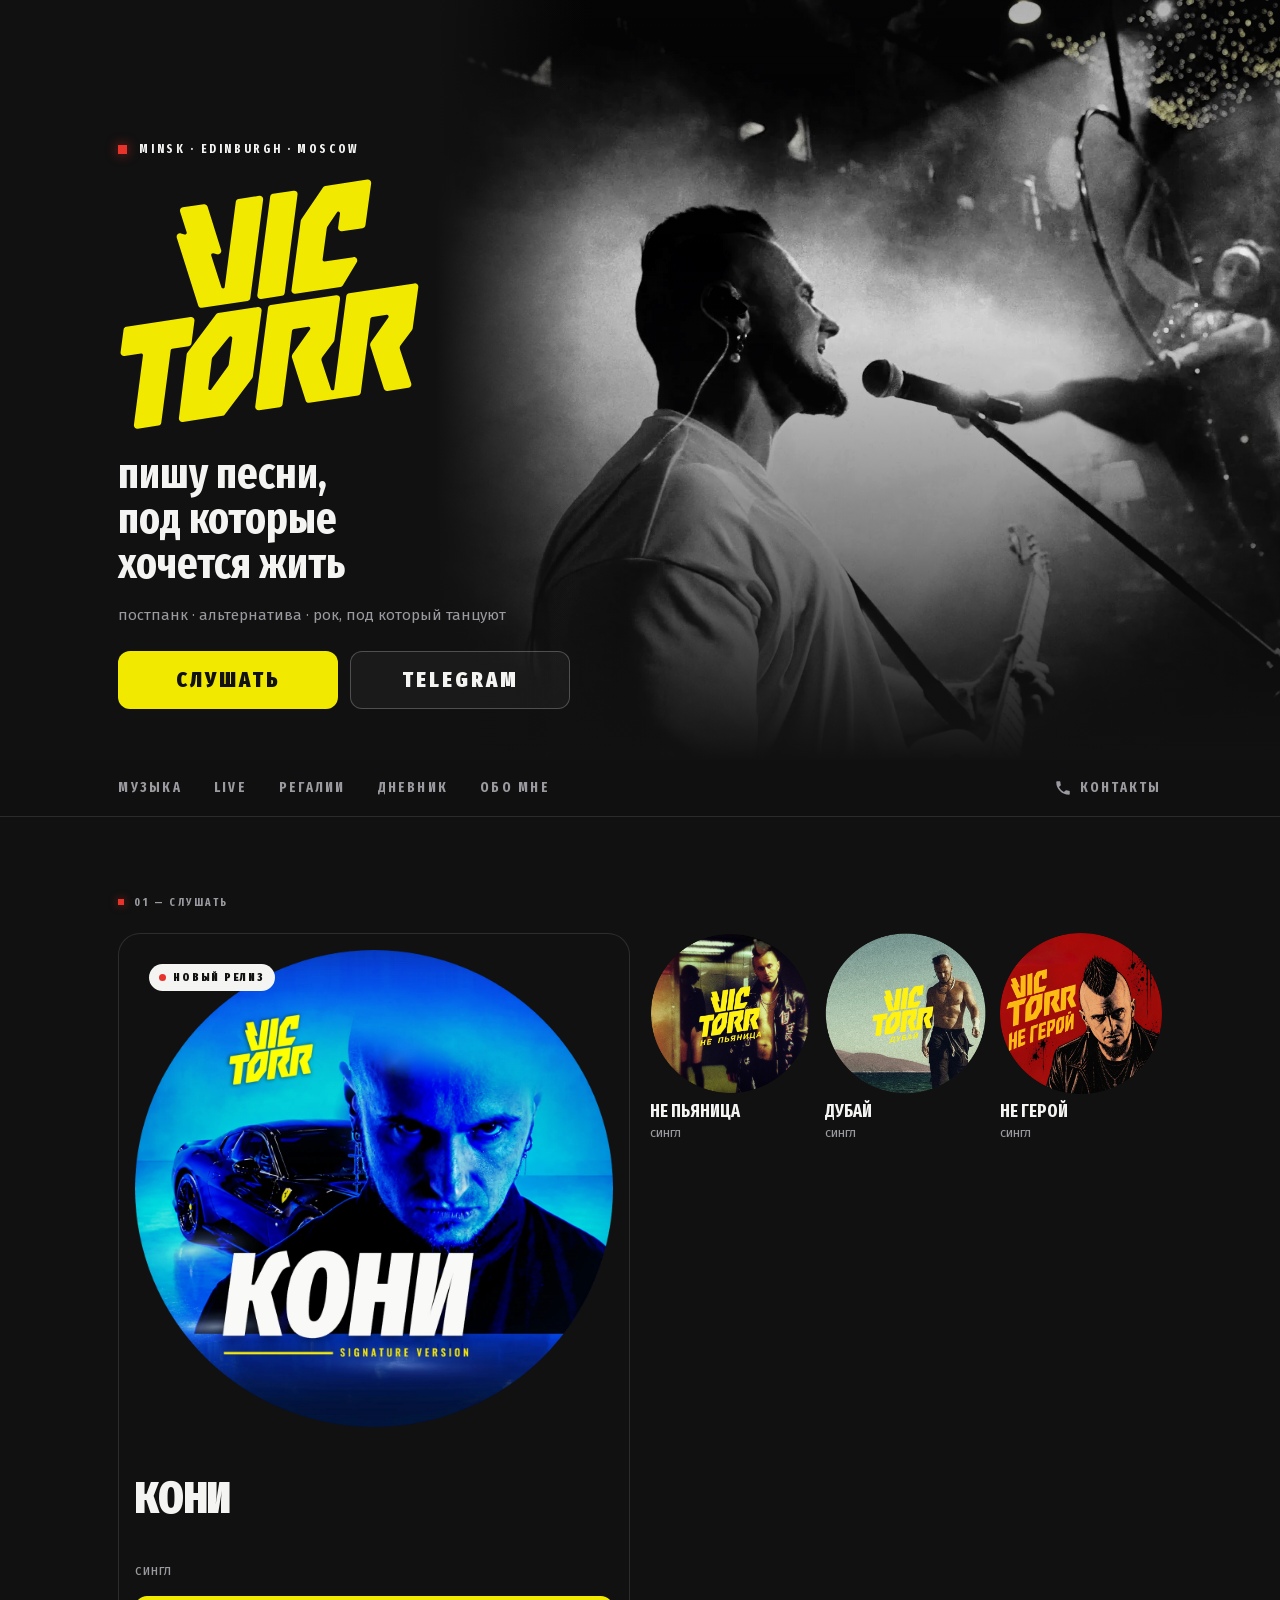
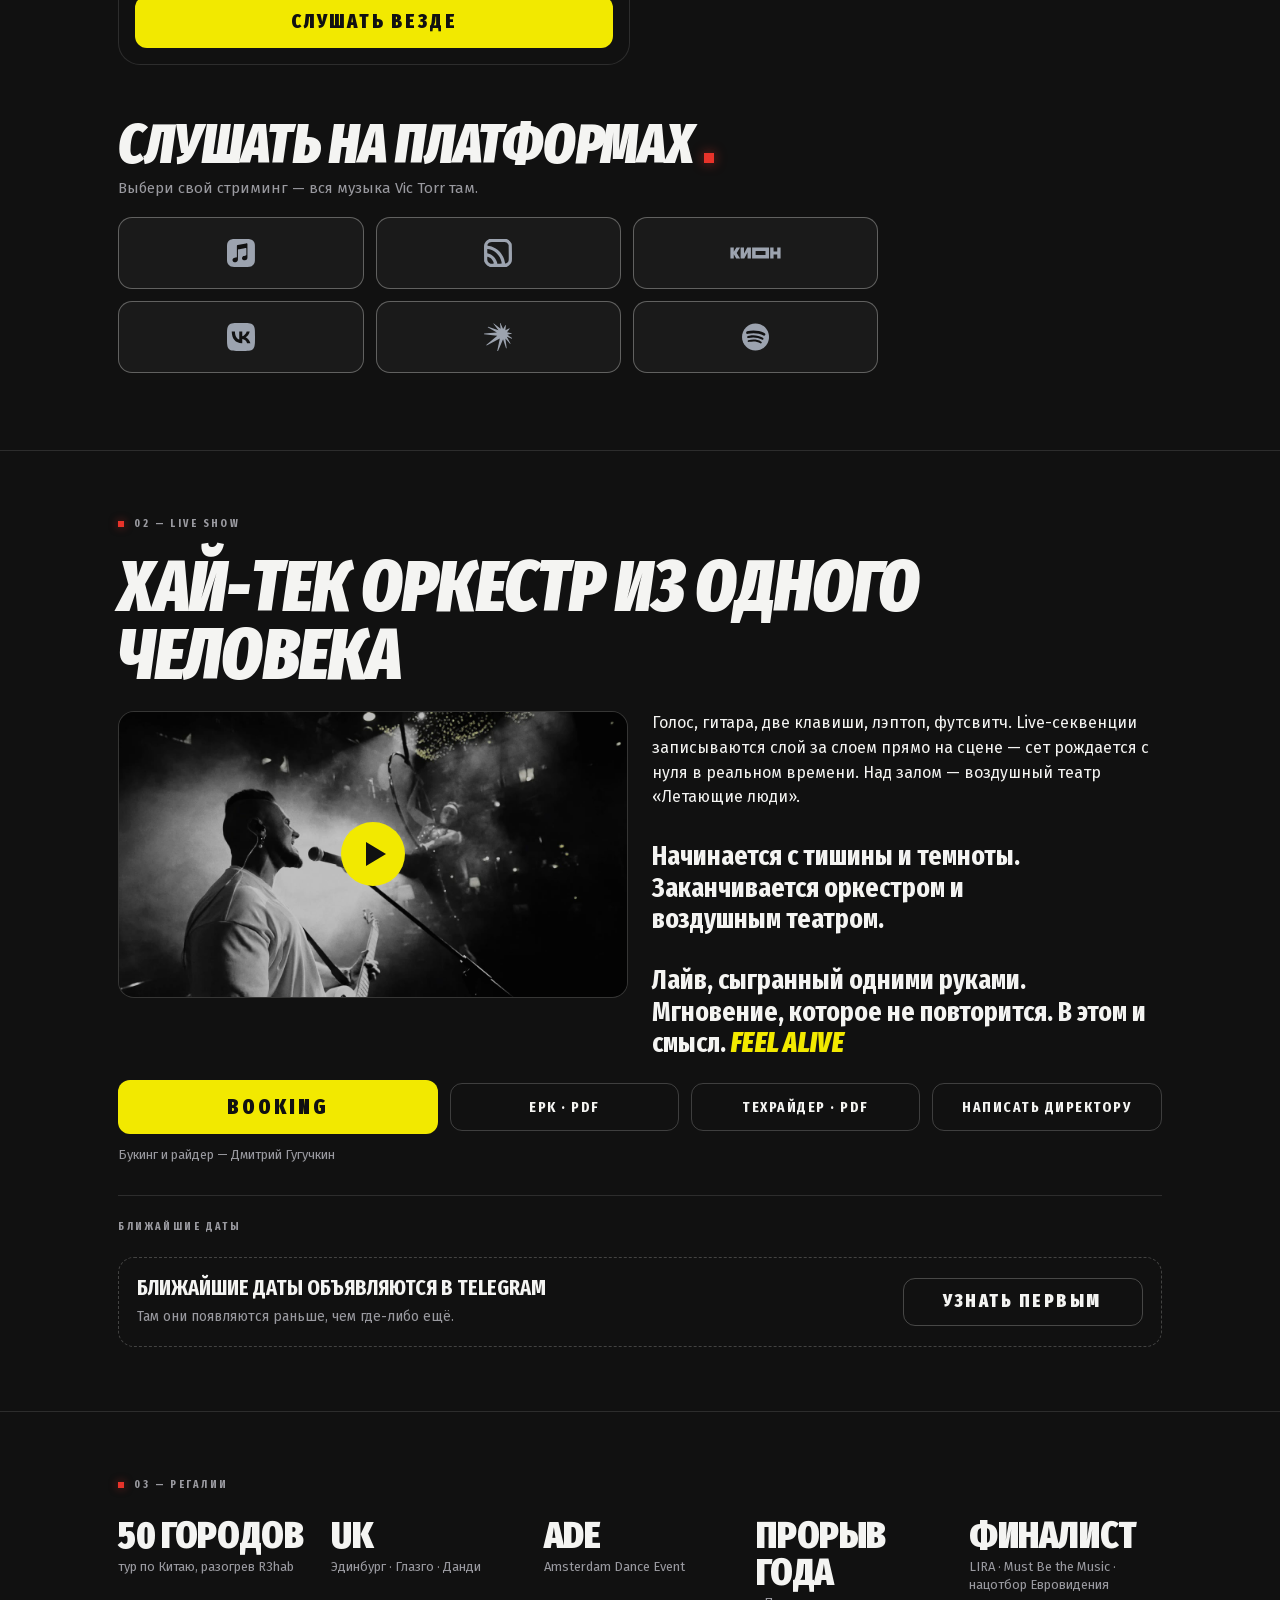
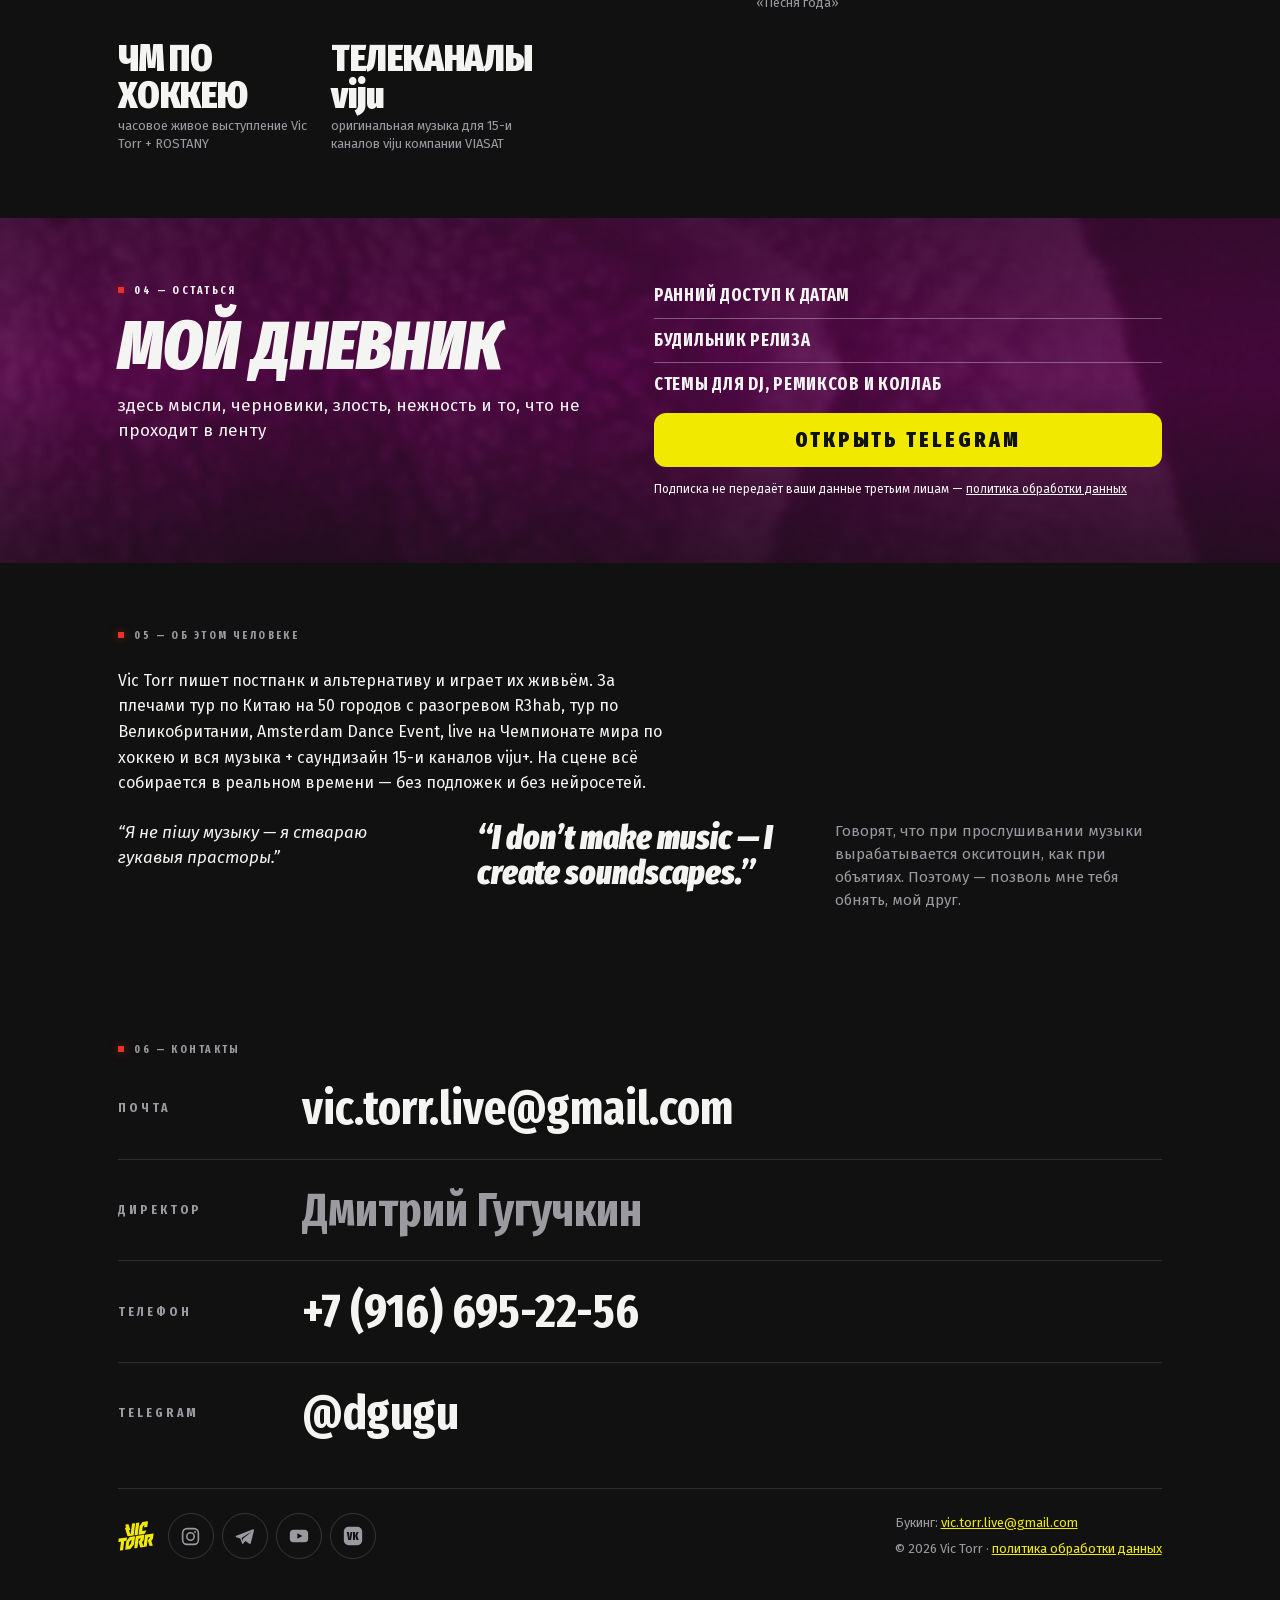
==== index.html @ f1bc34f8 "MAIN PAGE updated menu" ====
<!DOCTYPE html>
<html lang="ru">
<head>
  <meta charset="utf-8">
  <meta name="viewport" content="width=device-width, initial-scale=1">
  <title>Vic Torr — постпанк · альтернатива · рок</title>
  <meta name="description" content="Vic Torr — пишу песни, под которые хочется жить. Постпанк · альтернатива · рок, под который танцуют. Minsk · Edinburgh · Moscow.">
  <meta name="theme-color" content="#111111">

  <meta property="og:type" content="website">
  <meta property="og:url" content="https://www.vic-torr.com/">
  <meta property="og:site_name" content="Vic Torr">
  <meta property="og:title" content="Vic Torr">
  <meta property="og:description" content="пишу песни, под которые хочется жить. Постпанк · альтернатива · рок, под который танцуют.">
  <meta property="og:image" content="https://www.vic-torr.com/images/vic-hero-mono.webp">
  <meta property="og:locale" content="ru_RU">
  <meta name="twitter:card" content="summary_large_image">

  <link rel="icon" href="/favicon/favicon.ico" sizes="any">
  <link rel="icon" type="image/png" href="/favicon/favicon-32.png">
  <link rel="apple-touch-icon" href="/favicon/apple-touch-icon.png">
  <link rel="manifest" href="/favicon/site.webmanifest">

  <link rel="preload" href="fonts/fira-sans-extra-condensed-900-cyrillic.woff2" as="font" type="font/woff2" crossorigin>
  <link rel="preload" href="fonts/fira-sans-400-cyrillic.woff2" as="font" type="font/woff2" crossorigin>
  <link rel="stylesheet" href="style.css">
</head>
<body>

  <!-- 1. Первый экран -->
  <header class="hero">
    <div class="hero__photo" aria-hidden="true"></div>
    <div class="hero__shade" aria-hidden="true"></div>
    <div class="hero__side" aria-hidden="true"></div>
    <div class="hero__inner">
      <p class="hero__cities"><span class="mark"></span><span>Minsk · Edinburgh · Moscow</span></p>
      <h1 class="hero__logo"><img src="images/logo-yellow.svg" alt="Vic Torr"></h1>
      <p class="hero__punch">пишу песни, под которые хочется жить</p>
      <p class="hero__genre">постпанк · альтернатива · рок, под который танцуют</p>
      <div class="hero__btns">
        <a class="btn btn--yellow" href="#platforms" data-scroll-to="platforms">Слушать</a>
        <a class="btn btn--ghost" href="https://t.me/vic_torr_808" target="_blank" rel="noopener">Telegram</a>
      </div>
    </div>
  </header>

  <!-- Липкое меню: до 640px закреплено сверху, с 640px — под первым экраном; подсвечивает текущий раздел (main.js) -->
  <nav class="nav" aria-label="Разделы">
    <div class="nav__in">
      <a class="nav__link" href="#listen">Музыка</a>
      <a class="nav__link" href="#live">Live</a>
      <a class="nav__link" href="#awards">Регалии</a>
      <a class="nav__link" href="#diary">Дневник</a>
      <a class="nav__link" href="#about">Обо мне</a>
      <a class="nav__link nav__link--contacts" href="#contacts" aria-label="Контакты">
        <svg class="nav__icon" viewBox="0 0 24 24" width="18" height="18" aria-hidden="true"><path d="M6.6 10.8a15.1 15.1 0 0 0 6.6 6.6l2.2-2.2a1 1 0 0 1 1-.25 11.4 11.4 0 0 0 3.6.57 1 1 0 0 1 1 1V20a1 1 0 0 1-1 1A17 17 0 0 1 3 4a1 1 0 0 1 1-1h3.5a1 1 0 0 1 1 1c0 1.25.2 2.45.57 3.57a1 1 0 0 1-.25 1z" fill="currentColor"/></svg>
        <span class="nav__text">Контакты</span>
      </a>
    </div>
  </nav>

  <main>
    <!-- 2. 01 — слушать -->
    <section id="listen" class="wrap listen">
      <div class="eyebrow"><span class="mark"></span><span>01 — слушать</span></div>
      <div class="releases">
        <article class="release">
          <div class="cover">
            <img src="images/cover-koni.webp" alt="Обложка сингла «Кони»" width="1200" height="1200">
            <div class="release__badge"><span class="mark"></span><span>новый релиз</span></div>
          </div>
          <div class="release__meta">
            <h2 class="release__title">Кони</h2>
            <div class="release__type">сингл</div>
          </div>
          <a class="btn btn--yellow" href="https://link.1mp.ru/knsv" target="_blank" rel="noopener">Слушать везде</a>
        </article>

        <div class="catalog">
          <a class="tile" href="http://link.1mp.ru/vtnp" target="_blank" rel="noopener">
            <div class="cover"><img src="images/cover-ne-pyanitsa.webp" alt="" width="1200" height="1200" loading="lazy"></div>
            <div class="tile__title">Не пьяница</div>
            <div class="tile__type">сингл</div>
          </a>
          <a class="tile" href="http://link.1mp.ru/vctb" target="_blank" rel="noopener">
            <div class="cover"><img src="images/cover-dubai.webp" alt="" width="1200" height="1200" loading="lazy"></div>
            <div class="tile__title">Дубай</div>
            <div class="tile__type">сингл</div>
          </a>
          <a class="tile" href="https://link.1mp.ru/vtng" target="_blank" rel="noopener">
            <div class="cover"><img src="images/cover-ne-geroy.webp" alt="" width="1200" height="1200" loading="lazy"></div>
            <div class="tile__title">Не герой</div>
            <div class="tile__type">сингл</div>
          </a>
        </div>
      </div>

      <!-- 3. Слушать на платформах -->
      <div id="platforms" class="platforms">
        <div class="platforms__head">
          <h2 class="platforms__title">Слушать на платформах<span class="mark"></span></h2>
          <p class="platforms__sub">Выбери свой стриминг — вся музыка Vic Torr там.</p>
        </div>
        <div class="platforms__grid">
          <a class="platform" href="https://music.apple.com/ru/artist/vic-torr/1812423510" target="_blank" rel="noopener" aria-label="Apple Music"><img src="images/logo-apple-music.svg" alt=""></a>
          <a class="platform" href="https://zvuk.com/artist/212249377" target="_blank" rel="noopener" aria-label="Звук"><img src="images/logo-zvuk.svg" alt=""></a>
          <a class="platform" href="https://music.mts.ru/search?text=Vic%20Torr" target="_blank" rel="noopener" aria-label="КИОН"><img src="images/logo-kion.svg" alt=""></a>
          <a class="platform" href="https://vk.ru/vic_torr_808" target="_blank" rel="noopener" aria-label="VK Музыка"><img src="images/logo-vk.svg" alt=""></a>
          <a class="platform" href="https://music.yandex.com/artist/14641074" target="_blank" rel="noopener" aria-label="Яндекс Музыка"><img src="images/logo-yandex-music.svg" alt=""></a>
          <a class="platform" href="https://open.spotify.com/artist/14MVZPlVW6Degg2ysmU5Xh" target="_blank" rel="noopener" aria-label="Spotify"><img src="images/logo-spotify.svg" alt=""></a>
        </div>
      </div>
    </section>

    <!-- 4. 02 — live show -->
    <section id="live" class="live">
      <div class="wrap">
        <div class="eyebrow"><span class="mark"></span><span>02 — live show</span></div>
        <h2 class="h2 live__title">Хай-тек оркестр из одного человека</h2>

        <div class="live__grid">
          <!-- Видео лежат в media/ (при переезде на другое хранилище меняется только префикс src/poster) -->
          <div class="video">
            <video controls playsinline preload="none" poster="media/vic-torr-live-show-poster.jpg">
              <source src="media/vic-torr-live-show.mp4" type="video/mp4">
            </video>
            <button type="button" class="video__play" aria-label="Смотреть Live Show" hidden></button>
          </div>

          <div class="live__text">
            <p class="live__lead">Голос, гитара, две клавиши, лэптоп, футсвитч. Live-секвенции записываются слой за слоем прямо на сцене — сет рождается с нуля в реальном времени. Над залом — воздушный театр «Летающие люди».</p>
            <p class="live__big live__big--spaced">Начинается с тишины и темноты. Заканчивается оркестром и воздушным театром.</p>
            <p class="live__big">Лайв, сыгранный одними руками. Мгновение, которое не повторится. В этом и смысл. <span class="feel">FEEL ALIVE</span></p>
          </div>
        </div>

        <div id="booking" class="booking">
          <div class="booking__row">
            <button type="button" class="btn btn--yellow" id="booking-toggle" aria-expanded="false" aria-controls="booking-form">Booking</button>
            <a class="btn btn--line" href="docs/Vic_Torr_EPK_v14_Dmitriy_light.pdf" target="_blank" rel="noopener">EPK · PDF</a>
            <a class="btn btn--line" href="docs/Vic_Torr_Technical_Rider_RU.pdf" target="_blank" rel="noopener">Техрайдер · PDF</a>
            <a class="btn btn--line" href="https://t.me/dgugu" target="_blank" rel="noopener">Написать директору</a>
          </div>
          <p class="note">Букинг и райдер — Дмитрий Гугучкин</p>

          <form class="form" id="booking-form" novalidate hidden>
            <div class="form__head">
              <div class="form__title">Заявка на концерт</div>
              <p class="form__hint">Оставьте хотя бы один контакт. Заявка придёт Vic Torr и Дмитрию одновременно.</p>
            </div>
            <div class="form__fields">
              <label class="field"><span class="field__label">Телефон</span><input name="phone" type="tel" autocomplete="tel" placeholder="+7 900 000-00-00"></label>
              <label class="field"><span class="field__label">Telegram</span><input name="telegram" type="text" autocomplete="off" placeholder="@username"></label>
              <label class="field"><span class="field__label">Почта</span><input name="email" type="email" autocomplete="email" placeholder="name@mail.com"></label>
            </div>
            <label class="field"><span class="field__label">Сообщение</span><textarea name="message" rows="4" placeholder="Город, дата, площадка, формат"></textarea></label>
            <p class="form__error" role="alert" hidden></p>
            <div class="form__foot">
              <button type="submit" class="form__submit">Отправить заявку</button>
              <span class="note">или напрямую: <a href="mailto:vic.torr.live@gmail.com">vic.torr.live@gmail.com</a></span>
            </div>
          </form>
          <div class="sent" id="booking-sent" role="status" hidden>Заявка отправлена. Ответим в течение дня.</div>
        </div>

        <div class="divider"></div>
        <div class="dates-label">ближайшие даты</div>
        <div class="dates-empty">
          <div class="dates-empty__text">
            <p class="dates-empty__title">Ближайшие даты объявляются в Telegram</p>
            <p class="dates-empty__sub">Там они появляются раньше, чем где-либо ещё.</p>
          </div>
          <a class="btn btn--ghost" href="https://t.me/vic_torr_808" target="_blank" rel="noopener">Узнать первым</a>
        </div>
      </div>
    </section>

    <!-- 5. 03 — регалии -->
    <section id="awards" class="wrap section">
      <div class="eyebrow"><span class="mark"></span><span>03 — регалии</span></div>
      <div class="awards">
        <div class="award"><div class="award__fact">50 городов</div><div class="award__note">тур по Китаю, разогрев R3hab</div></div>
        <div class="award"><div class="award__fact">UK</div><div class="award__note">Эдинбург · Глазго · Данди</div></div>
        <div class="award"><div class="award__fact">ADE</div><div class="award__note">Amsterdam Dance Event</div></div>
        <div class="award"><div class="award__fact">Прорыв года</div><div class="award__note">«Песня года»</div></div>
        <div class="award"><div class="award__fact">Финалист</div><div class="award__note">LIRA · Must Be the Music · нацотбор Евровидения</div></div>
        <div class="award"><div class="award__fact">ЧМ по хоккею</div><div class="award__note">часовое живое выступление Vic Torr + ROSTANY</div></div>
        <div class="award"><div class="award__fact">Телеканалы <span>viju</span></div><div class="award__note">оригинальная музыка для 15-и каналов viju компании VIASAT</div></div>
      </div>
    </section>

    <!-- 6. 04 — мой дневник -->
    <section id="diary" class="diary">
      <div class="wrap diary__inner">
        <div class="diary__col">
          <div class="eyebrow"><span class="mark"></span><span>04 — остаться</span></div>
          <h2 class="h2 diary__title">мой дневник</h2>
          <p class="diary__lead">здесь мысли, черновики, злость, нежность и то, что не проходит в ленту</p>
        </div>
        <div class="diary__col diary__col--cta">
          <ul class="perks">
            <li>Ранний доступ к датам</li>
            <li>Будильник релиза</li>
            <li>Стемы для DJ, ремиксов и коллаб</li>
          </ul>
          <a class="btn btn--yellow" href="https://t.me/vic_torr_808" target="_blank" rel="noopener">Открыть Telegram</a>
          <p class="diary__legal">Подписка не передаёт ваши данные третьим лицам — <a href="#privacy" data-privacy>политика обработки данных</a></p>
        </div>
      </div>
    </section>

    <!-- 7. 05 — об этом человеке -->
    <section id="about" class="wrap section">
      <div class="eyebrow"><span class="mark"></span><span>05 — об этом человеке</span></div>
      <p class="bio">Vic Torr пишет постпанк и альтернативу и играет их живьём. За плечами тур по Китаю на 50 городов с разогревом R3hab, тур по Великобритании, Amsterdam Dance Event, live на Чемпионате мира по хоккею и вся музыка + саундизайн 15-и каналов viju+. На сцене всё собирается в реальном времени — без подложек и без нейросетей.</p>
      <div class="quotes">
        <p class="quote--be" lang="be">“Я не пішу музыку — я ствараю гукавыя прасторы.”</p>
        <p class="quote--en" lang="en">“I don’t make music — I create soundscapes.”</p>
        <p class="quote--ru">Говорят, что при прослушивании музыки вырабатывается окситоцин, как при объятиях. Поэтому — позволь мне тебя обнять, мой друг.</p>
      </div>
    </section>

    <!-- 8. 06 — контакты: напрямую, телефон и Telegram нажимаются на телефоне -->
    <section id="contacts" class="wrap section">
      <div class="eyebrow"><span class="mark"></span><span>06 — контакты</span></div>
      <ul class="contacts">
        <li class="contacts__row">
          <span class="contacts__label">Почта</span>
          <a class="contacts__value" href="mailto:vic.torr.live@gmail.com">vic.torr.live@gmail.com</a>
        </li>
        <li class="contacts__row">
          <span class="contacts__label">Директор</span>
          <span class="contacts__value contacts__value--text">Дмитрий Гугучкин</span>
        </li>
        <li class="contacts__row">
          <span class="contacts__label">Телефон</span>
          <a class="contacts__value" href="tel:+79166952256">+7&nbsp;(916)&nbsp;695-22-56</a>
        </li>
        <li class="contacts__row">
          <span class="contacts__label">Telegram</span>
          <a class="contacts__value" href="https://t.me/dgugu" target="_blank" rel="noopener">@dgugu</a>
        </li>
      </ul>
      <div class="divider"></div>

      <!-- 9. Подвал -->
      <footer class="footer">
        <div class="footer__brand">
          <img src="images/logo-yellow.svg" alt="Vic Torr">
          <div class="socials">
            <a class="social" href="https://www.instagram.com/vic_torr_live/" target="_blank" rel="noopener" aria-label="Instagram">
              <svg viewBox="0 0 24 24" width="21" height="21" fill="none" stroke="currentColor" stroke-width="1.8" stroke-linecap="round" aria-hidden="true"><rect x="3" y="3" width="18" height="18" rx="5"></rect><circle cx="12" cy="12" r="4.2"></circle><circle cx="17.2" cy="6.8" r="1.1" fill="currentColor" stroke="none"></circle></svg>
            </a>
            <a class="social" href="https://t.me/vic_torr_808" target="_blank" rel="noopener" aria-label="Telegram">
              <svg viewBox="0 0 24 24" width="21" height="21" aria-hidden="true"><path d="M21.9 3.6 2.6 11.2c-.8.3-.8 1.4 0 1.7l4.6 1.5 1.8 5.4c.2.7 1.1.9 1.6.3l2.4-3 4.5 3.3c.6.4 1.5.1 1.7-.7l3.6-14.5c.2-.9-.7-1.6-1.5-1.3Zm-3 3.7-8.4 7.1c-.2.2-.3.4-.3.6l-.3 2.4-1.2-3.6 10-6.7c.3-.2.6.2.2.5Z" fill="currentColor"></path></svg>
            </a>
            <a class="social" href="https://www.youtube.com/@vic_torr" target="_blank" rel="noopener" aria-label="YouTube">
              <svg viewBox="0 0 24 24" width="22" height="22" aria-hidden="true"><rect x="2" y="5.2" width="20" height="13.6" rx="4.2" fill="currentColor"></rect><path d="M10.2 8.9 15.8 12l-5.6 3.1V8.9Z" fill="#111111"></path></svg>
            </a>
            <a class="social" href="https://vk.com/vic_torr_808" target="_blank" rel="noopener" aria-label="VK">
              <svg viewBox="0 0 24 24" width="22" height="22" aria-hidden="true"><rect x="2" y="2" width="20" height="20" rx="5.2" fill="currentColor"></rect><text x="12" y="16.3" text-anchor="middle" fill="#111111" font-family="'Fira Sans Extra Condensed'" font-weight="900" font-size="11.4" letter-spacing=".3">VK</text></svg>
            </a>
          </div>
        </div>
        <div class="footer__info">
          <div>Букинг: <a href="mailto:vic.torr.live@gmail.com">vic.torr.live@gmail.com</a></div>
          <div>© 2026 Vic Torr · <a href="#privacy" data-privacy>политика обработки данных</a></div>
        </div>
      </footer>
    </section>
  </main>

  <!-- Политика обработки данных (открывается из ссылок data-privacy) -->
  <dialog class="privacy" id="privacy" aria-labelledby="privacy-title">
    <div class="privacy__body">
      <button type="button" class="privacy__close" data-privacy-close aria-label="Закрыть">×</button>
      <h2 class="h2 privacy__title" id="privacy-title">Политика обработки данных</h2>
      <p>Этот сайт не использует cookies, счётчики и системы аналитики и не собирает данные посетителей автоматически.</p>
      <p>Персональные данные — телефон, имя пользователя Telegram, адрес электронной почты и текст сообщения — обрабатываются только в том случае, если вы сами отправляете заявку через форму BOOKING или пишете нам напрямую.</p>
      <p>Данные используются исключительно для того, чтобы связаться с вами и обсудить концерт или сотрудничество. Мы не продаём, не публикуем и не передаём их третьим лицам, за исключением случаев, предусмотренных законодательством. Для доставки заявки используются Telegram и электронная почта.</p>
      <p>Отправляя форму, вы соглашаетесь на обработку указанных данных для этой цели. Данные хранятся не дольше, чем это необходимо для ответа и дальнейшего общения по заявке.</p>
      <p>Подписка на Telegram-канал происходит на стороне Telegram — сайт не получает и не хранит данные подписчиков.</p>
      <p>Чтобы уточнить, изменить или удалить свои данные, напишите на <a href="mailto:vic.torr.live@gmail.com">vic.torr.live@gmail.com</a>.</p>
    </div>
  </dialog>

  <script src="main.js"></script>
</body>
</html>
---- style.css ----
/* Vic Torr — vic-torr.com. Статика для GitHub Pages, без сборки. */

/* ---------- Шрифты: локальные woff2, Google Fonts — запасной источник ---------- */
@font-face { font-family: 'Fira Sans'; font-style: italic; font-weight: 400; font-display: swap;
  src: url('fonts/fira-sans-400i-cyrillic.woff2') format('woff2'), url('https://fonts.gstatic.com/s/firasans/v18/va9C4kDNxMZdWfMOD5VvkrjNYTLVdlTOr0s.woff2') format('woff2');
  unicode-range: U+0301, U+0400-045F, U+0490-0491, U+04B0-04B1, U+2116; }
@font-face { font-family: 'Fira Sans'; font-style: italic; font-weight: 400; font-display: swap;
  src: url('fonts/fira-sans-400i-latin.woff2') format('woff2'), url('https://fonts.gstatic.com/s/firasans/v18/va9C4kDNxMZdWfMOD5VvkrjJYTLVdlTO.woff2') format('woff2');
  unicode-range: U+0000-00FF, U+0131, U+0152-0153, U+02BB-02BC, U+02C6, U+02DA, U+02DC, U+0304, U+0308, U+0329, U+2000-206F, U+20AC, U+2122, U+2191, U+2193, U+2212, U+2215, U+FEFF, U+FFFD; }
@font-face { font-family: 'Fira Sans'; font-style: normal; font-weight: 400; font-display: swap;
  src: url('fonts/fira-sans-400-cyrillic.woff2') format('woff2'), url('https://fonts.gstatic.com/s/firasans/v18/va9E4kDNxMZdWfMOD5Vvk4jLazX3dGTP.woff2') format('woff2');
  unicode-range: U+0301, U+0400-045F, U+0490-0491, U+04B0-04B1, U+2116; }
@font-face { font-family: 'Fira Sans'; font-style: normal; font-weight: 400; font-display: swap;
  src: url('fonts/fira-sans-400-latin.woff2') format('woff2'), url('https://fonts.gstatic.com/s/firasans/v18/va9E4kDNxMZdWfMOD5Vvl4jLazX3dA.woff2') format('woff2');
  unicode-range: U+0000-00FF, U+0131, U+0152-0153, U+02BB-02BC, U+02C6, U+02DA, U+02DC, U+0304, U+0308, U+0329, U+2000-206F, U+20AC, U+2122, U+2191, U+2193, U+2212, U+2215, U+FEFF, U+FFFD; }
@font-face { font-family: 'Fira Sans'; font-style: normal; font-weight: 500; font-display: swap;
  src: url('fonts/fira-sans-500-cyrillic.woff2') format('woff2'), url('https://fonts.gstatic.com/s/firasans/v18/va9B4kDNxMZdWfMOD5VnZKveQhf6Xl7Gl3LX.woff2') format('woff2');
  unicode-range: U+0301, U+0400-045F, U+0490-0491, U+04B0-04B1, U+2116; }
@font-face { font-family: 'Fira Sans'; font-style: normal; font-weight: 500; font-display: swap;
  src: url('fonts/fira-sans-500-latin.woff2') format('woff2'), url('https://fonts.gstatic.com/s/firasans/v18/va9B4kDNxMZdWfMOD5VnZKveRhf6Xl7Glw.woff2') format('woff2');
  unicode-range: U+0000-00FF, U+0131, U+0152-0153, U+02BB-02BC, U+02C6, U+02DA, U+02DC, U+0304, U+0308, U+0329, U+2000-206F, U+20AC, U+2122, U+2191, U+2193, U+2212, U+2215, U+FEFF, U+FFFD; }
@font-face { font-family: 'Fira Sans Extra Condensed'; font-style: italic; font-weight: 900; font-display: swap;
  src: url('fonts/fira-sans-extra-condensed-900i-cyrillic.woff2') format('woff2'), url('https://fonts.gstatic.com/s/firasansextracondensed/v11/NaPxcYDaAO5dirw6IaFn7lPJFqXmS-M9Atn3wgda1fqWO3iOp256WWe_JM8A.woff2') format('woff2');
  unicode-range: U+0301, U+0400-045F, U+0490-0491, U+04B0-04B1, U+2116; }
@font-face { font-family: 'Fira Sans Extra Condensed'; font-style: italic; font-weight: 900; font-display: swap;
  src: url('fonts/fira-sans-extra-condensed-900i-latin.woff2') format('woff2'), url('https://fonts.gstatic.com/s/firasansextracondensed/v11/NaPxcYDaAO5dirw6IaFn7lPJFqXmS-M9Atn3wgda1fqWO3iOo256WWe_JA.woff2') format('woff2');
  unicode-range: U+0000-00FF, U+0131, U+0152-0153, U+02BB-02BC, U+02C6, U+02DA, U+02DC, U+0304, U+0308, U+0329, U+2000-206F, U+20AC, U+2122, U+2191, U+2193, U+2212, U+2215, U+FEFF, U+FFFD; }
@font-face { font-family: 'Fira Sans Extra Condensed'; font-style: normal; font-weight: 700; font-display: swap;
  src: url('fonts/fira-sans-extra-condensed-700-cyrillic.woff2') format('woff2'), url('https://fonts.gstatic.com/s/firasansextracondensed/v11/NaPPcYDaAO5dirw6IaFn7lPJFqXmS-M9Atn3wgda3USLr3y-oWR9e2WPJQ.woff2') format('woff2');
  unicode-range: U+0301, U+0400-045F, U+0490-0491, U+04B0-04B1, U+2116; }
@font-face { font-family: 'Fira Sans Extra Condensed'; font-style: normal; font-weight: 700; font-display: swap;
  src: url('fonts/fira-sans-extra-condensed-700-latin.woff2') format('woff2'), url('https://fonts.gstatic.com/s/firasansextracondensed/v11/NaPPcYDaAO5dirw6IaFn7lPJFqXmS-M9Atn3wgda3USLr3i-oWR9e2U.woff2') format('woff2');
  unicode-range: U+0000-00FF, U+0131, U+0152-0153, U+02BB-02BC, U+02C6, U+02DA, U+02DC, U+0304, U+0308, U+0329, U+2000-206F, U+20AC, U+2122, U+2191, U+2193, U+2212, U+2215, U+FEFF, U+FFFD; }
@font-face { font-family: 'Fira Sans Extra Condensed'; font-style: normal; font-weight: 900; font-display: swap;
  src: url('fonts/fira-sans-extra-condensed-900-cyrillic.woff2') format('woff2'), url('https://fonts.gstatic.com/s/firasansextracondensed/v11/NaPPcYDaAO5dirw6IaFn7lPJFqXmS-M9Atn3wgda3XyJr3y-oWR9e2WPJQ.woff2') format('woff2');
  unicode-range: U+0301, U+0400-045F, U+0490-0491, U+04B0-04B1, U+2116; }
@font-face { font-family: 'Fira Sans Extra Condensed'; font-style: normal; font-weight: 900; font-display: swap;
  src: url('fonts/fira-sans-extra-condensed-900-latin.woff2') format('woff2'), url('https://fonts.gstatic.com/s/firasansextracondensed/v11/NaPPcYDaAO5dirw6IaFn7lPJFqXmS-M9Atn3wgda3XyJr3i-oWR9e2U.woff2') format('woff2');
  unicode-range: U+0000-00FF, U+0131, U+0152-0153, U+02BB-02BC, U+02C6, U+02DA, U+02DC, U+0304, U+0308, U+0329, U+2000-206F, U+20AC, U+2122, U+2191, U+2193, U+2212, U+2215, U+FEFF, U+FFFD; }

/* ---------- Токены ---------- */
:root {
  --bg: #111111;
  --text: #F4F4F2;
  --accent: #F2E900;
  --gray: #9A9AA0;
  --gray-3: #6E6E74;
  --plate: #2B2B2B;
  --surface: #161616;
  --surface-2: #1A1A1A;
  --red: #E8332A;
  --line: rgba(244,244,242,.12);
  --cond: 'Fira Sans Extra Condensed', 'Arial Narrow', system-ui, sans-serif;
  --sans: 'Fira Sans', system-ui, -apple-system, 'Segoe UI', sans-serif;
  --pad: clamp(20px, 3vw, 40px);
  --ease: 120ms ease;
}

/* ---------- База ---------- */
*, *::before, *::after { box-sizing: border-box; }
html { -webkit-text-size-adjust: 100%; scroll-behavior: smooth; scroll-padding-top: 56px; }
body {
  margin: 0;
  background: var(--bg);
  color: var(--text);
  font-family: var(--sans);
  font-size: 17px;
  line-height: 1.55;
  overflow-x: hidden;
}
img { max-width: 100%; }
[hidden] { display: none !important; }
p { margin: 0; }
a { color: var(--accent); }
a:hover { color: var(--text); }
:focus-visible { outline: 2px solid var(--accent); outline-offset: 3px; }

.wrap { max-width: 1120px; margin: 0 auto; padding-left: var(--pad); padding-right: var(--pad); }

/* Красные маркеры — только квадратики 6–10px и точка «новый релиз» */
.mark {
  display: inline-block;
  flex: none;
  width: 6px; height: 6px;
  background: var(--red);
  box-shadow: 0 0 8px rgba(232,51,42,.55);
}

/* Номер раздела: «01 — слушать» */
.eyebrow {
  display: flex; align-items: center; gap: 10px;
  font-family: var(--cond);
  font-size: 11px;
  letter-spacing: .22em;
  text-transform: uppercase;
  color: var(--gray);
}

/* ---------- Кнопки ---------- */
.btn {
  display: flex; align-items: center; justify-content: center;
  height: 54px;
  border-radius: 12px;
  font-family: var(--cond);
  font-weight: 900;
  font-size: 21px;
  letter-spacing: .14em;
  text-transform: uppercase;
  text-decoration: none;
  cursor: pointer;
  transition: var(--ease);
}
.btn:active { transform: translateY(0) scale(.99); }

.btn--yellow { background: var(--accent); color: var(--bg); border: 0; }
.btn--yellow:hover { color: var(--bg); transform: translateY(-1px); box-shadow: 0 8px 28px rgba(242,233,0,.28); }
.btn--yellow:focus-visible { outline-color: var(--text); }

.btn--ghost { background: rgba(255,255,255,.04); border: 1px solid rgba(244,244,242,.24); color: var(--text); }
.btn--ghost:hover { color: var(--text); transform: translateY(-1px); background: rgba(255,255,255,.09); border-color: rgba(244,244,242,.45); }

/* Второстепенные кнопки с тонкой обводкой (EPK, райдер, директор) */
.btn--line {
  min-height: 48px; height: auto;
  border: 1px solid rgba(244,244,242,.2);
  color: var(--text);
  font-weight: 700;
  font-size: 15px;
  letter-spacing: .1em;
}
.btn--line:hover { color: var(--text); background: rgba(255,255,255,.06); transform: translateY(-1px); }

/* ---------- 1. Первый экран (мобильный < 640px) ---------- */
.hero { position: relative; display: flex; flex-direction: column; justify-content: flex-end; }
.hero__photo, .hero__shade, .hero__side {
  position: absolute; top: 0; left: 0; right: 0;
  height: 445px;
}
.hero__photo {
  background: url('images/vic-hero-stage3.webp') 50% 50% / cover no-repeat;
  filter: contrast(1.12);
}
.hero__shade {
  background: linear-gradient(180deg, rgba(17,17,17,.22) 0%, rgba(17,17,17,0) 28%, rgba(17,17,17,.04) 54%, rgba(17,17,17,.5) 72%, rgba(17,17,17,.9) 92%, #111111 100%);
}
.hero__side { display: none; }
.hero__inner {
  position: relative;
  padding: 322px 20px 40px;
  display: flex; flex-direction: column; gap: 16px;
}
.hero__cities {
  margin: 0 -10px;
  padding: 7px 10px;
  width: fit-content;
  border-radius: 4px;
  background: linear-gradient(90deg, rgba(17,17,17,.9) 0%, rgba(17,17,17,.88) 88%, rgba(17,17,17,.62) 100%);
  display: flex; align-items: center; gap: 10px;
  font-family: var(--cond);
  font-size: 11px;
  font-weight: 700;
  letter-spacing: .22em;
  text-transform: uppercase;
}
.hero__cities .mark { width: 8px; height: 8px; box-shadow: 0 0 12px rgba(232,51,42,.65); }
.hero__logo { margin: 0; line-height: 0; }
.hero__logo img { display: block; height: 150px; width: auto; }
.hero__punch {
  font-family: var(--cond);
  font-weight: 700;
  font-size: 28px;
  line-height: 1.08;
  text-wrap: pretty;
}
.hero__genre { font-size: 14px; line-height: 1.5; color: var(--gray); }
.hero__btns { display: flex; flex-direction: column; gap: 10px; margin-top: 6px; }

/* ---------- 1. Первый экран (широкий ≥ 640px) ---------- */
@media (min-width: 640px) {
  .hero {
    min-height: 620px;
    height: 62vw;
    max-height: 760px;
    flex-direction: row;
    align-items: flex-end;
    overflow: hidden;
  }
  .hero__photo, .hero__shade, .hero__side { height: auto; inset: 0; }
  /* Фото — правее текста, чтобы надписи не ложились на лицо */
  .hero__photo, .hero__side { left: 34%; }
  .hero__photo {
    background-image: url('images/vic-hero-mono.webp');
    background-position: 15% 42%;
  }
  .hero__shade {
    background: linear-gradient(180deg, rgba(17,17,17,.28) 0%, rgba(17,17,17,0) 34%, rgba(17,17,17,.5) 72%, rgba(17,17,17,.94) 96%, #111111 100%);
  }
  .hero__side {
    display: block;
    background: linear-gradient(90deg, #111111 0%, rgba(17,17,17,.6) 8%, rgba(17,17,17,0) 18%);
  }
  .hero__inner {
    width: 100%;
    max-width: 1120px;
    margin: 0 auto;
    padding: 0 clamp(24px, 3vw, 40px) clamp(40px, 4vw, 64px);
    gap: 18px;
  }
  .hero__cities {
    margin: 0; padding: 0;
    background: none;
    gap: 12px;
    font-size: 12px;
  }
  .hero__cities .mark { width: 9px; height: 9px; }
  .hero__logo img { height: clamp(180px, 20vw, 260px); }
  .hero__punch { max-width: 16ch; font-size: 3.4vw; line-height: 1.04; }
  .hero__genre { font-size: 15px; }
  .hero__btns { flex-direction: row; gap: 12px; }
  .hero__btns .btn { min-width: 220px; height: 58px; font-size: 22px; }
}

/* ---------- Липкое меню ----------
   До 640px первый экран выше кадра — меню закреплено сверху поверх фото.
   С 640px — sticky под первым экраном, как в макете. */
.nav {
  position: fixed;
  top: 0; left: 0; right: 0;
  z-index: 5;
  background: rgba(17,17,17,.88);
  -webkit-backdrop-filter: blur(12px);
  backdrop-filter: blur(12px);
  border-bottom: 1px solid var(--line);
}
.nav__in {
  display: flex; justify-content: space-between; gap: 8px;
  max-width: 1120px;
  margin: 0 auto;
  padding: 0 var(--pad);
  overflow-x: auto;
  scrollbar-width: none;
}
.nav__in::-webkit-scrollbar { display: none; }
.nav__link {
  position: relative;
  flex: none;
  display: flex; align-items: center; gap: 8px;
  height: 52px;
  font-family: var(--cond);
  font-weight: 700;
  font-size: 12px;
  letter-spacing: .05em;
  text-transform: uppercase;
  color: var(--gray);
  text-decoration: none;
  transition: var(--ease);
}
.nav__link::after {
  content: '';
  position: absolute;
  left: 0; right: 0; bottom: -1px;
  height: 2px;
  background: var(--accent);
  transform: scaleX(0);
  transform-origin: left;
  transition: transform 300ms ease;
}
.nav__link:hover, .nav__link.is-active { color: var(--text); }
.nav__link.is-active::after { transform: scaleX(1); }
.nav__link:focus-visible { outline-offset: -2px; }
/* «Контакты» — значок трубки, с 640px рядом ещё и слово */
.nav__icon { display: block; }
.nav__text { display: none; }

@media (min-width: 640px) {
  .nav { position: sticky; }
  .nav__in { justify-content: flex-start; gap: 32px; }
  .nav__link { height: 56px; font-size: 14px; letter-spacing: .16em; }
  .nav__link--contacts { margin-left: auto; }
  .nav__text { display: inline; }
}

/* ---------- 2. 01 — слушать ---------- */
.listen {
  padding-top: clamp(48px, 6vw, 104px);
  display: flex; flex-direction: column; gap: 22px;
}
.releases {
  display: grid;
  grid-template-columns: repeat(auto-fit, minmax(min(300px, 100%), 1fr));
  gap: 20px;
  align-items: start;
}

/* Обложки круглые с прозрачными углами: без фона, без скругления, целиком */
.cover {
  position: relative;
  aspect-ratio: 1 / 1;
}
.cover img {
  display: block;
  width: 100%; height: 100%;
  object-fit: contain;
}

.release {
  background: var(--bg);
  border: 1px solid var(--line);
  border-radius: 22px;
  padding: 16px;
  display: flex; flex-direction: column; gap: 14px;
}
.release__badge {
  position: absolute; top: 14px; left: 14px;
  padding: 5px 10px;
  border-radius: 999px;
  background: var(--text);
  color: var(--bg);
  font-family: var(--cond);
  font-weight: 900;
  font-size: 11px;
  letter-spacing: .16em;
  text-transform: uppercase;
  display: flex; align-items: center; gap: 7px;
}
.release__badge .mark { width: 7px; height: 7px; border-radius: 50%; box-shadow: none; }
.release__meta { display: flex; flex-direction: column; gap: 4px; }
.release__title {
  font-family: var(--cond);
  font-weight: 900;
  font-size: 44px;
  line-height: .95;
  letter-spacing: -.01em;
  text-transform: uppercase;
}
.release__type { font-size: 14px; color: var(--gray); }
.release .btn { height: 52px; font-size: 20px; }

.catalog {
  display: grid;
  grid-template-columns: repeat(auto-fit, minmax(140px, 1fr));
  gap: 14px;
  align-content: start;
}
.tile {
  text-decoration: none;
  color: var(--text);
  display: flex; flex-direction: column; gap: 8px;
  transition: var(--ease);
}
.tile:hover { color: var(--text); transform: translateY(-1px); }
.tile:focus-visible { outline-offset: 4px; }
.tile__title {
  font-family: var(--cond);
  font-weight: 700;
  font-size: 18px;
  line-height: 1.05;
  text-transform: uppercase;
  text-wrap: pretty;
}
.tile__type { font-size: 13px; color: var(--gray); margin-top: -6px; }

/* ---------- 3. Слушать на платформах ---------- */
.platforms {
  display: flex; flex-direction: column; gap: 18px;
  padding-top: clamp(18px, 2.4vw, 32px);
  scroll-margin-top: 24px;
}
.platforms__head { display: flex; flex-direction: column; gap: 6px; }
.platforms__title {
  margin: 0;
  font-family: var(--cond);
  font-weight: 900;
  font-style: italic;
  font-size: clamp(34px, 4.4vw, 56px);
  line-height: .95;
  letter-spacing: -.005em;
  text-transform: uppercase;
  text-wrap: pretty;
}
.platforms__title .mark {
  width: 10px; height: 10px;
  margin-left: 10px;
  vertical-align: baseline;
  box-shadow: 0 0 12px rgba(232,51,42,.6);
}
.platforms__sub { font-size: 15px; line-height: 1.5; color: var(--gray); }
.platforms__grid {
  display: grid;
  grid-template-columns: repeat(2, 1fr);
  gap: 12px;
  max-width: 760px;
}
@media (min-width: 640px) {
  .platforms__grid { grid-template-columns: repeat(3, 1fr); }
}
.platform {
  display: flex; align-items: center; justify-content: center;
  min-height: 72px;
  padding: 0 14px;
  border-radius: 14px;
  border: 1.5px solid rgba(244,244,242,.32);
  background: var(--surface-2);
  text-decoration: none;
  transition: 140ms ease;
}
.platform:hover { border-color: var(--text); background: var(--plate); transform: translateY(-2px); filter: brightness(1.3); }
.platform img { display: block; height: 28px; width: auto; max-width: 110px; }

/* ---------- 4. 02 — live show ---------- */
.live {
  margin-top: clamp(48px, 6vw, 104px);
  padding: clamp(40px, 5vw, 88px) 0;
  border-top: 1px solid var(--line);
  border-bottom: 1px solid var(--line);
}
.live > .wrap { display: flex; flex-direction: column; gap: 22px; }
.h2 {
  margin: 0;
  font-family: var(--cond);
  font-weight: 900;
  font-style: italic;
  text-transform: uppercase;
}
.live__title { max-width: 22ch; font-size: clamp(38px, 5.6vw, 72px); line-height: .94; letter-spacing: -.01em; }
.live__grid {
  display: grid;
  grid-template-columns: repeat(auto-fit, minmax(min(320px, 100%), 1fr));
  gap: 24px;
  align-items: start;
}
.video {
  position: relative;
  display: block;
  width: 100%;
  border: 1px solid rgba(244,244,242,.16);
  border-radius: 16px;
  aspect-ratio: 16 / 9;
  overflow: hidden;
  background: var(--bg);
  transition: var(--ease);
}
.video:not(.is-started):hover { transform: translateY(-1px); border-color: rgba(244,244,242,.4); }
/* Пропорцию держит обёртка, видео заполняет её: Safari/iOS не держит aspect-ratio
   на самом <video> с preload="none" — блок растягивался в высоту */
.video video {
  position: absolute;
  inset: 0;
  display: block;
  width: 100%;
  height: 100%;
  object-fit: cover;
  background: var(--bg);
}
@supports not (aspect-ratio: 1) {
  .video::before { content: ''; display: block; padding-top: 56.25%; }
}
/* До старта — как прежняя обложка: чуть приглушена */
.video:not(.is-started) video { filter: contrast(1.05); opacity: .82; }
.video__play {
  position: absolute; inset: 0;
  display: flex; align-items: center; justify-content: center;
  width: 100%;
  padding: 0;
  border: 0;
  background: none;
  cursor: pointer;
}
.video__play:focus-visible { outline-offset: -6px; }
.video__play::before {
  content: '';
  width: 64px; height: 64px;
  border-radius: 999px;
  background: var(--accent);
}
.video__play::after {
  content: '';
  position: absolute;
  width: 0; height: 0;
  margin-left: 5px;
  border-left: 20px solid var(--bg);
  border-top: 12px solid transparent;
  border-bottom: 12px solid transparent;
}
.live__text { display: flex; flex-direction: column; gap: 16px; }
.live__text p { text-wrap: pretty; }
.live__lead { font-size: 16px; line-height: 1.55; }
.live__big {
  font-family: var(--cond);
  font-weight: 700;
  font-size: clamp(20px, 2.4vw, 28px);
  line-height: 1.12;
}
.live__big--spaced { margin: 14px 0; }
.feel { font-weight: 900; font-style: italic; letter-spacing: .01em; color: var(--accent); }

/* Букинг */
.booking { display: flex; flex-direction: column; gap: 12px; scroll-margin-top: 24px; }
.booking__row { display: flex; flex-wrap: wrap; gap: 12px; align-items: center; }
.booking__row .btn--yellow { flex: 1 1 240px; }
.booking__row .btn--line { flex: 1 1 150px; }
.note { font-size: 13px; line-height: 1.45; color: var(--gray); }

.form, .sent {
  margin-top: 6px;
  border-radius: 16px;
  border: 1px solid rgba(244,244,242,.14);
  background: var(--surface);
}
.form {
  display: flex; flex-direction: column; gap: 14px;
  padding: clamp(18px, 2.4vw, 28px);
}
.form__head { display: flex; flex-direction: column; gap: 4px; }
.form__title {
  font-family: var(--cond);
  font-weight: 900;
  font-style: italic;
  font-size: clamp(24px, 2.6vw, 30px);
  line-height: 1;
  text-transform: uppercase;
}
.form__hint { font-size: 14px; line-height: 1.5; color: var(--gray); }
.form__fields {
  display: grid;
  grid-template-columns: repeat(auto-fit, minmax(200px, 1fr));
  gap: 12px;
}
.field { display: flex; flex-direction: column; gap: 6px; min-width: 0; }
.field__label {
  font-family: var(--cond);
  font-weight: 700;
  font-size: 12px;
  letter-spacing: .16em;
  text-transform: uppercase;
  color: var(--gray);
}
.field input, .field textarea {
  width: 100%;
  min-height: 48px;
  padding: 12px 14px;
  border-radius: 10px;
  border: 1px solid rgba(244,244,242,.2);
  background: var(--surface-2);
  color: var(--text);
  font-family: var(--sans);
  font-size: 16px;
  outline: none;
  transition: var(--ease);
}
.field textarea { resize: vertical; line-height: 1.5; }
.field input:focus, .field textarea:focus { border-color: var(--text); background: var(--plate); }
.field input::placeholder, .field textarea::placeholder { color: var(--gray-3); }
.form__error { font-size: 14px; }
.form__foot { display: flex; flex-wrap: wrap; align-items: center; gap: 12px 18px; }
.form__submit {
  min-width: 200px;
  height: 52px;
  padding: 0 24px;
  border: 1.5px solid var(--text);
  border-radius: 12px;
  background: var(--text);
  color: var(--bg);
  font-family: var(--cond);
  font-weight: 900;
  font-size: 17px;
  letter-spacing: .14em;
  text-transform: uppercase;
  cursor: pointer;
  transition: var(--ease);
}
.form__submit:hover { transform: translateY(-1px); }
.form__submit:disabled { opacity: .6; cursor: progress; transform: none; }
.form__foot .note a { color: var(--text); }
.sent { padding: 18px 20px; font-size: 15px; line-height: 1.5; }

/* Ближайшие даты */
.divider { height: 1px; background: var(--line); }
.live .divider { margin-top: 8px; }
.dates-label {
  font-family: var(--cond);
  font-size: 11px;
  letter-spacing: .22em;
  text-transform: uppercase;
  color: var(--gray);
}
.dates-empty {
  padding: 18px;
  border-radius: 16px;
  border: 1px dashed rgba(244,244,242,.22);
  display: flex; flex-wrap: wrap; gap: 14px;
  align-items: center; justify-content: space-between;
}
.dates-empty__text { flex: 1 1 260px; display: flex; flex-direction: column; gap: 6px; }
.dates-empty__title {
  font-family: var(--cond);
  font-weight: 700;
  font-size: 22px;
  line-height: 1.1;
  text-transform: uppercase;
  text-wrap: pretty;
}
.dates-empty__sub { font-size: 14px; color: var(--gray); }
.dates-empty .btn { flex: 0 1 240px; height: auto; min-height: 48px; font-size: 18px; border: 1px solid rgba(244,244,242,.24); background: none; }
.dates-empty .btn:hover { background: rgba(255,255,255,.08); }

/* ---------- 5. 03 — регалии ---------- */
.section {
  padding-top: clamp(44px, 5vw, 88px);
  padding-bottom: clamp(44px, 5vw, 88px);
  display: flex; flex-direction: column; gap: 24px;
}
.awards {
  display: grid;
  grid-template-columns: repeat(auto-fit, minmax(160px, 1fr));
  gap: 28px 20px;
}
.award { display: flex; flex-direction: column; gap: 4px; min-width: 0; }
.award__fact {
  font-family: var(--cond);
  font-weight: 900;
  font-size: clamp(28px, 3vw, 40px);
  line-height: .95;
  letter-spacing: -.01em;
  text-transform: uppercase;
  text-wrap: pretty;
}
.award__fact span { text-transform: none; letter-spacing: 0; }
.award__note { font-size: 13px; line-height: 1.4; color: var(--gray); text-wrap: pretty; }

/* ---------- 6. 04 — мой дневник ---------- */
.diary {
  background:
    linear-gradient(180deg, rgba(17,17,17,.62) 0%, rgba(17,17,17,.45) 45%, rgba(17,17,17,.78) 100%),
    url('images/fur-bg.jpg') center 30% / cover no-repeat,
    var(--bg);
}
.diary__inner {
  padding-top: clamp(40px, 5vw, 80px);
  padding-bottom: clamp(40px, 5vw, 80px);
  display: grid;
  grid-template-columns: repeat(auto-fit, minmax(min(300px, 100%), 1fr));
  gap: 28px;
  align-items: start;
}
.diary__col { display: flex; flex-direction: column; gap: 16px; }
.diary__col--cta { gap: 14px; }
.diary .eyebrow { color: var(--text); }
.diary__title { font-size: clamp(44px, 5.4vw, 72px); line-height: .9; }
.diary__lead { font-size: 17px; line-height: 1.5; text-wrap: pretty; }
.perks { display: flex; flex-direction: column; gap: 8px; margin: 0; padding: 0; list-style: none; }
.perks li {
  font-family: var(--cond);
  font-weight: 700;
  font-size: 18px;
  letter-spacing: .04em;
  text-transform: uppercase;
}
.perks li + li { padding-top: 8px; border-top: 1px solid rgba(244,244,242,.34); }
.diary .btn--yellow:hover { box-shadow: 0 10px 30px rgba(0,0,0,.45); }
.diary__legal { font-size: 12px; line-height: 1.45; }
.diary__legal a { color: var(--text); }

/* ---------- 7. 05 — об этом человеке ---------- */
.bio { max-width: 62ch; font-size: 16px; line-height: 1.6; text-wrap: pretty; }
.quotes {
  display: grid;
  grid-template-columns: repeat(auto-fit, minmax(240px, 1fr));
  gap: 24px 32px;
  align-items: start;
}
.quotes p { text-wrap: pretty; }
.quote--be { font-size: 17px; font-style: italic; line-height: 1.5; }
.quote--en {
  font-family: var(--cond);
  font-weight: 900;
  font-style: italic;
  font-size: clamp(26px, 2.8vw, 34px);
  line-height: 1.05;
}
.quote--ru { font-size: 15px; line-height: 1.55; color: var(--gray); }

/* ---------- 06 — контакты ---------- */
.contacts { margin: 0; padding: 0; list-style: none; }
.contacts__row {
  display: flex; flex-direction: column; gap: 6px;
  padding: 20px 0;
  border-top: 1px solid var(--line);
}
.contacts__row:first-child { border-top: 0; padding-top: 0; }
.contacts__label {
  font-family: var(--cond);
  font-weight: 700;
  font-size: 13px;
  letter-spacing: .22em;
  text-transform: uppercase;
  color: var(--gray);
}
.contacts__value {
  align-self: flex-start;
  font-family: var(--cond);
  font-weight: 700;
  font-size: clamp(28px, 4vw, 48px);
  line-height: 1.1;
  color: var(--text);
  text-decoration: none;
  overflow-wrap: anywhere;
  transition: var(--ease);
}
a.contacts__value:hover { color: var(--accent); transform: translateY(-1px); }
.contacts__value--text { color: var(--gray); }

@media (min-width: 640px) {
  .contacts__row { flex-direction: row; align-items: center; gap: 24px; padding: 24px 0; }
  .contacts__row:first-child { padding-top: 0; }
  .contacts__label { flex: none; width: 160px; }
}

/* ---------- 9. Подвал ---------- */
.footer { display: flex; flex-wrap: wrap; align-items: center; gap: 16px; justify-content: space-between; }
.footer__brand { display: flex; align-items: center; gap: 14px; }
.footer__brand > img { display: block; height: 30px; width: auto; }
.socials { display: flex; gap: 8px; }
.social {
  display: flex; align-items: center; justify-content: center;
  width: 46px; height: 46px;
  border-radius: 999px;
  border: 1px solid rgba(244,244,242,.16);
  color: var(--gray);
  text-decoration: none;
  transition: var(--ease);
}
.social:hover { color: var(--text); border-color: rgba(244,244,242,.45); transform: translateY(-1px); }
.footer__info { display: flex; flex-direction: column; gap: 6px; font-size: 13px; color: var(--gray); }

/* ---------- Политика обработки данных (pop-up) ---------- */
.privacy {
  width: min(640px, calc(100% - 32px));
  max-height: calc(100% - 48px);
  padding: 0;
  border: 1px solid rgba(244,244,242,.14);
  border-radius: 16px;
  background: var(--surface);
  color: var(--text);
}
.privacy::backdrop { background: rgba(17,17,17,.8); }
.privacy__body {
  position: relative;
  padding: clamp(22px, 3vw, 36px);
  display: flex; flex-direction: column; gap: 12px;
  font-size: 15px;
  line-height: 1.55;
}
.privacy__body p { color: var(--gray); }
.privacy__body a { color: var(--text); }
.privacy__title { font-size: clamp(26px, 3vw, 34px); line-height: 1; padding-right: 48px; margin-bottom: 6px; }
.privacy__close {
  position: absolute; top: 14px; right: 14px;
  width: 44px; height: 44px;
  border-radius: 999px;
  border: 1px solid rgba(244,244,242,.16);
  background: none;
  color: var(--gray);
  font-size: 26px;
  line-height: 1;
  cursor: pointer;
  transition: var(--ease);
}
.privacy__close:hover { color: var(--text); border-color: rgba(244,244,242,.45); }
body.no-scroll { overflow: hidden; }

@media (prefers-reduced-motion: reduce) {
  html { scroll-behavior: auto; }
  *, *::before, *::after { transition: none !important; }
}
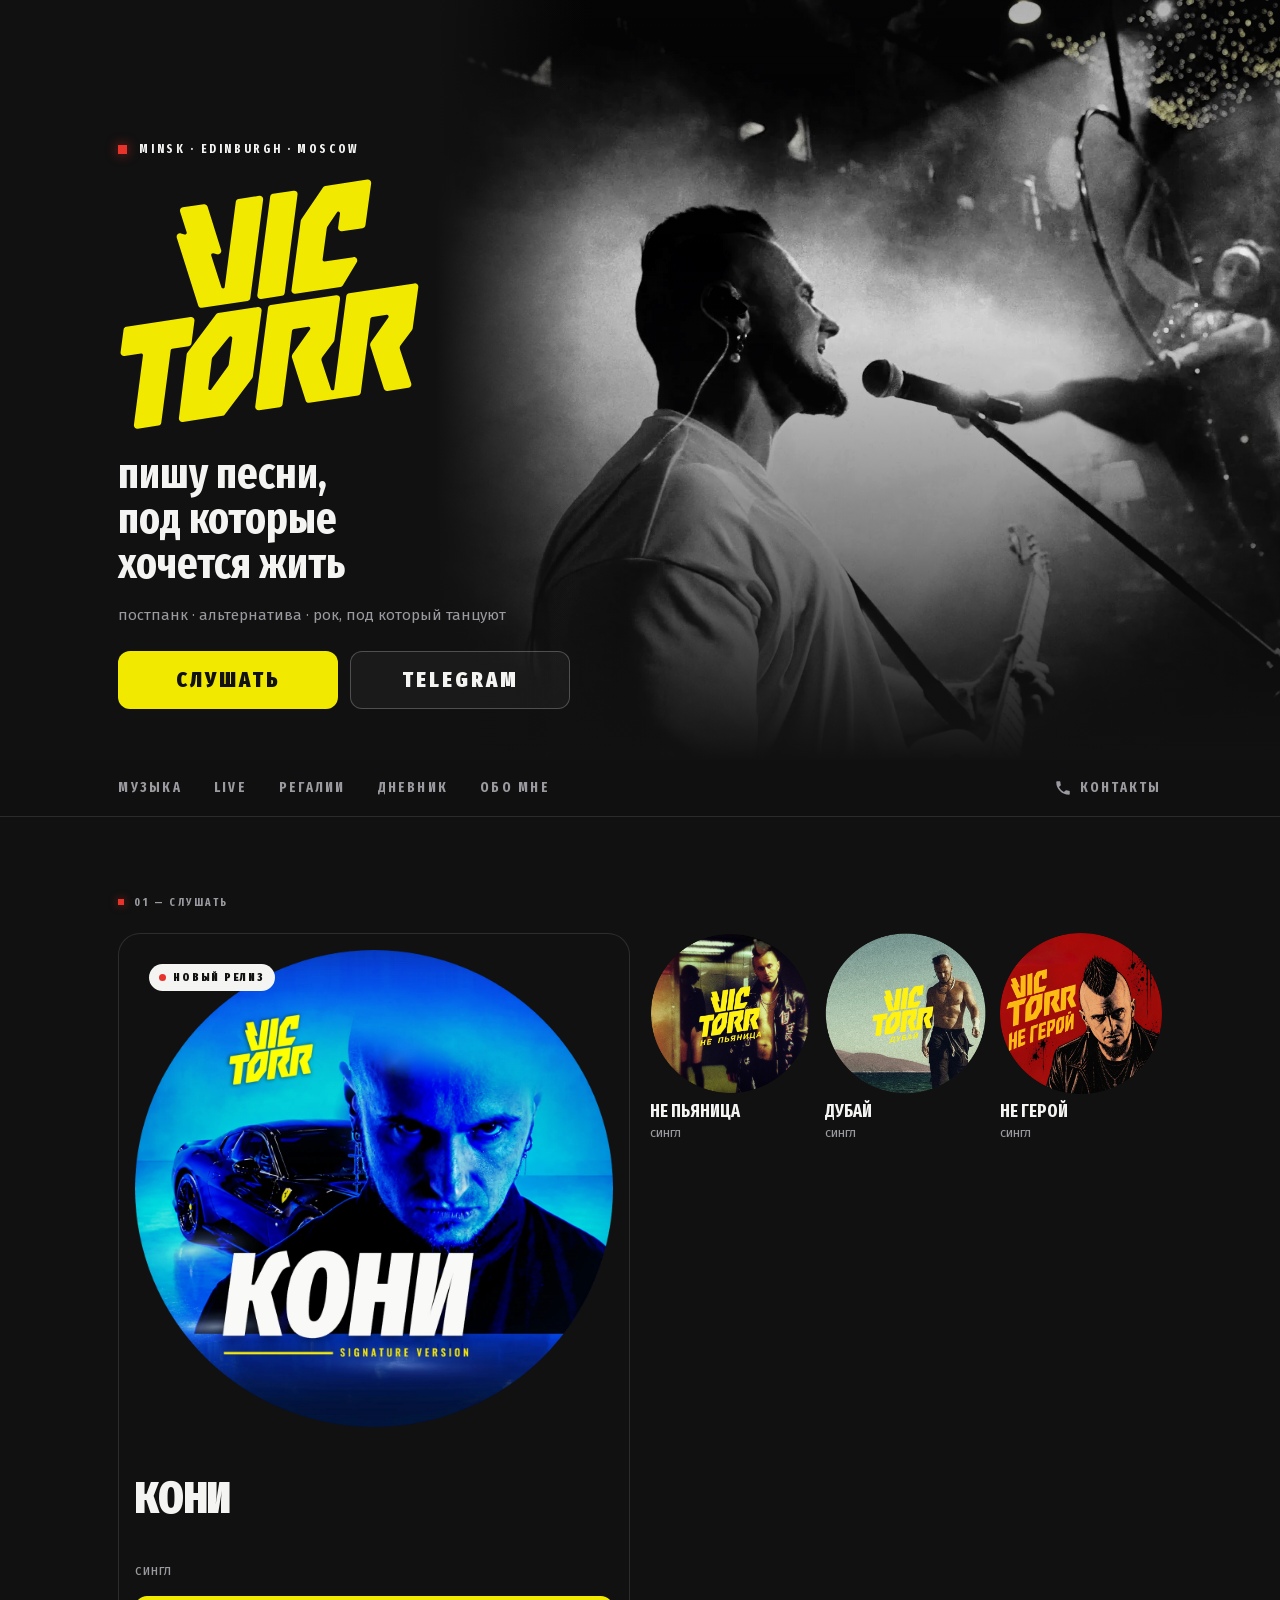
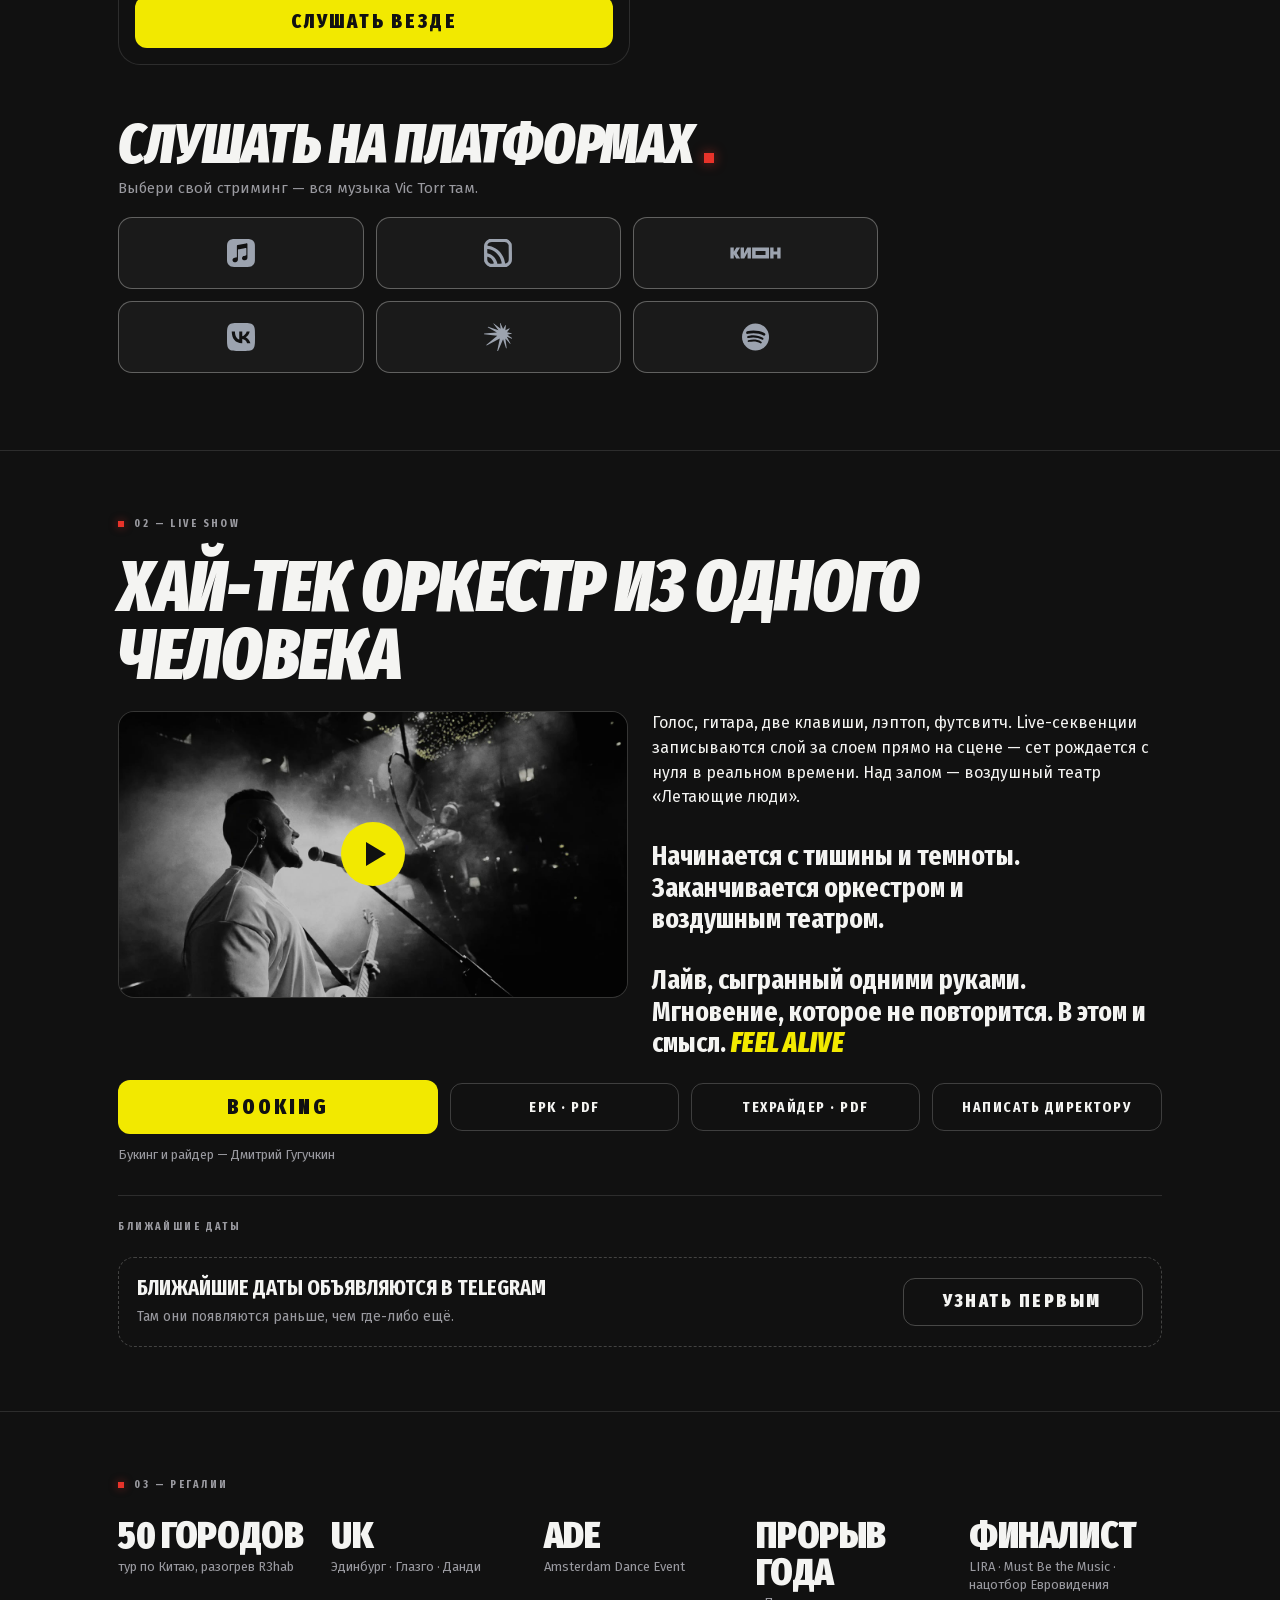
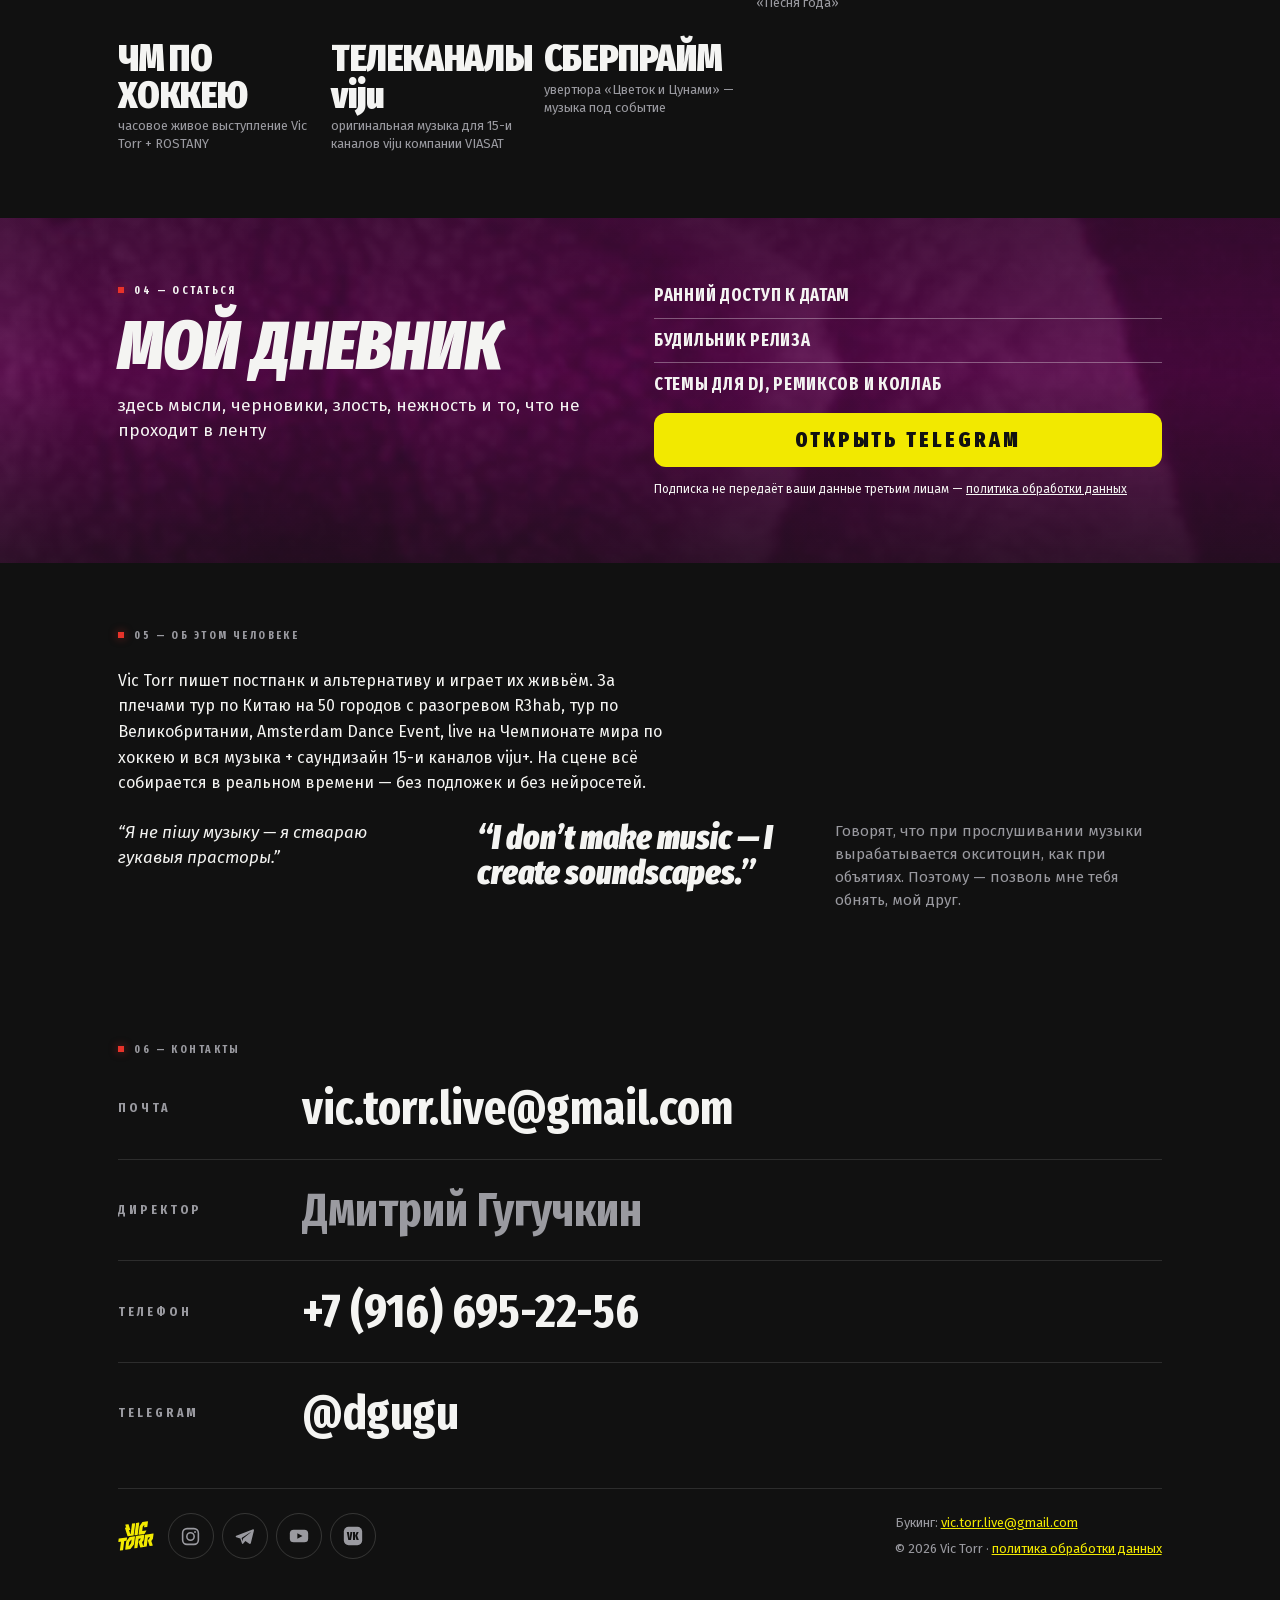
==== commit 834d898f: "CORP добавил Цветок и Цунами" ====
--- a/index.html
+++ b/index.html
@@ -186,6 +186,7 @@
         <div class="award"><div class="award__fact">Финалист</div><div class="award__note">LIRA · Must Be the Music · нацотбор Евровидения</div></div>
         <div class="award"><div class="award__fact">ЧМ по хоккею</div><div class="award__note">часовое живое выступление Vic Torr + ROSTANY</div></div>
         <div class="award"><div class="award__fact">Телеканалы <span>viju</span></div><div class="award__note">оригинальная музыка для 15-и каналов viju компании VIASAT</div></div>
+        <div class="award"><div class="award__fact">СберПрайм</div><div class="award__note">увертюра «Цветок и Цунами» — музыка под событие</div></div>
       </div>
     </section>
 
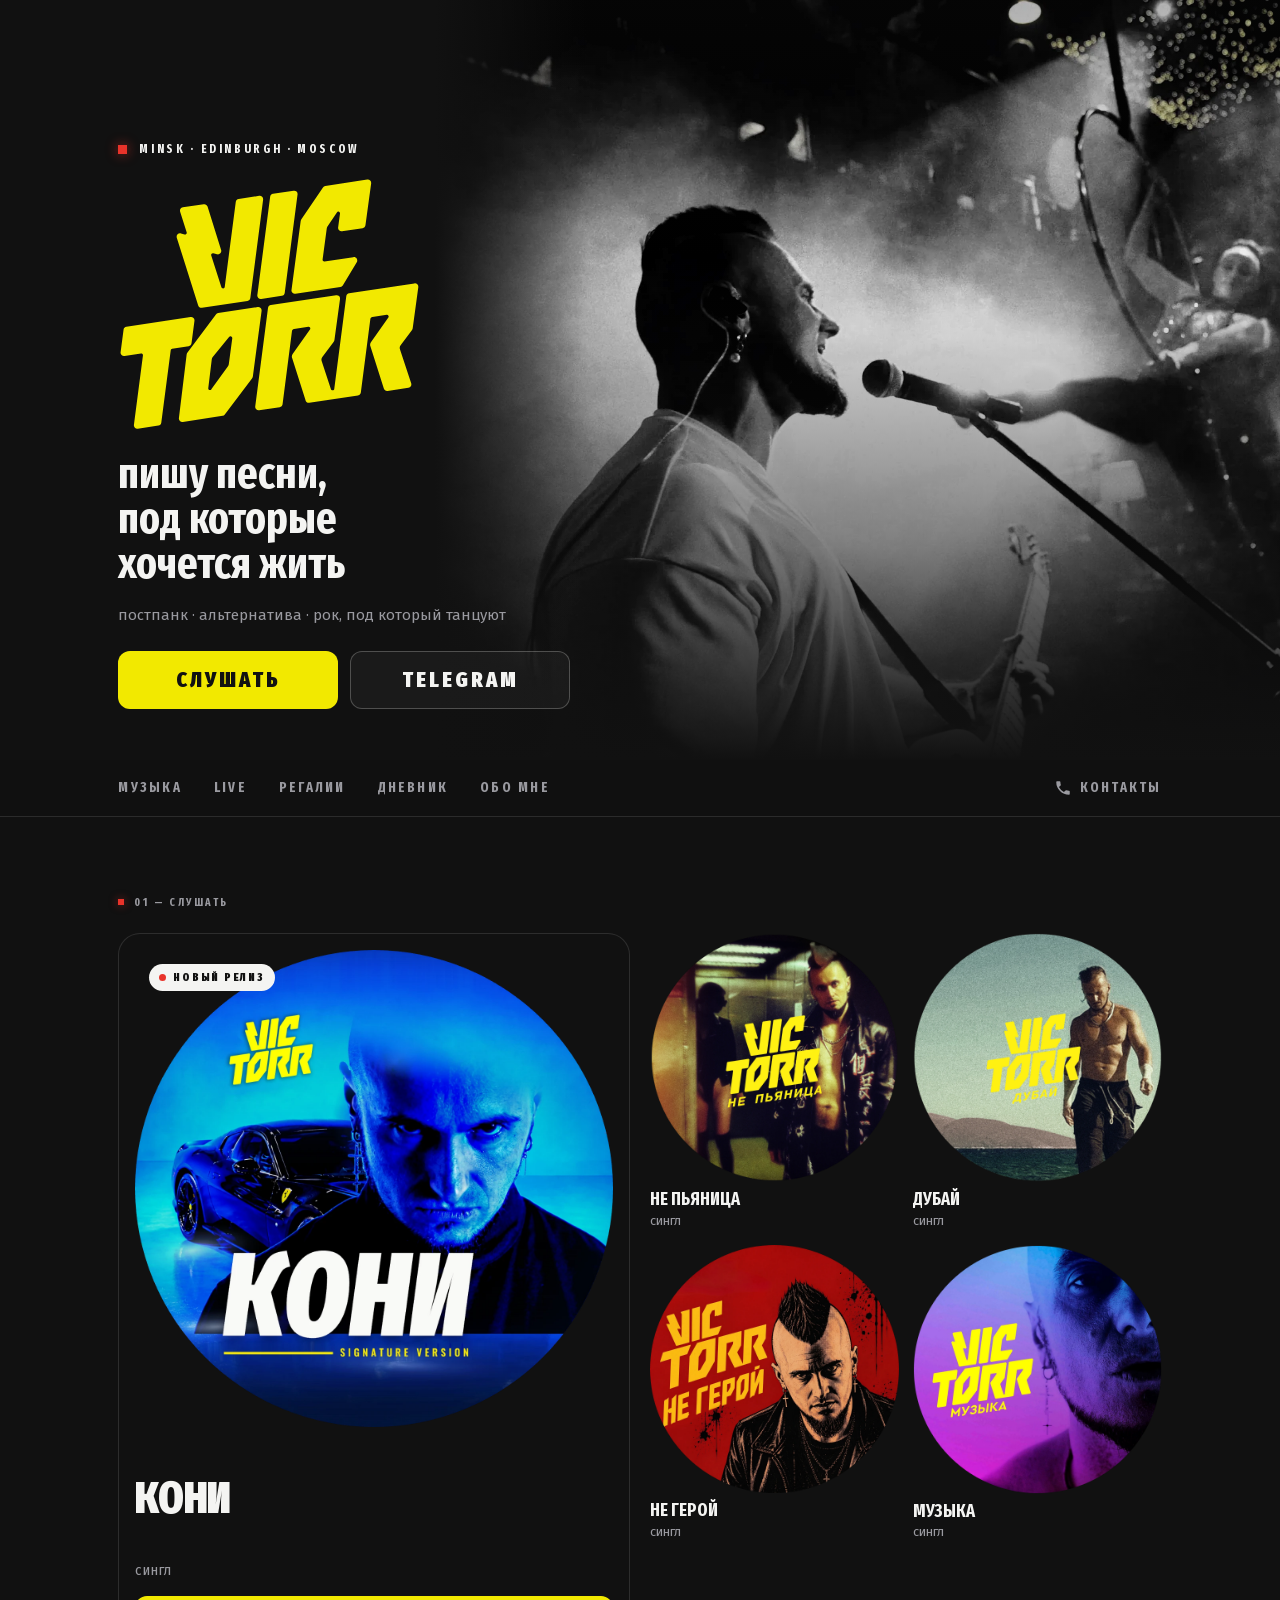
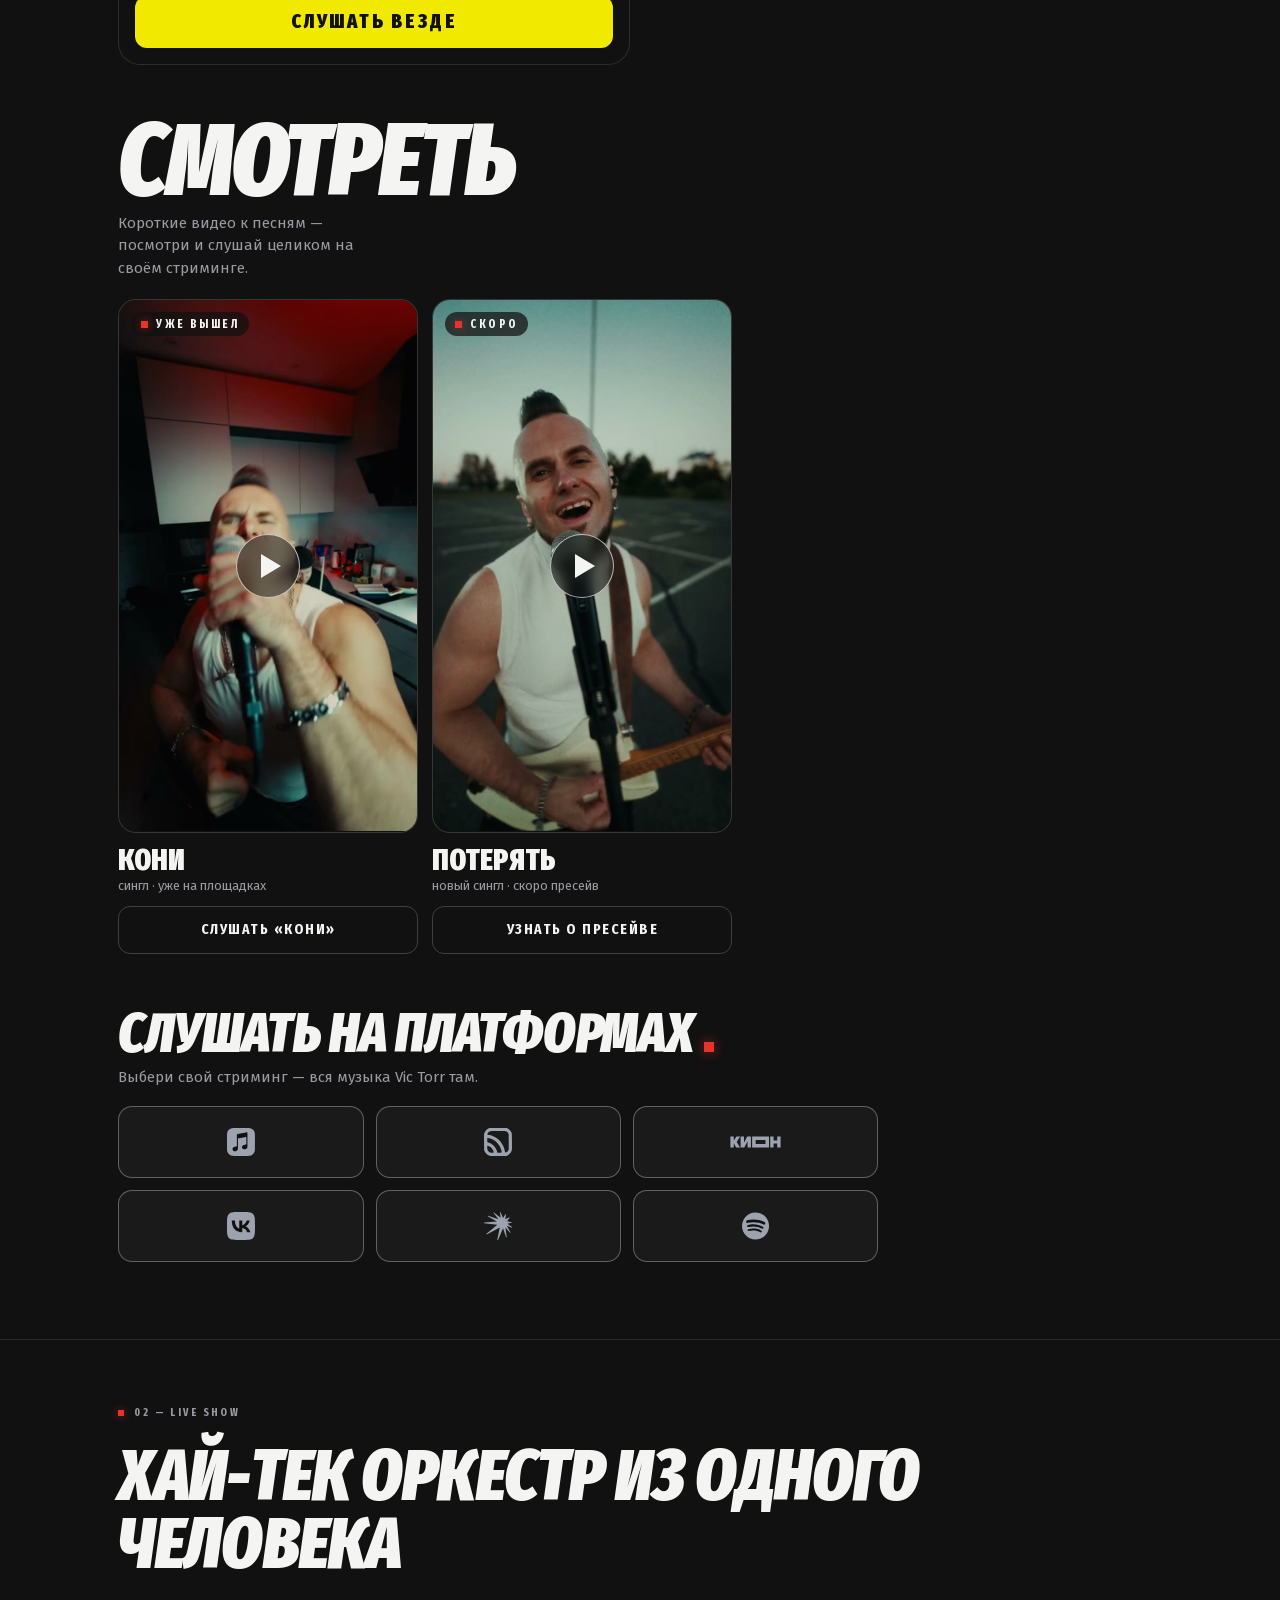
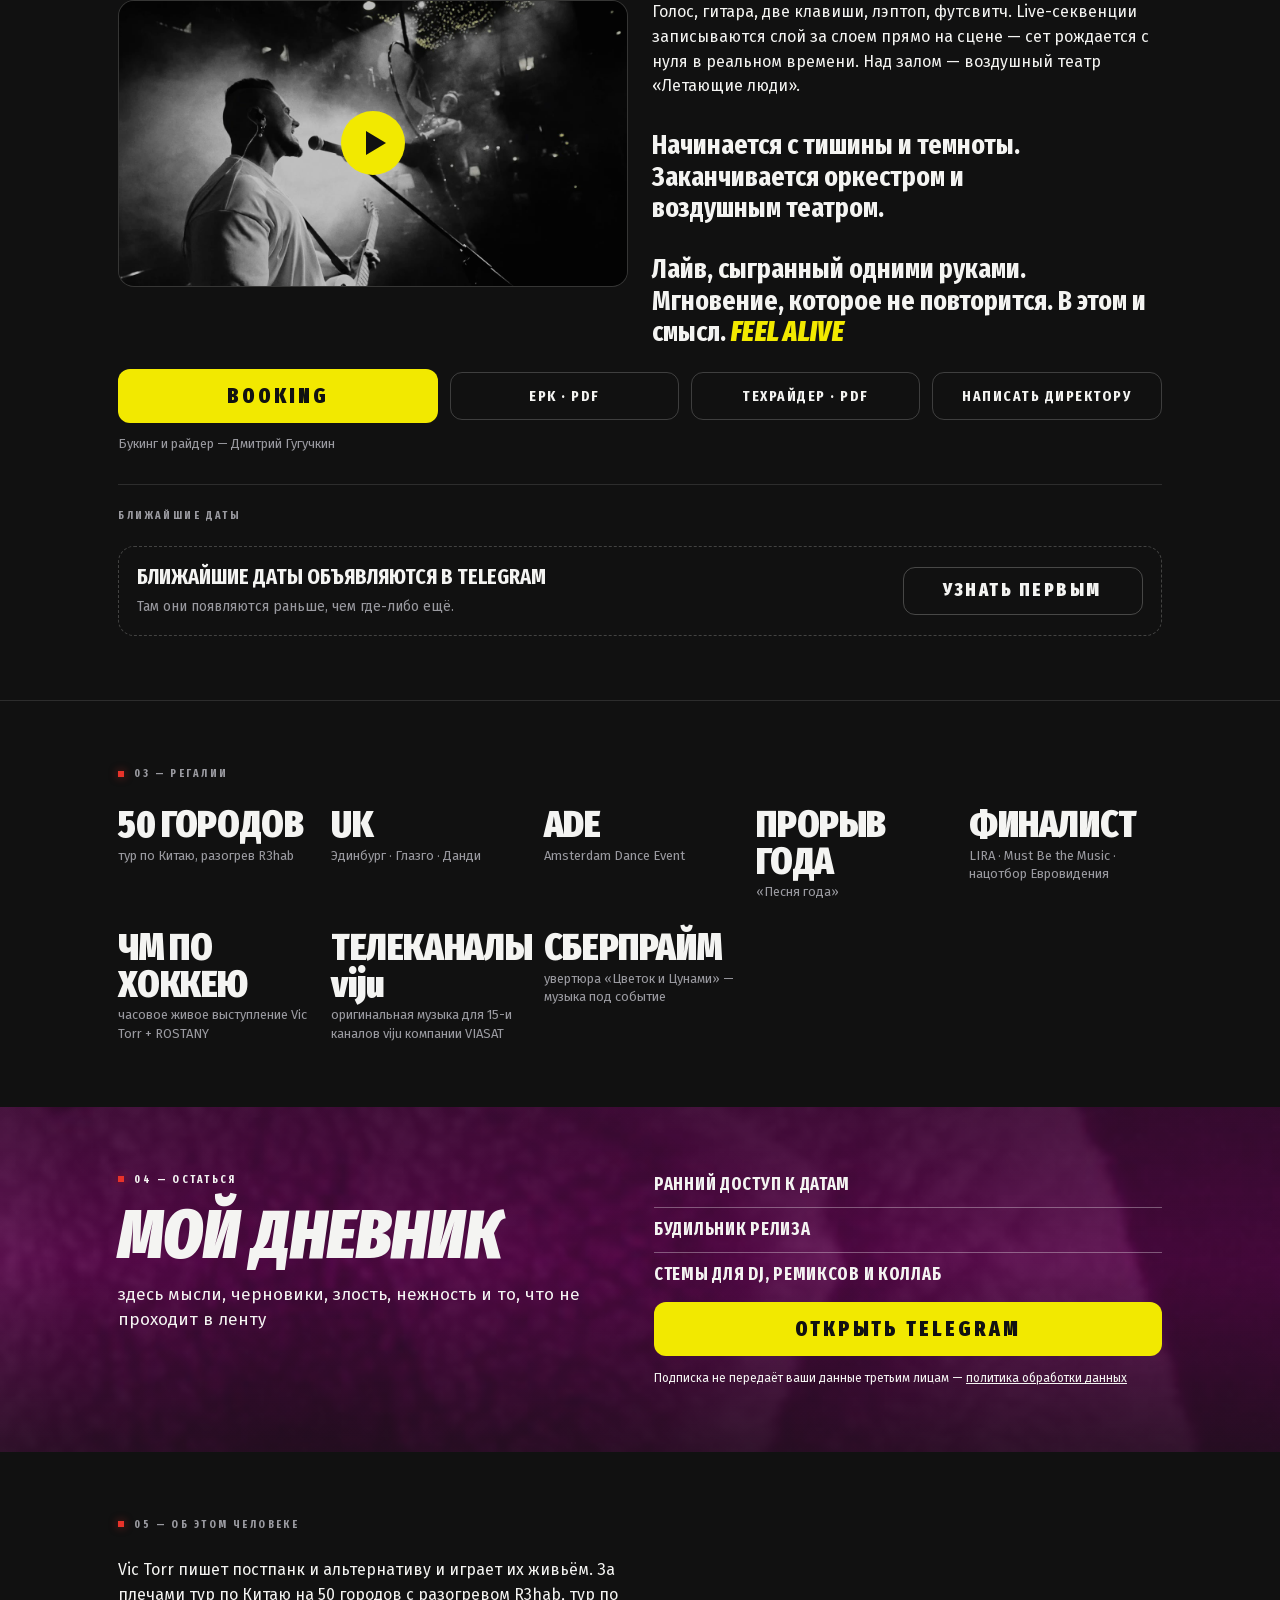
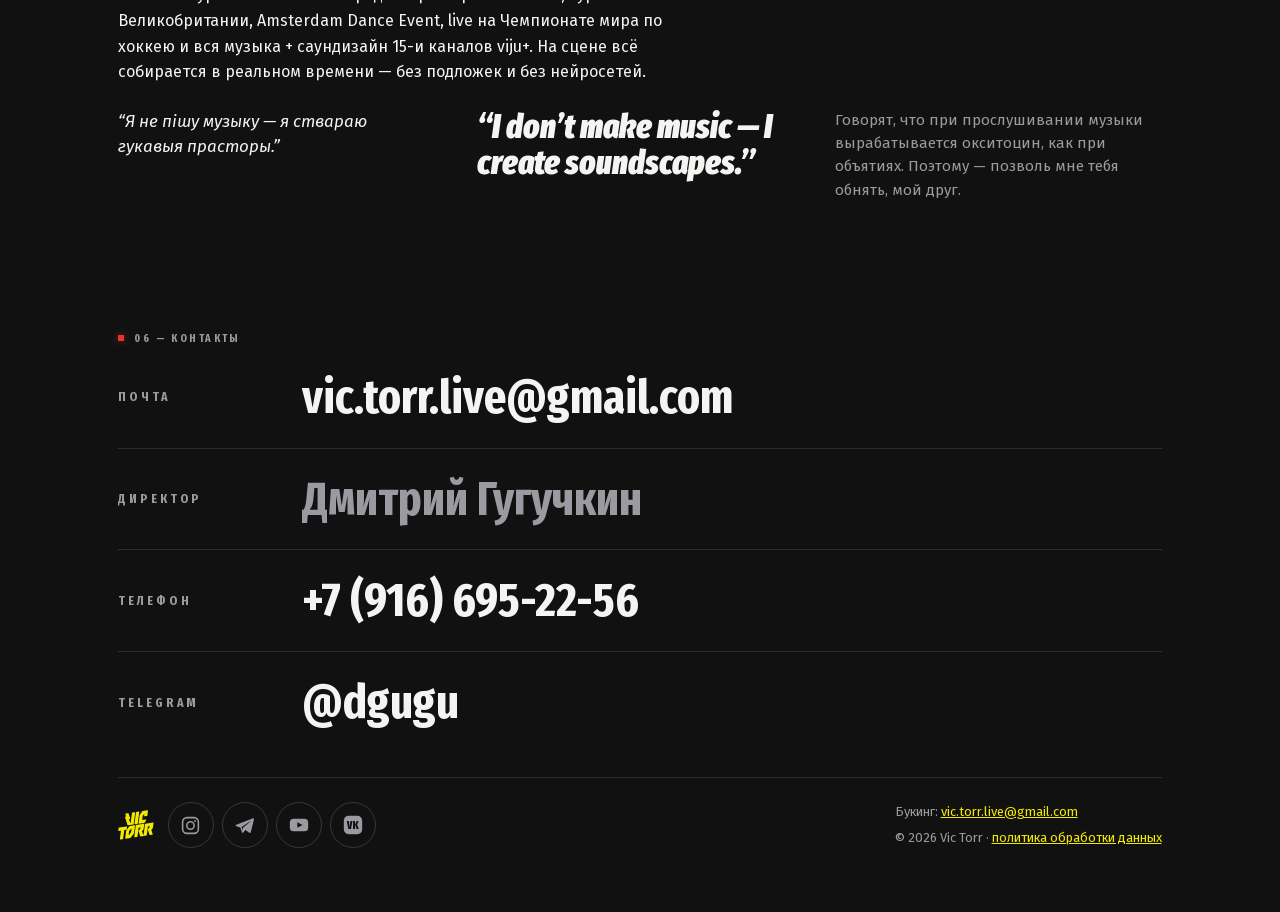
==== commit aa026ff6: "MAIN updated streaming + Video Reels" ====
--- a/index.html
+++ b/index.html
@@ -73,25 +73,69 @@
             <h2 class="release__title">Кони</h2>
             <div class="release__type">сингл</div>
           </div>
-          <a class="btn btn--yellow" href="https://link.1mp.ru/knsv" target="_blank" rel="noopener">Слушать везде</a>
+          <a class="btn btn--yellow" href="https://link.1mp.ru/knsv" target="_blank" rel="noopener" data-listen="koni">Слушать везде</a>
         </article>
 
+        <!-- data-listen открывает pop-up #pick с прямыми ссылками на трек; без JS работает href -->
         <div class="catalog">
-          <a class="tile" href="http://link.1mp.ru/vtnp" target="_blank" rel="noopener">
+          <a class="tile" href="http://link.1mp.ru/vtnp" target="_blank" rel="noopener" data-listen="ne-pyanitsa">
             <div class="cover"><img src="images/cover-ne-pyanitsa.webp" alt="" width="1200" height="1200" loading="lazy"></div>
             <div class="tile__title">Не пьяница</div>
             <div class="tile__type">сингл</div>
           </a>
-          <a class="tile" href="http://link.1mp.ru/vctb" target="_blank" rel="noopener">
+          <a class="tile" href="http://link.1mp.ru/vctb" target="_blank" rel="noopener" data-listen="dubai">
             <div class="cover"><img src="images/cover-dubai.webp" alt="" width="1200" height="1200" loading="lazy"></div>
             <div class="tile__title">Дубай</div>
             <div class="tile__type">сингл</div>
           </a>
-          <a class="tile" href="https://link.1mp.ru/vtng" target="_blank" rel="noopener">
+          <a class="tile" href="https://link.1mp.ru/vtng" target="_blank" rel="noopener" data-listen="ne-geroy">
             <div class="cover"><img src="images/cover-ne-geroy.webp" alt="" width="1200" height="1200" loading="lazy"></div>
             <div class="tile__title">Не герой</div>
             <div class="tile__type">сингл</div>
           </a>
+          <a class="tile" href="https://music.yandex.ru/album/36832441/track/139671926" target="_blank" rel="noopener" data-listen="muzyka">
+            <div class="cover"><img src="images/cover-muzyka.webp" alt="" width="1200" height="1200" loading="lazy"></div>
+            <div class="tile__title">Музыка</div>
+            <div class="tile__type">сингл</div>
+          </a>
+        </div>
+      </div>
+
+      <!-- Видео к песням: вертикальные, как в телефоне. Новый ролик — ещё одна .reel в .reels__row -->
+      <div class="reels">
+        <div class="reels__head reveal">
+          <h2 class="reels__title">Смотреть</h2>
+          <p class="reels__sub">Короткие видео к песням — посмотри и слушай целиком на своём стриминге.</p>
+        </div>
+        <div class="reels__row">
+          <figure class="reel reveal">
+            <div class="video video--vertical">
+              <video controls playsinline preload="none" poster="media/koni-kitchen-strobe-poster.jpg">
+                <source src="media/koni-kitchen-strobe.mp4" type="video/mp4">
+              </video>
+              <span class="video__tag" aria-hidden="true"><span class="mark"></span>Уже вышел</span>
+              <button type="button" class="video__play" aria-label="Смотреть: Кони" hidden></button>
+            </div>
+            <figcaption class="reel__cap">
+              <span class="reel__title">Кони</span>
+              <span class="reel__note">сингл · уже на площадках</span>
+            </figcaption>
+            <a class="btn btn--line" href="https://link.1mp.ru/knsv" target="_blank" rel="noopener" data-listen="koni">Слушать «Кони»</a>
+          </figure>
+          <figure class="reel reveal">
+            <div class="video video--vertical">
+              <video controls playsinline preload="none" poster="media/poteryat-teaser-poster.jpg">
+                <source src="media/poteryat-teaser.mp4" type="video/mp4">
+              </video>
+              <span class="video__tag" aria-hidden="true"><span class="mark"></span>Скоро</span>
+              <button type="button" class="video__play" aria-label="Смотреть: Потерять" hidden></button>
+            </div>
+            <figcaption class="reel__cap">
+              <span class="reel__title">Потерять</span>
+              <span class="reel__note">новый сингл · скоро пресейв</span>
+            </figcaption>
+            <a class="btn btn--line" href="https://t.me/vic_torr_808" target="_blank" rel="noopener">Узнать о пресейве</a>
+          </figure>
         </div>
       </div>
 
@@ -271,6 +315,86 @@
     </section>
   </main>
 
+  <!-- Pop-up «Где слушать»: открывается кнопками и плитками с data-listen="…" (main.js).
+       Ссылки ведут прямо на трек; где релиза на площадке не нашлось — на страницу артиста.
+       Новый трек — ещё одна группа .pick__release с тем же data-release, что у кнопки. -->
+  <dialog class="privacy pick" id="pick" aria-label="Где слушать">
+    <div class="privacy__body pick__body">
+      <button type="button" class="privacy__close" data-pick-close aria-label="Закрыть">×</button>
+      <div class="pick__release" data-release="koni" data-title="Кони" hidden>
+        <div class="pick__head">
+          <img class="pick__cover" src="images/cover-koni.webp" alt="" width="1200" height="1200" loading="lazy">
+          <div class="pick__meta"><p class="pick__kind">Слушать</p><h2 class="pick__title">Кони</h2></div>
+        </div>
+        <div class="platforms__grid pick__grid">
+          <a class="platform" href="https://music.apple.com/ru/album/6800753357" target="_blank" rel="noopener" aria-label="Apple Music"><img src="images/logo-apple-music.svg" alt=""></a>
+          <a class="platform" href="https://zvuk.com/release/52399627" target="_blank" rel="noopener" aria-label="Звук"><img src="images/logo-zvuk.svg" alt=""></a>
+          <a class="platform" href="https://music.mts.ru/album/43514717" target="_blank" rel="noopener" aria-label="КИОН"><img src="images/logo-kion.svg" alt=""></a>
+          <a class="platform" href="https://music.vk.com/link/ecydf" target="_blank" rel="noopener" aria-label="VK Музыка"><img src="images/logo-vk.svg" alt=""></a>
+          <a class="platform" href="https://music.yandex.ru/album/43514717" target="_blank" rel="noopener" aria-label="Яндекс Музыка"><img src="images/logo-yandex-music.svg" alt=""></a>
+          <a class="platform" href="https://open.spotify.com/album/7zvwQUSXAOfjgCwXV9ALZY" target="_blank" rel="noopener" aria-label="Spotify"><img src="images/logo-spotify.svg" alt=""></a>
+        </div>
+      </div>
+      <div class="pick__release" data-release="ne-pyanitsa" data-title="Не пьяница" hidden>
+        <div class="pick__head">
+          <img class="pick__cover" src="images/cover-ne-pyanitsa.webp" alt="" width="1200" height="1200" loading="lazy">
+          <div class="pick__meta"><p class="pick__kind">Слушать</p><h2 class="pick__title">Не пьяница</h2></div>
+        </div>
+        <div class="platforms__grid pick__grid">
+          <a class="platform" href="https://music.apple.com/ru/album/1820949121" target="_blank" rel="noopener" aria-label="Apple Music"><img src="images/logo-apple-music.svg" alt=""></a>
+          <a class="platform" href="https://zvuk.com/release/39116145" target="_blank" rel="noopener" aria-label="Звук"><img src="images/logo-zvuk.svg" alt=""></a>
+          <a class="platform" href="https://music.mts.ru/album/37076889" target="_blank" rel="noopener" aria-label="КИОН"><img src="images/logo-kion.svg" alt=""></a>
+          <a class="platform" href="https://music.vk.com/link/IRYPF" target="_blank" rel="noopener" aria-label="VK Музыка"><img src="images/logo-vk.svg" alt=""></a>
+          <a class="platform" href="https://music.yandex.ru/album/37076889" target="_blank" rel="noopener" aria-label="Яндекс Музыка"><img src="images/logo-yandex-music.svg" alt=""></a>
+          <a class="platform" href="https://open.spotify.com/album/37i9ZLJMz7Ei7kqWXCgQ9e" target="_blank" rel="noopener" aria-label="Spotify"><img src="images/logo-spotify.svg" alt=""></a>
+        </div>
+      </div>
+      <div class="pick__release" data-release="dubai" data-title="Дубай" hidden>
+        <div class="pick__head">
+          <img class="pick__cover" src="images/cover-dubai.webp" alt="" width="1200" height="1200" loading="lazy">
+          <div class="pick__meta"><p class="pick__kind">Слушать</p><h2 class="pick__title">Дубай</h2></div>
+        </div>
+        <div class="platforms__grid pick__grid">
+          <a class="platform" href="https://music.apple.com/ru/album/1812472911" target="_blank" rel="noopener" aria-label="Apple Music"><img src="images/logo-apple-music.svg" alt=""></a>
+          <a class="platform" href="https://zvuk.com/release/38590183" target="_blank" rel="noopener" aria-label="Звук"><img src="images/logo-zvuk.svg" alt=""></a>
+          <a class="platform" href="https://music.mts.ru/album/36515357" target="_blank" rel="noopener" aria-label="КИОН"><img src="images/logo-kion.svg" alt=""></a>
+          <a class="platform" href="https://music.vk.com/link/w9tJi" target="_blank" rel="noopener" aria-label="VK Музыка"><img src="images/logo-vk.svg" alt=""></a>
+          <a class="platform" href="https://music.yandex.ru/album/36515357" target="_blank" rel="noopener" aria-label="Яндекс Музыка"><img src="images/logo-yandex-music.svg" alt=""></a>
+          <a class="platform" href="https://open.spotify.com/album/79qtLZgkZQWbhTki50a8hv" target="_blank" rel="noopener" aria-label="Spotify"><img src="images/logo-spotify.svg" alt=""></a>
+        </div>
+      </div>
+      <div class="pick__release" data-release="ne-geroy" data-title="Не герой" hidden>
+        <div class="pick__head">
+          <img class="pick__cover" src="images/cover-ne-geroy.webp" alt="" width="1200" height="1200" loading="lazy">
+          <div class="pick__meta"><p class="pick__kind">Слушать</p><h2 class="pick__title">Не герой</h2></div>
+        </div>
+        <div class="platforms__grid pick__grid">
+          <a class="platform" href="https://music.apple.com/ru/album/6793155204" target="_blank" rel="noopener" aria-label="Apple Music"><img src="images/logo-apple-music.svg" alt=""></a>
+          <a class="platform" href="https://zvuk.com/artist/212249377" target="_blank" rel="noopener" aria-label="Звук"><img src="images/logo-zvuk.svg" alt=""></a>
+          <a class="platform" href="https://music.mts.ru/album/43180313" target="_blank" rel="noopener" aria-label="КИОН"><img src="images/logo-kion.svg" alt=""></a>
+          <a class="platform" href="https://music.vk.com/link/icmq7" target="_blank" rel="noopener" aria-label="VK Музыка"><img src="images/logo-vk.svg" alt=""></a>
+          <a class="platform" href="https://music.yandex.ru/album/43180313" target="_blank" rel="noopener" aria-label="Яндекс Музыка"><img src="images/logo-yandex-music.svg" alt=""></a>
+          <a class="platform" href="https://open.spotify.com/album/7F03FBX4ScoVaX7wdnb3yd" target="_blank" rel="noopener" aria-label="Spotify"><img src="images/logo-spotify.svg" alt=""></a>
+        </div>
+      </div>
+      <div class="pick__release" data-release="muzyka" data-title="Музыка" hidden>
+        <div class="pick__head">
+          <img class="pick__cover" src="images/cover-muzyka.webp" alt="" width="1200" height="1200" loading="lazy">
+          <div class="pick__meta"><p class="pick__kind">Слушать</p><h2 class="pick__title">Музыка</h2></div>
+        </div>
+        <div class="platforms__grid pick__grid">
+          <a class="platform" href="https://music.apple.com/ru/album/1816811294" target="_blank" rel="noopener" aria-label="Apple Music"><img src="images/logo-apple-music.svg" alt=""></a>
+          <a class="platform" href="https://zvuk.com/artist/212249377" target="_blank" rel="noopener" aria-label="Звук"><img src="images/logo-zvuk.svg" alt=""></a>
+          <a class="platform" href="https://music.mts.ru/album/36832441" target="_blank" rel="noopener" aria-label="КИОН"><img src="images/logo-kion.svg" alt=""></a>
+          <a class="platform" href="https://vk.ru/vic_torr_808" target="_blank" rel="noopener" aria-label="VK Музыка"><img src="images/logo-vk.svg" alt=""></a>
+          <a class="platform" href="https://music.yandex.ru/album/36832441/track/139671926" target="_blank" rel="noopener" aria-label="Яндекс Музыка"><img src="images/logo-yandex-music.svg" alt=""></a>
+          <a class="platform" href="https://open.spotify.com/track/0xQKmFVWhiz0DTBvCxkB2i" target="_blank" rel="noopener" aria-label="Spotify"><img src="images/logo-spotify.svg" alt=""></a>
+        </div>
+      </div>
+      <p class="pick__sub">Выбери свой стриминг — трек откроется сразу там.</p>
+    </div>
+  </dialog>
+
   <!-- Политика обработки данных (открывается из ссылок data-privacy) -->
   <dialog class="privacy" id="privacy" aria-labelledby="privacy-title">
     <div class="privacy__body">
--- a/style.css
+++ b/style.css
@@ -338,7 +338,7 @@
 
 .catalog {
   display: grid;
-  grid-template-columns: repeat(auto-fit, minmax(140px, 1fr));
+  grid-template-columns: repeat(2, minmax(0, 1fr));
   gap: 14px;
   align-content: start;
 }
@@ -359,6 +359,98 @@
   text-wrap: pretty;
 }
 .tile__type { font-size: 13px; color: var(--gray); margin-top: -6px; }
+
+/* ---------- Смотреть: вертикальные видео к песням ----------
+   Одна раскладка на все ширины: заголовок сверху, ролики сеткой под ним.
+   До 640px — два ролика рядом на всю ширину, шире — карточки по 300px слева направо */
+.reels {
+  display: flex; flex-direction: column; gap: 20px;
+  padding-top: clamp(18px, 2.4vw, 32px);
+}
+.reels__head { display: flex; flex-direction: column; gap: 8px; }
+.reels__title {
+  margin: 0;
+  font-family: var(--cond);
+  font-weight: 900;
+  font-style: italic;
+  font-size: clamp(56px, 8vw, 112px);
+  line-height: .84;
+  letter-spacing: -.02em;
+  text-transform: uppercase;
+}
+.reels__sub { max-width: 34ch; font-size: 15px; line-height: 1.5; color: var(--gray); text-wrap: pretty; }
+.reels__row {
+  display: grid;
+  grid-template-columns: repeat(2, minmax(0, 1fr));
+  gap: 22px 12px;
+}
+.reel { margin: 0; min-width: 0; display: flex; flex-direction: column; gap: 10px; }
+.reel__cap { display: flex; flex-direction: column; gap: 2px; }
+.reel__title {
+  font-family: var(--cond);
+  font-weight: 900;
+  font-size: 24px;
+  line-height: 1;
+  text-transform: uppercase;
+}
+.reel__note { font-size: 12px; line-height: 1.35; color: var(--gray); }
+.reel .btn--line { min-height: 44px; padding: 6px 10px; font-size: 13px; letter-spacing: .06em; text-align: center; }
+
+@media (min-width: 640px) {
+  .reels__row { grid-template-columns: repeat(auto-fill, minmax(0, 300px)); gap: 28px 14px; }
+  .reel { gap: 12px; }
+  .reel__title { font-size: 30px; }
+  .reel__note { font-size: 13px; }
+  .reel .btn--line { min-height: 48px; padding: 0 16px; font-size: 15px; letter-spacing: .1em; }
+}
+
+/* Вертикальный плеер: та же .video, пропорции телефона.
+   Play «стеклянная», жёлтая только при наведении — рядом с «Слушать везде» не больше двух жёлтых пятен */
+.video.video--vertical { aspect-ratio: 9 / 16; border-radius: 18px; }
+@supports not (aspect-ratio: 1) {
+  .video.video--vertical::before { padding-top: 177.78%; }
+}
+.video--vertical .video__play::before {
+  background: rgba(17,17,17,.5);
+  border: 1.5px solid rgba(244,244,242,.7);
+  -webkit-backdrop-filter: blur(6px);
+  backdrop-filter: blur(6px);
+  transition: var(--ease);
+}
+.video--vertical .video__play::after { border-left-color: var(--text); transition: var(--ease); }
+.video--vertical .video__play:hover::before { background: var(--accent); border-color: var(--accent); }
+.video--vertical .video__play:hover::after { border-left-color: var(--bg); }
+.video__tag {
+  position: absolute;
+  top: 12px; left: 12px;
+  display: flex; align-items: center; gap: 8px;
+  padding: 6px 10px;
+  border-radius: 999px;
+  background: rgba(17,17,17,.72);
+  font-family: var(--cond);
+  font-weight: 700;
+  font-size: 12px;
+  line-height: 1;
+  letter-spacing: .2em;
+  text-transform: uppercase;
+  pointer-events: none;
+  transition: var(--ease);
+}
+.video__tag .mark { width: 7px; height: 7px; }
+.is-started .video__tag { opacity: 0; }
+@media (max-width: 639px) {
+  .video--vertical .video__tag { top: 8px; left: 8px; padding: 5px 8px; gap: 6px; font-size: 10px; letter-spacing: .14em; }
+  .video--vertical .video__play::before { width: 56px; height: 56px; }
+}
+
+/* Появление при скролле — как на corp/ (класс .js ставит main.js) */
+.js .reveal {
+  opacity: 0;
+  transform: translateY(24px);
+  transition: opacity 700ms ease, transform 700ms cubic-bezier(.2,.7,.2,1);
+}
+.js .reveal.is-in { opacity: 1; transform: none; }
+.js .reel.reveal:nth-child(2) { transition-delay: 120ms; }
 
 /* ---------- 3. Слушать на платформах ---------- */
 .platforms {
@@ -769,7 +861,38 @@
 .privacy__close:hover { color: var(--text); border-color: rgba(244,244,242,.45); }
 body.no-scroll { overflow: hidden; }
 
+/* ---------- Pop-up «Где слушать» (рамка и крестик — от .privacy) ---------- */
+.pick__body { gap: 18px; }
+.pick__head { display: flex; align-items: center; gap: 16px; padding-right: 48px; }
+.pick__cover { flex: none; display: block; width: 84px; height: 84px; object-fit: contain; }
+.pick__meta { display: flex; flex-direction: column; gap: 4px; min-width: 0; }
+.pick__kind {
+  font-family: var(--cond);
+  font-weight: 700;
+  font-size: 12px;
+  letter-spacing: .22em;
+  text-transform: uppercase;
+  color: var(--gray);
+}
+.pick__title {
+  margin: 0;
+  font-family: var(--cond);
+  font-weight: 900;
+  font-style: italic;
+  font-size: clamp(36px, 5vw, 52px);
+  line-height: .9;
+  text-transform: uppercase;
+  overflow-wrap: anywhere;
+}
+.pick__release { display: flex; flex-direction: column; gap: 18px; }
+.pick__grid { max-width: none; }
+.privacy__body .pick__sub { font-size: 13px; }
+.pick[open] { animation: pick-in 220ms cubic-bezier(.2,.7,.2,1); }
+@keyframes pick-in { from { opacity: 0; transform: translateY(12px); } }
+
 @media (prefers-reduced-motion: reduce) {
   html { scroll-behavior: auto; }
+  .js .reveal { opacity: 1; transform: none; }
+  .pick[open] { animation: none; }
   *, *::before, *::after { transition: none !important; }
 }
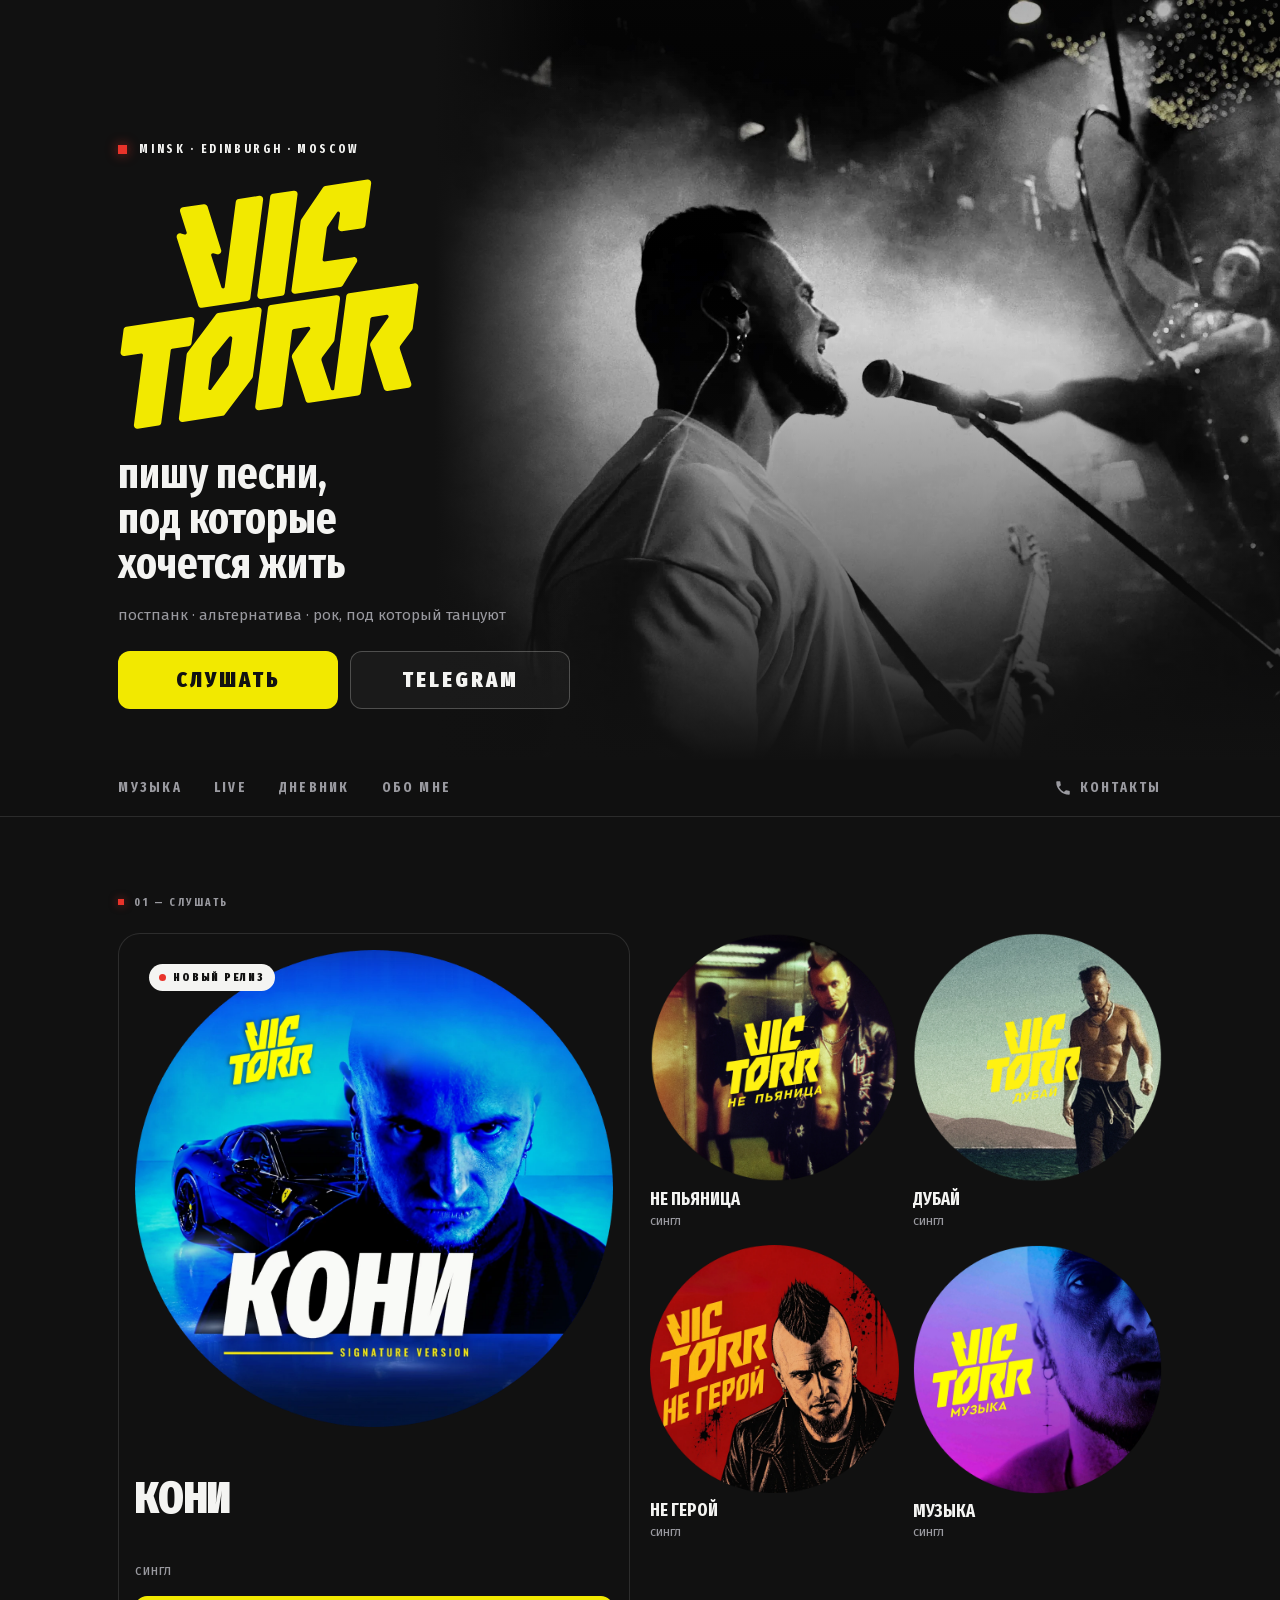
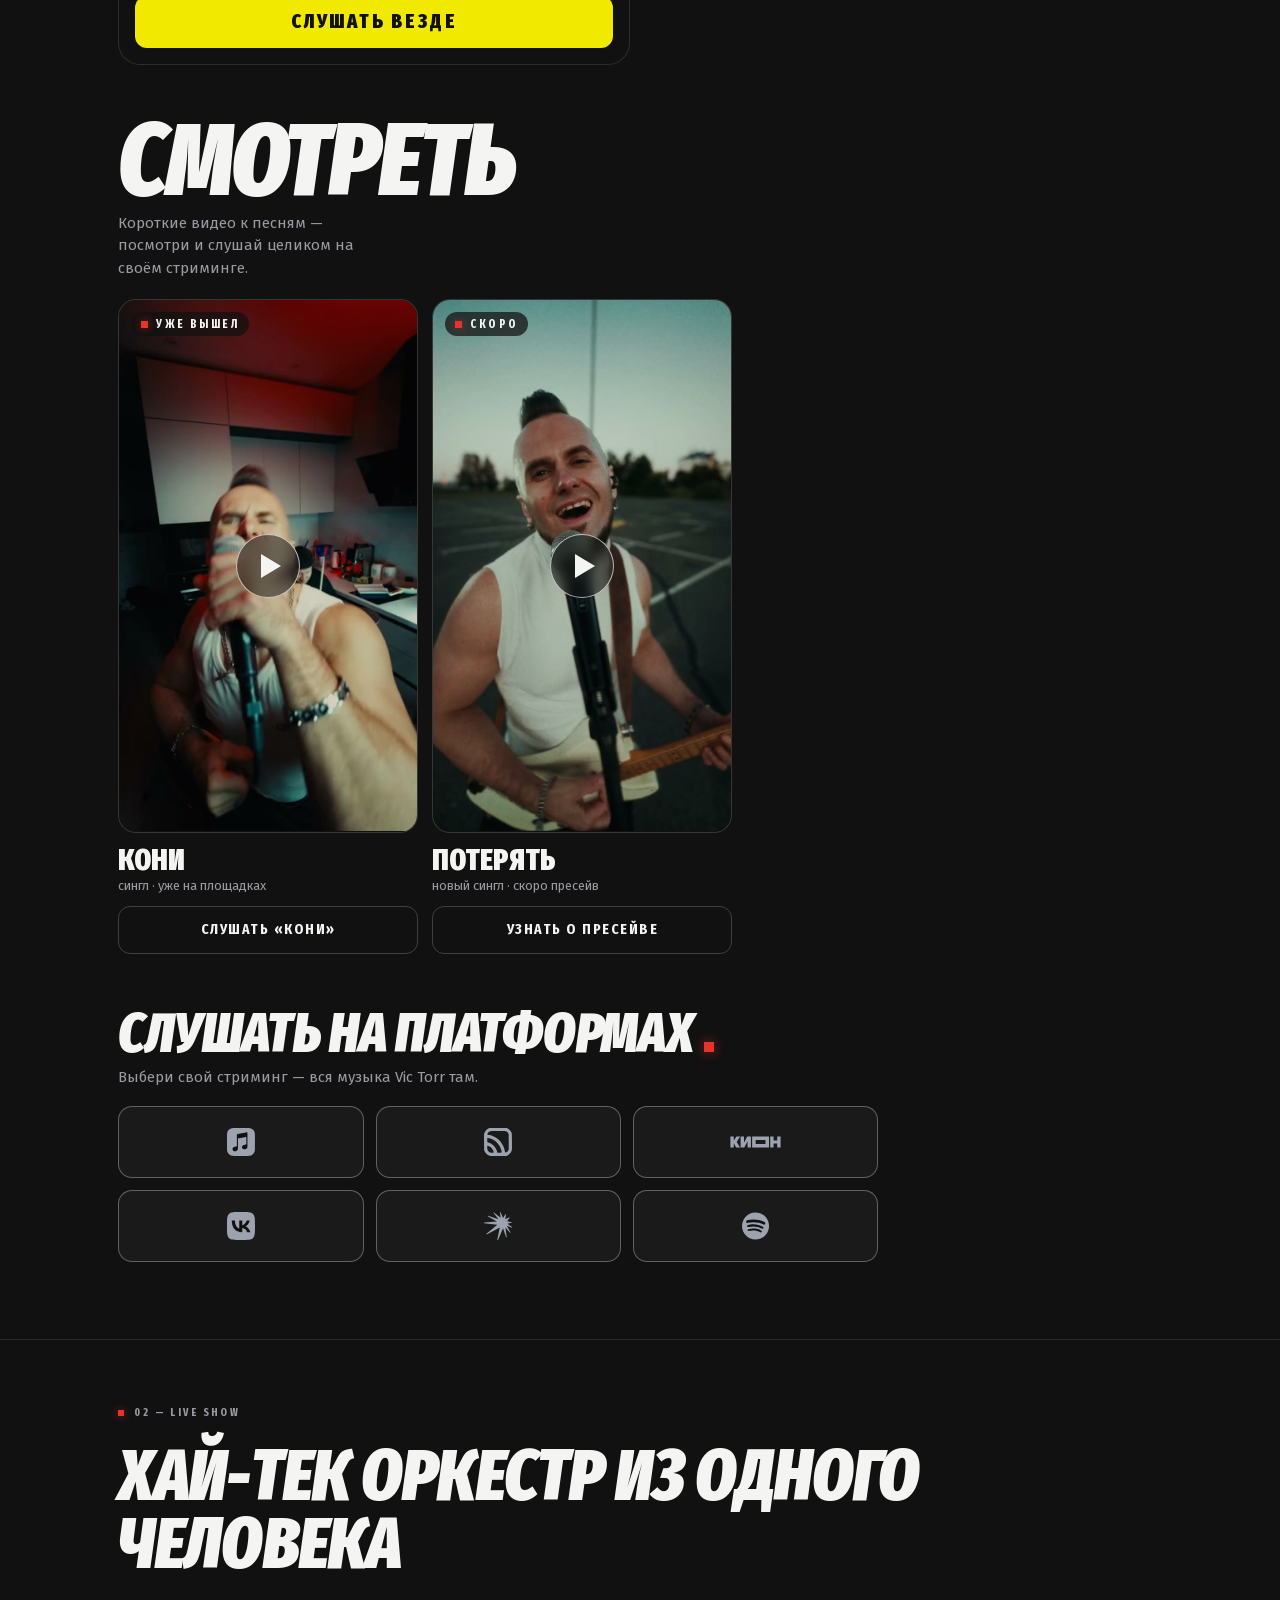
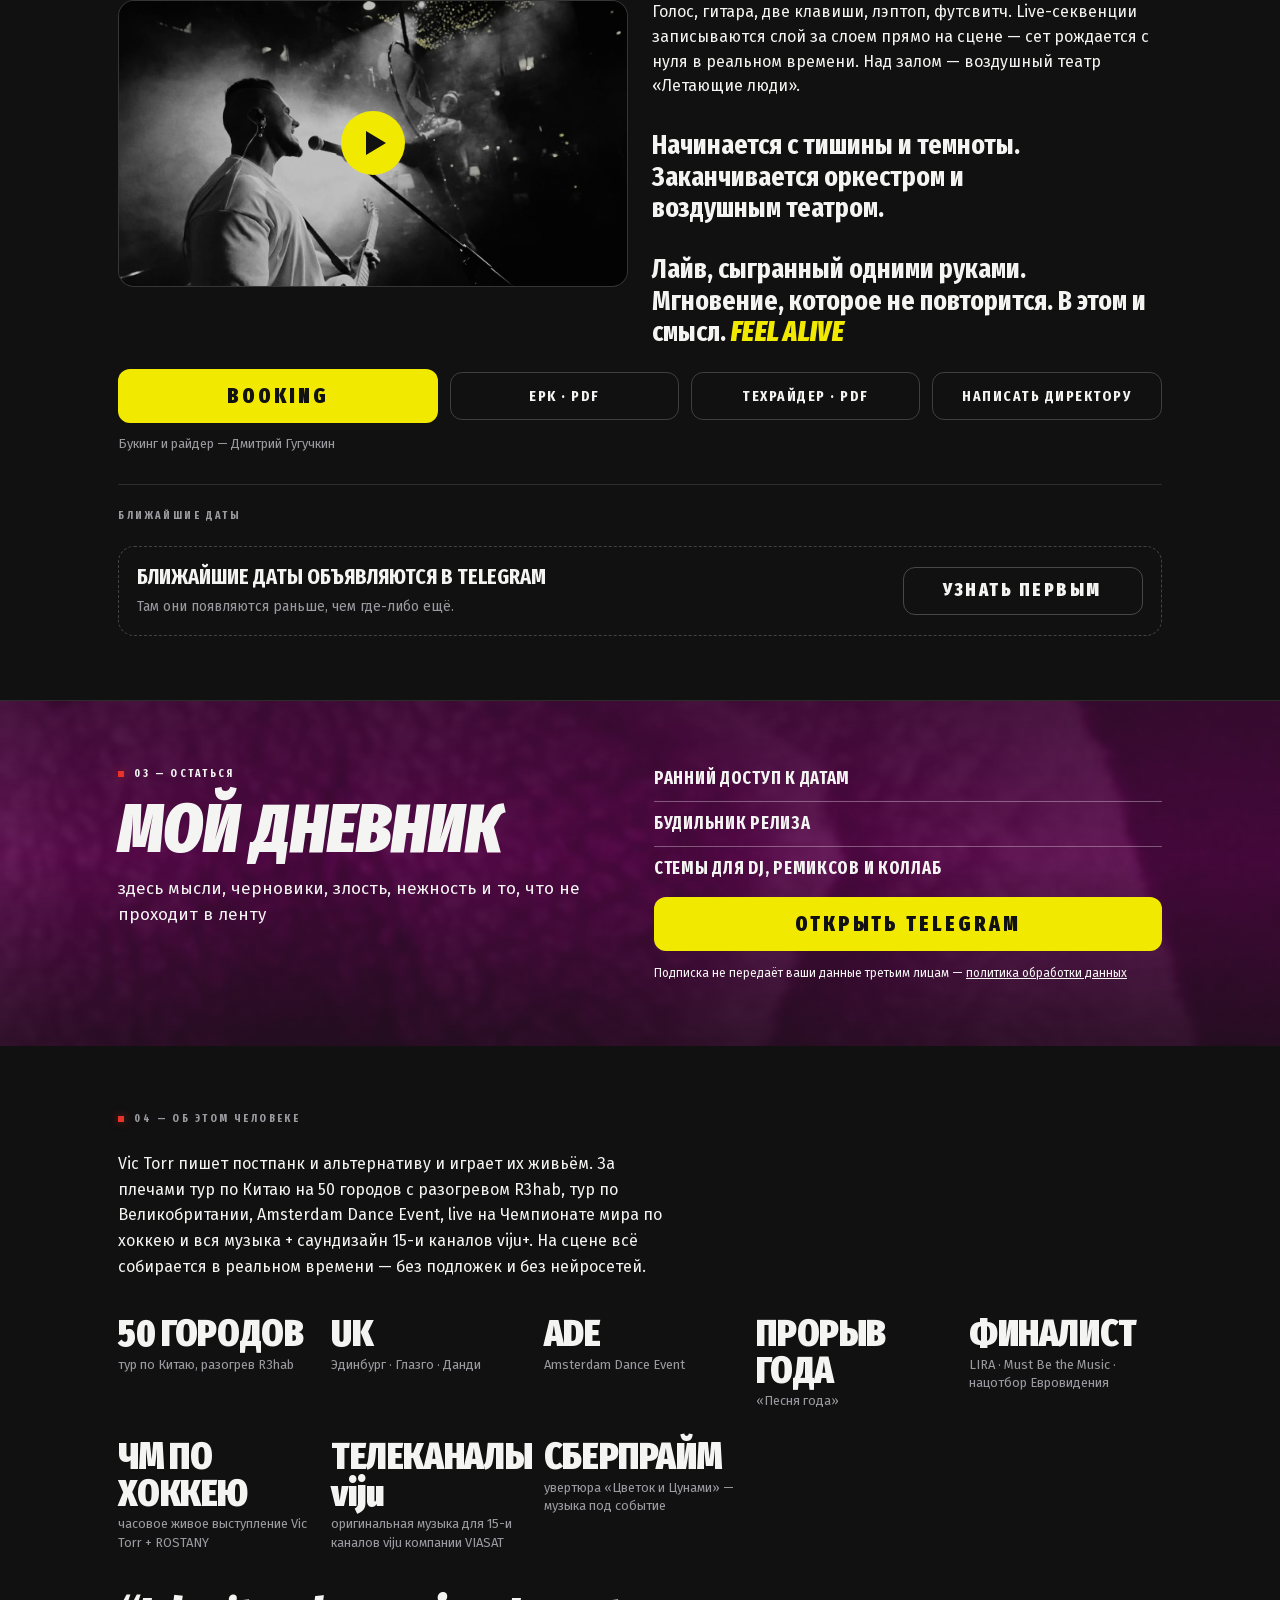
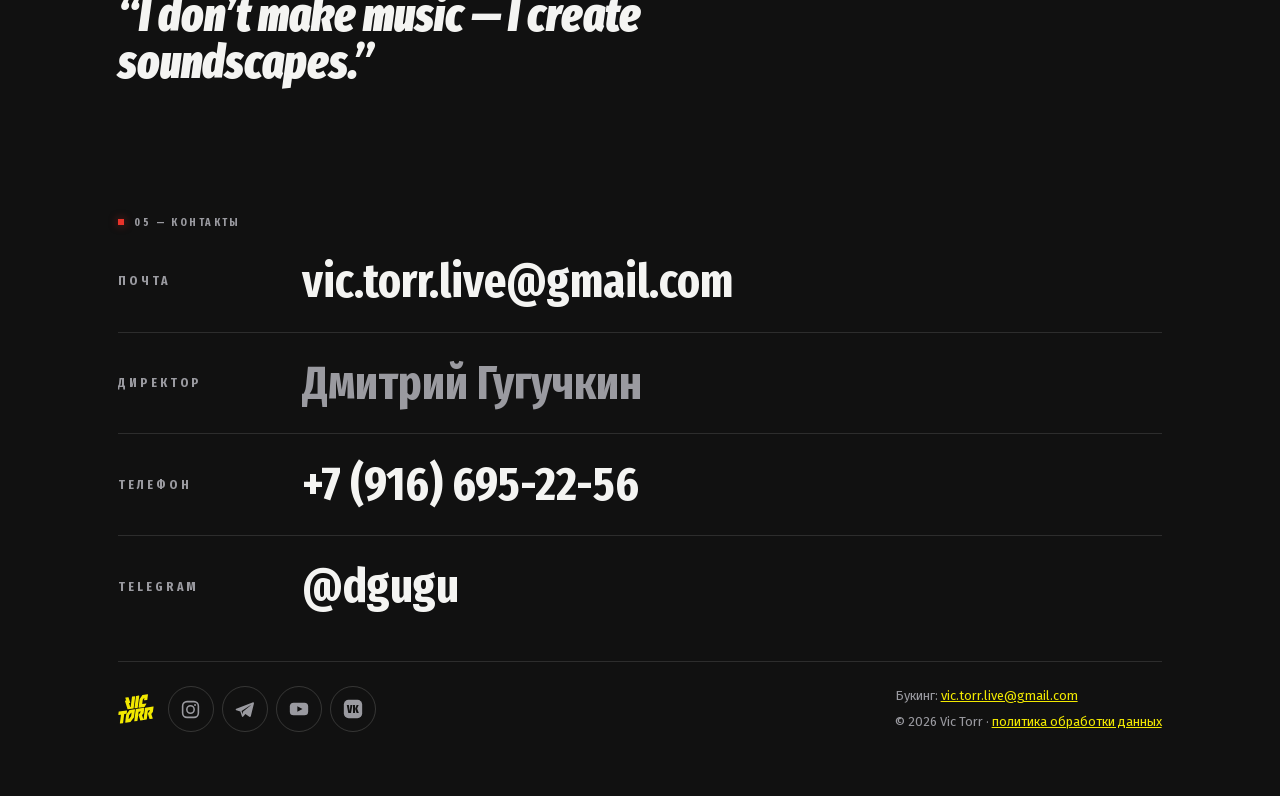
==== commit ca53e431: "MAIN - updated ABOUT" ====
--- a/index.html
+++ b/index.html
@@ -49,7 +49,6 @@
     <div class="nav__in">
       <a class="nav__link" href="#listen">Музыка</a>
       <a class="nav__link" href="#live">Live</a>
-      <a class="nav__link" href="#awards">Регалии</a>
       <a class="nav__link" href="#diary">Дневник</a>
       <a class="nav__link" href="#about">Обо мне</a>
       <a class="nav__link nav__link--contacts" href="#contacts" aria-label="Контакты">
@@ -65,10 +64,11 @@
       <div class="eyebrow"><span class="mark"></span><span>01 — слушать</span></div>
       <div class="releases">
         <article class="release">
-          <div class="cover">
+          <!-- Обложка нажимается как кнопка «Слушать везде»; для клавиатуры и скринридеров её дублирует кнопка -->
+          <a class="cover release__cover" href="https://link.1mp.ru/knsv" target="_blank" rel="noopener" data-listen="koni" tabindex="-1" aria-hidden="true">
             <img src="images/cover-koni.webp" alt="Обложка сингла «Кони»" width="1200" height="1200">
             <div class="release__badge"><span class="mark"></span><span>новый релиз</span></div>
-          </div>
+          </a>
           <div class="release__meta">
             <h2 class="release__title">Кони</h2>
             <div class="release__type">сингл</div>
@@ -219,9 +219,30 @@
       </div>
     </section>
 
-    <!-- 5. 03 — регалии -->
-    <section id="awards" class="wrap section">
-      <div class="eyebrow"><span class="mark"></span><span>03 — регалии</span></div>
+    <!-- 5. 03 — мой дневник: сразу после лайва, пока эмоция живая -->
+    <section id="diary" class="diary">
+      <div class="wrap diary__inner">
+        <div class="diary__col">
+          <div class="eyebrow"><span class="mark"></span><span>03 — остаться</span></div>
+          <h2 class="h2 diary__title">мой дневник</h2>
+          <p class="diary__lead">здесь мысли, черновики, злость, нежность и то, что не проходит в ленту</p>
+        </div>
+        <div class="diary__col diary__col--cta">
+          <ul class="perks">
+            <li>Ранний доступ к датам</li>
+            <li>Будильник релиза</li>
+            <li>Стемы для DJ, ремиксов и коллаб</li>
+          </ul>
+          <a class="btn btn--yellow" href="https://t.me/vic_torr_808" target="_blank" rel="noopener">Открыть Telegram</a>
+          <p class="diary__legal">Подписка не передаёт ваши данные третьим лицам — <a href="#privacy" data-privacy>политика обработки данных</a></p>
+        </div>
+      </div>
+    </section>
+
+    <!-- 6. 04 — об этом человеке: био, регалии, цитата -->
+    <section id="about" class="wrap section">
+      <div class="eyebrow"><span class="mark"></span><span>04 — об этом человеке</span></div>
+      <p class="bio">Vic Torr пишет постпанк и альтернативу и играет их живьём. За плечами тур по Китаю на 50 городов с разогревом R3hab, тур по Великобритании, Amsterdam Dance Event, live на Чемпионате мира по хоккею и вся музыка + саундизайн 15-и каналов viju+. На сцене всё собирается в реальном времени — без подложек и без нейросетей.</p>
       <div class="awards">
         <div class="award"><div class="award__fact">50 городов</div><div class="award__note">тур по Китаю, разогрев R3hab</div></div>
         <div class="award"><div class="award__fact">UK</div><div class="award__note">Эдинбург · Глазго · Данди</div></div>
@@ -232,42 +253,12 @@
         <div class="award"><div class="award__fact">Телеканалы <span>viju</span></div><div class="award__note">оригинальная музыка для 15-и каналов viju компании VIASAT</div></div>
         <div class="award"><div class="award__fact">СберПрайм</div><div class="award__note">увертюра «Цветок и Цунами» — музыка под событие</div></div>
       </div>
+      <p class="about__quote" lang="en">“I don’t make music — I create soundscapes.”</p>
     </section>
 
-    <!-- 6. 04 — мой дневник -->
-    <section id="diary" class="diary">
-      <div class="wrap diary__inner">
-        <div class="diary__col">
-          <div class="eyebrow"><span class="mark"></span><span>04 — остаться</span></div>
-          <h2 class="h2 diary__title">мой дневник</h2>
-          <p class="diary__lead">здесь мысли, черновики, злость, нежность и то, что не проходит в ленту</p>
-        </div>
-        <div class="diary__col diary__col--cta">
-          <ul class="perks">
-            <li>Ранний доступ к датам</li>
-            <li>Будильник релиза</li>
-            <li>Стемы для DJ, ремиксов и коллаб</li>
-          </ul>
-          <a class="btn btn--yellow" href="https://t.me/vic_torr_808" target="_blank" rel="noopener">Открыть Telegram</a>
-          <p class="diary__legal">Подписка не передаёт ваши данные третьим лицам — <a href="#privacy" data-privacy>политика обработки данных</a></p>
-        </div>
-      </div>
-    </section>
-
-    <!-- 7. 05 — об этом человеке -->
-    <section id="about" class="wrap section">
-      <div class="eyebrow"><span class="mark"></span><span>05 — об этом человеке</span></div>
-      <p class="bio">Vic Torr пишет постпанк и альтернативу и играет их живьём. За плечами тур по Китаю на 50 городов с разогревом R3hab, тур по Великобритании, Amsterdam Dance Event, live на Чемпионате мира по хоккею и вся музыка + саундизайн 15-и каналов viju+. На сцене всё собирается в реальном времени — без подложек и без нейросетей.</p>
-      <div class="quotes">
-        <p class="quote--be" lang="be">“Я не пішу музыку — я ствараю гукавыя прасторы.”</p>
-        <p class="quote--en" lang="en">“I don’t make music — I create soundscapes.”</p>
-        <p class="quote--ru">Говорят, что при прослушивании музыки вырабатывается окситоцин, как при объятиях. Поэтому — позволь мне тебя обнять, мой друг.</p>
-      </div>
-    </section>
-
-    <!-- 8. 06 — контакты: напрямую, телефон и Telegram нажимаются на телефоне -->
+    <!-- 7. 05 — контакты: напрямую, телефон и Telegram нажимаются на телефоне -->
     <section id="contacts" class="wrap section">
-      <div class="eyebrow"><span class="mark"></span><span>06 — контакты</span></div>
+      <div class="eyebrow"><span class="mark"></span><span>05 — контакты</span></div>
       <ul class="contacts">
         <li class="contacts__row">
           <span class="contacts__label">Почта</span>
@@ -317,6 +308,7 @@
 
   <!-- Pop-up «Где слушать»: открывается кнопками и плитками с data-listen="…" (main.js).
        Ссылки ведут прямо на трек; где релиза на площадке не нашлось — на страницу артиста.
+       Звук — только /track/ID: ссылка /release/ у части слушателей открывает карточку артиста.
        Новый трек — ещё одна группа .pick__release с тем же data-release, что у кнопки. -->
   <dialog class="privacy pick" id="pick" aria-label="Где слушать">
     <div class="privacy__body pick__body">
@@ -328,7 +320,7 @@
         </div>
         <div class="platforms__grid pick__grid">
           <a class="platform" href="https://music.apple.com/ru/album/6800753357" target="_blank" rel="noopener" aria-label="Apple Music"><img src="images/logo-apple-music.svg" alt=""></a>
-          <a class="platform" href="https://zvuk.com/release/52399627" target="_blank" rel="noopener" aria-label="Звук"><img src="images/logo-zvuk.svg" alt=""></a>
+          <a class="platform" href="https://zvuk.com/track/185714094" target="_blank" rel="noopener" aria-label="Звук"><img src="images/logo-zvuk.svg" alt=""></a>
           <a class="platform" href="https://music.mts.ru/album/43514717" target="_blank" rel="noopener" aria-label="КИОН"><img src="images/logo-kion.svg" alt=""></a>
           <a class="platform" href="https://music.vk.com/link/ecydf" target="_blank" rel="noopener" aria-label="VK Музыка"><img src="images/logo-vk.svg" alt=""></a>
           <a class="platform" href="https://music.yandex.ru/album/43514717" target="_blank" rel="noopener" aria-label="Яндекс Музыка"><img src="images/logo-yandex-music.svg" alt=""></a>
@@ -342,7 +334,7 @@
         </div>
         <div class="platforms__grid pick__grid">
           <a class="platform" href="https://music.apple.com/ru/album/1820949121" target="_blank" rel="noopener" aria-label="Apple Music"><img src="images/logo-apple-music.svg" alt=""></a>
-          <a class="platform" href="https://zvuk.com/release/39116145" target="_blank" rel="noopener" aria-label="Звук"><img src="images/logo-zvuk.svg" alt=""></a>
+          <a class="platform" href="https://zvuk.com/track/144602829" target="_blank" rel="noopener" aria-label="Звук"><img src="images/logo-zvuk.svg" alt=""></a>
           <a class="platform" href="https://music.mts.ru/album/37076889" target="_blank" rel="noopener" aria-label="КИОН"><img src="images/logo-kion.svg" alt=""></a>
           <a class="platform" href="https://music.vk.com/link/IRYPF" target="_blank" rel="noopener" aria-label="VK Музыка"><img src="images/logo-vk.svg" alt=""></a>
           <a class="platform" href="https://music.yandex.ru/album/37076889" target="_blank" rel="noopener" aria-label="Яндекс Музыка"><img src="images/logo-yandex-music.svg" alt=""></a>
@@ -356,7 +348,7 @@
         </div>
         <div class="platforms__grid pick__grid">
           <a class="platform" href="https://music.apple.com/ru/album/1812472911" target="_blank" rel="noopener" aria-label="Apple Music"><img src="images/logo-apple-music.svg" alt=""></a>
-          <a class="platform" href="https://zvuk.com/release/38590183" target="_blank" rel="noopener" aria-label="Звук"><img src="images/logo-zvuk.svg" alt=""></a>
+          <a class="platform" href="https://zvuk.com/track/143996620" target="_blank" rel="noopener" aria-label="Звук"><img src="images/logo-zvuk.svg" alt=""></a>
           <a class="platform" href="https://music.mts.ru/album/36515357" target="_blank" rel="noopener" aria-label="КИОН"><img src="images/logo-kion.svg" alt=""></a>
           <a class="platform" href="https://music.vk.com/link/w9tJi" target="_blank" rel="noopener" aria-label="VK Музыка"><img src="images/logo-vk.svg" alt=""></a>
           <a class="platform" href="https://music.yandex.ru/album/36515357" target="_blank" rel="noopener" aria-label="Яндекс Музыка"><img src="images/logo-yandex-music.svg" alt=""></a>
@@ -370,7 +362,7 @@
         </div>
         <div class="platforms__grid pick__grid">
           <a class="platform" href="https://music.apple.com/ru/album/6793155204" target="_blank" rel="noopener" aria-label="Apple Music"><img src="images/logo-apple-music.svg" alt=""></a>
-          <a class="platform" href="https://zvuk.com/artist/212249377" target="_blank" rel="noopener" aria-label="Звук"><img src="images/logo-zvuk.svg" alt=""></a>
+          <a class="platform" href="https://zvuk.com/track/184433578" target="_blank" rel="noopener" aria-label="Звук"><img src="images/logo-zvuk.svg" alt=""></a>
           <a class="platform" href="https://music.mts.ru/album/43180313" target="_blank" rel="noopener" aria-label="КИОН"><img src="images/logo-kion.svg" alt=""></a>
           <a class="platform" href="https://music.vk.com/link/icmq7" target="_blank" rel="noopener" aria-label="VK Музыка"><img src="images/logo-vk.svg" alt=""></a>
           <a class="platform" href="https://music.yandex.ru/album/43180313" target="_blank" rel="noopener" aria-label="Яндекс Музыка"><img src="images/logo-yandex-music.svg" alt=""></a>
@@ -384,7 +376,7 @@
         </div>
         <div class="platforms__grid pick__grid">
           <a class="platform" href="https://music.apple.com/ru/album/1816811294" target="_blank" rel="noopener" aria-label="Apple Music"><img src="images/logo-apple-music.svg" alt=""></a>
-          <a class="platform" href="https://zvuk.com/artist/212249377" target="_blank" rel="noopener" aria-label="Звук"><img src="images/logo-zvuk.svg" alt=""></a>
+          <a class="platform" href="https://zvuk.com/track/144320716" target="_blank" rel="noopener" aria-label="Звук"><img src="images/logo-zvuk.svg" alt=""></a>
           <a class="platform" href="https://music.mts.ru/album/36832441" target="_blank" rel="noopener" aria-label="КИОН"><img src="images/logo-kion.svg" alt=""></a>
           <a class="platform" href="https://vk.ru/vic_torr_808" target="_blank" rel="noopener" aria-label="VK Музыка"><img src="images/logo-vk.svg" alt=""></a>
           <a class="platform" href="https://music.yandex.ru/album/36832441/track/139671926" target="_blank" rel="noopener" aria-label="Яндекс Музыка"><img src="images/logo-yandex-music.svg" alt=""></a>
--- a/style.css
+++ b/style.css
@@ -310,6 +310,8 @@
   padding: 16px;
   display: flex; flex-direction: column; gap: 14px;
 }
+.release__cover { display: block; transition: var(--ease); }
+.release__cover:hover { transform: translateY(-1px); }
 .release__badge {
   position: absolute; top: 14px; left: 14px;
   padding: 5px 10px;
@@ -696,7 +698,7 @@
 .dates-empty .btn { flex: 0 1 240px; height: auto; min-height: 48px; font-size: 18px; border: 1px solid rgba(244,244,242,.24); background: none; }
 .dates-empty .btn:hover { background: rgba(255,255,255,.08); }
 
-/* ---------- 5. 03 — регалии ---------- */
+/* ---------- Регалии (внутри «об этом человеке») ---------- */
 .section {
   padding-top: clamp(44px, 5vw, 88px);
   padding-bottom: clamp(44px, 5vw, 88px);
@@ -720,7 +722,7 @@
 .award__fact span { text-transform: none; letter-spacing: 0; }
 .award__note { font-size: 13px; line-height: 1.4; color: var(--gray); text-wrap: pretty; }
 
-/* ---------- 6. 04 — мой дневник ---------- */
+/* ---------- 03 — мой дневник ---------- */
 .diary {
   background:
     linear-gradient(180deg, rgba(17,17,17,.62) 0%, rgba(17,17,17,.45) 45%, rgba(17,17,17,.78) 100%),
@@ -753,26 +755,21 @@
 .diary__legal { font-size: 12px; line-height: 1.45; }
 .diary__legal a { color: var(--text); }
 
-/* ---------- 7. 05 — об этом человеке ---------- */
+/* ---------- 04 — об этом человеке ---------- */
 .bio { max-width: 62ch; font-size: 16px; line-height: 1.6; text-wrap: pretty; }
-.quotes {
-  display: grid;
-  grid-template-columns: repeat(auto-fit, minmax(240px, 1fr));
-  gap: 24px 32px;
-  align-items: start;
-}
-.quotes p { text-wrap: pretty; }
-.quote--be { font-size: 17px; font-style: italic; line-height: 1.5; }
-.quote--en {
+.bio + .awards { margin-top: 12px; }
+.about__quote {
+  max-width: 24ch;
+  margin-top: 16px;
   font-family: var(--cond);
   font-weight: 900;
   font-style: italic;
-  font-size: clamp(26px, 2.8vw, 34px);
-  line-height: 1.05;
-}
-.quote--ru { font-size: 15px; line-height: 1.55; color: var(--gray); }
-
-/* ---------- 06 — контакты ---------- */
+  font-size: clamp(30px, 3.6vw, 48px);
+  line-height: 1.02;
+  text-wrap: pretty;
+}
+
+/* ---------- 05 — контакты ---------- */
 .contacts { margin: 0; padding: 0; list-style: none; }
 .contacts__row {
   display: flex; flex-direction: column; gap: 6px;
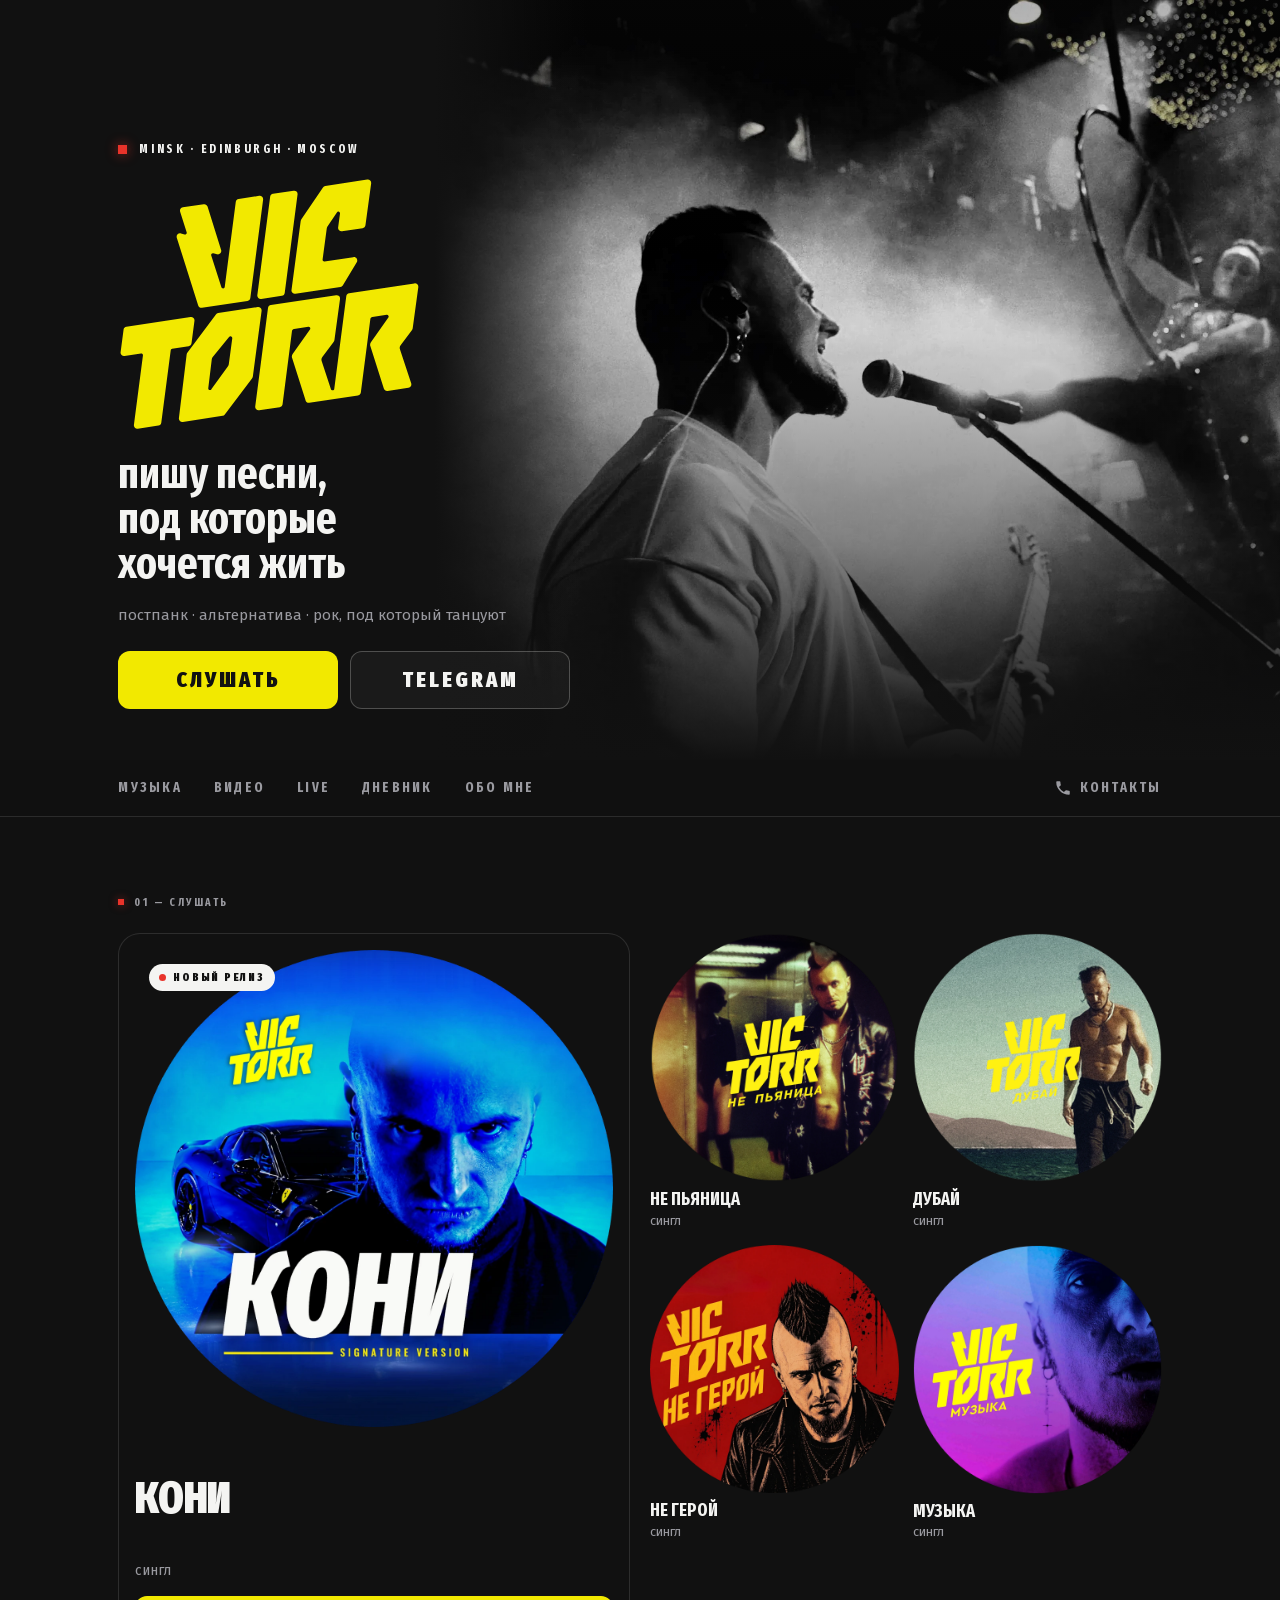
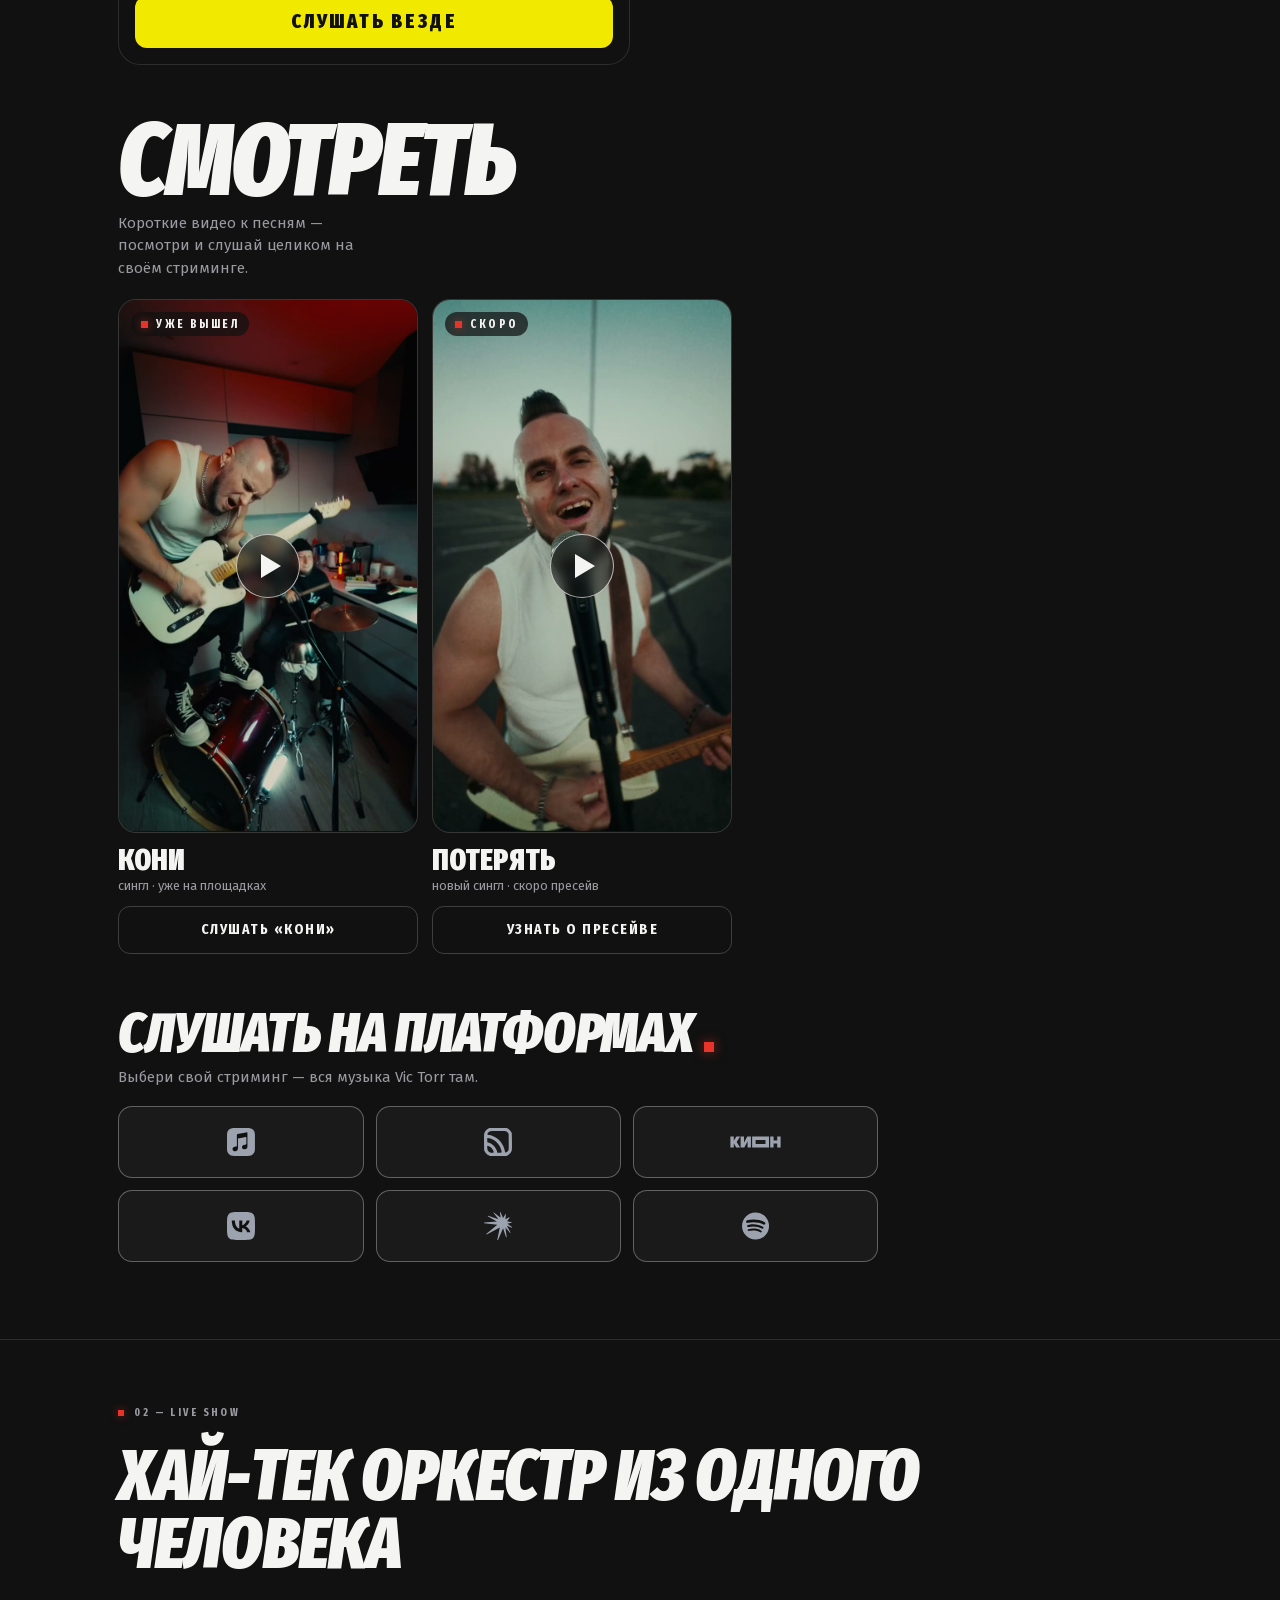
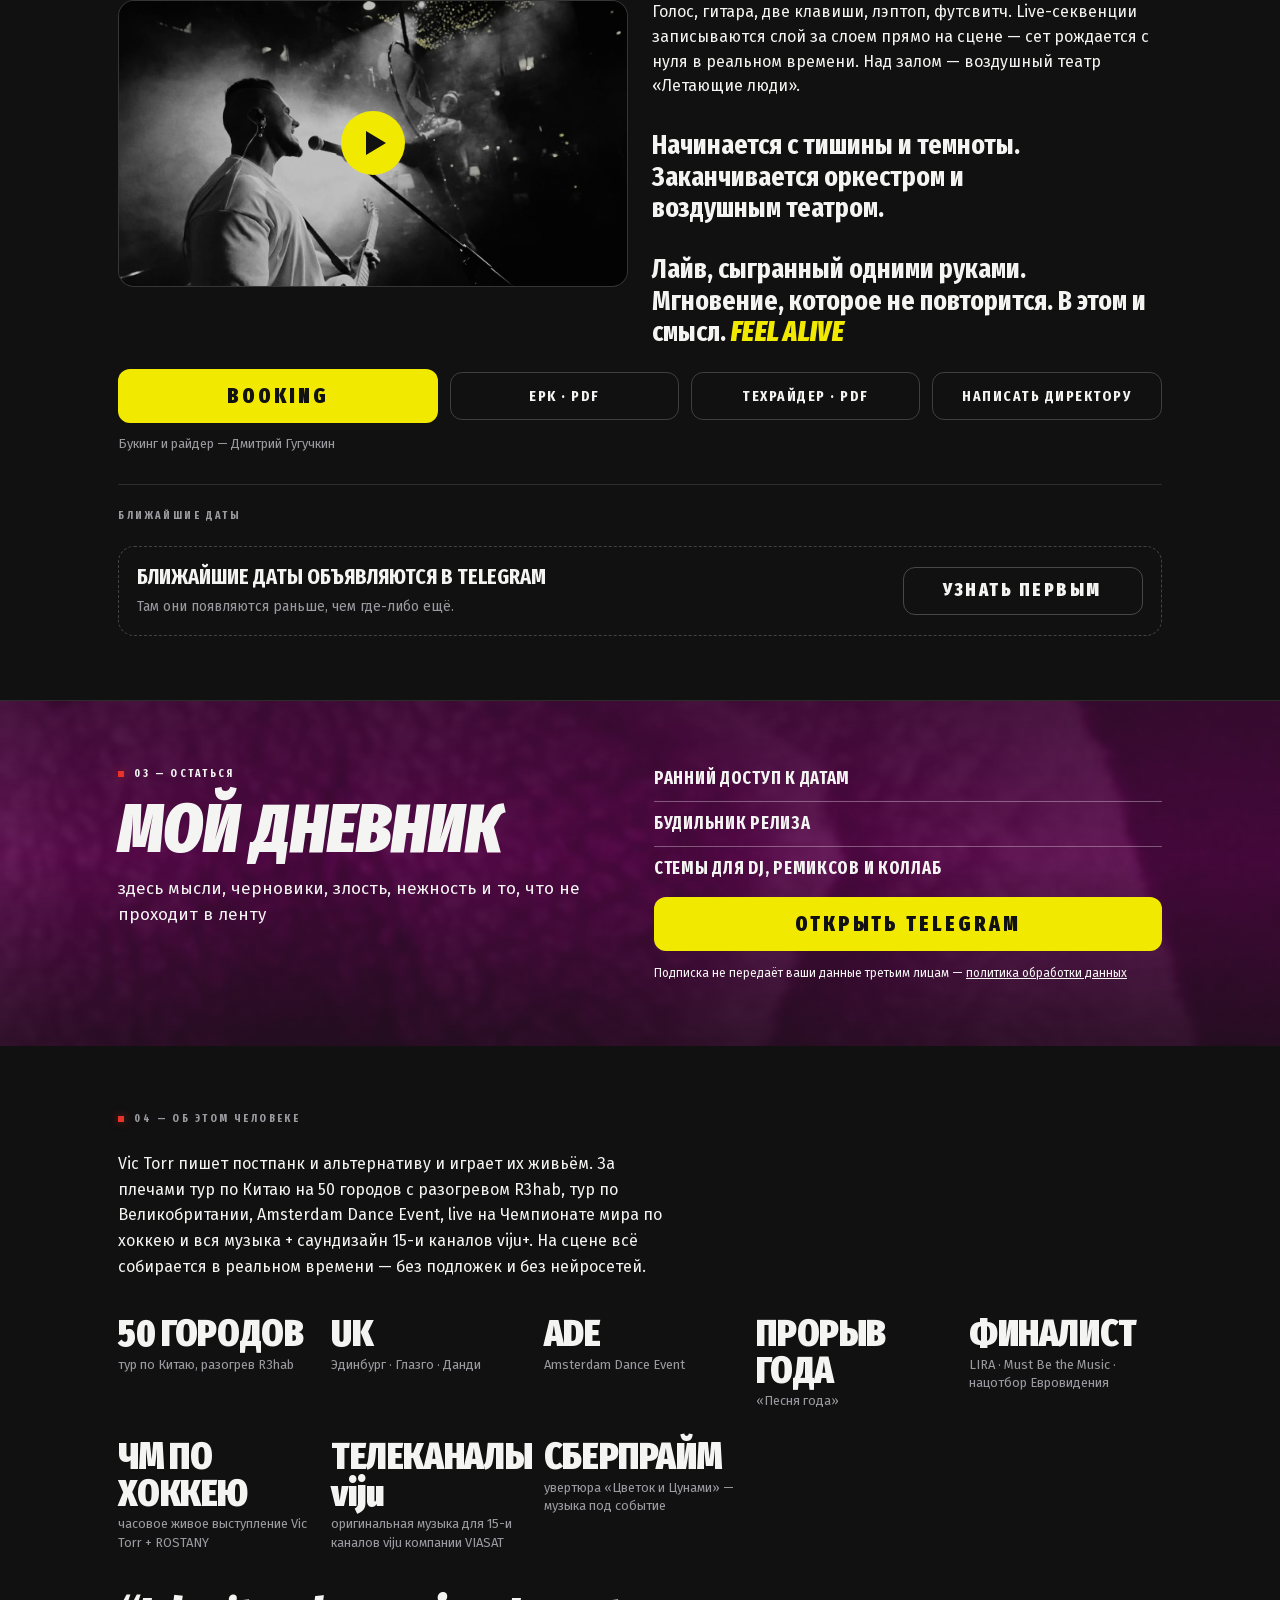
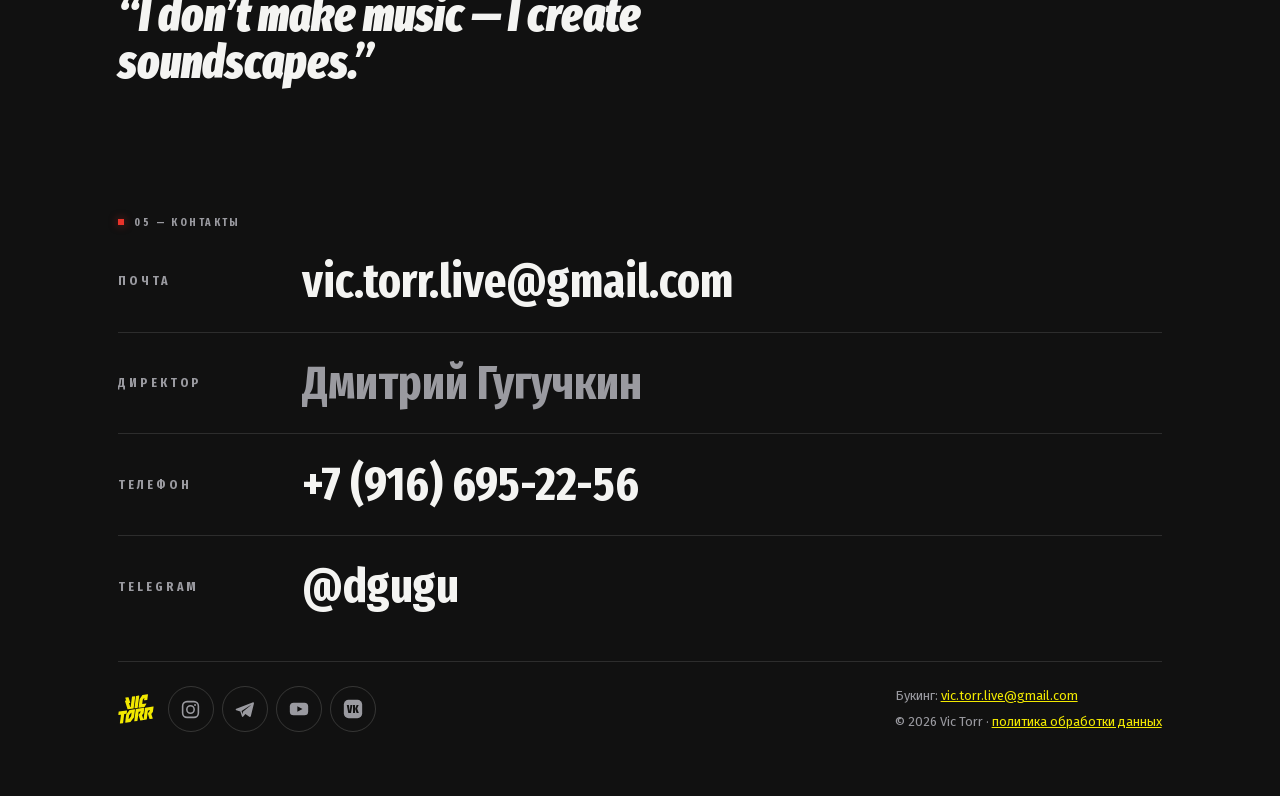
==== commit 5ccfe94f: "MAIN - updated video menu" ====
--- a/index.html
+++ b/index.html
@@ -48,6 +48,7 @@
   <nav class="nav" aria-label="Разделы">
     <div class="nav__in">
       <a class="nav__link" href="#listen">Музыка</a>
+      <a class="nav__link" href="#reels">Видео</a>
       <a class="nav__link" href="#live">Live</a>
       <a class="nav__link" href="#diary">Дневник</a>
       <a class="nav__link" href="#about">Обо мне</a>
@@ -102,7 +103,7 @@
       </div>
 
       <!-- Видео к песням: вертикальные, как в телефоне. Новый ролик — ещё одна .reel в .reels__row -->
-      <div class="reels">
+      <div id="reels" class="reels">
         <div class="reels__head reveal">
           <h2 class="reels__title">Смотреть</h2>
           <p class="reels__sub">Короткие видео к песням — посмотри и слушай целиком на своём стриминге.</p>
--- a/style.css
+++ b/style.css
@@ -368,6 +368,7 @@
 .reels {
   display: flex; flex-direction: column; gap: 20px;
   padding-top: clamp(18px, 2.4vw, 32px);
+  scroll-margin-top: 24px;
 }
 .reels__head { display: flex; flex-direction: column; gap: 8px; }
 .reels__title {
@@ -387,7 +388,7 @@
   gap: 22px 12px;
 }
 .reel { margin: 0; min-width: 0; display: flex; flex-direction: column; gap: 10px; }
-.reel__cap { display: flex; flex-direction: column; gap: 2px; }
+.reel__cap { flex: 1; display: flex; flex-direction: column; gap: 2px; } /* кнопки роликов — на одной линии, даже если подпись в две строки */
 .reel__title {
   font-family: var(--cond);
   font-weight: 900;
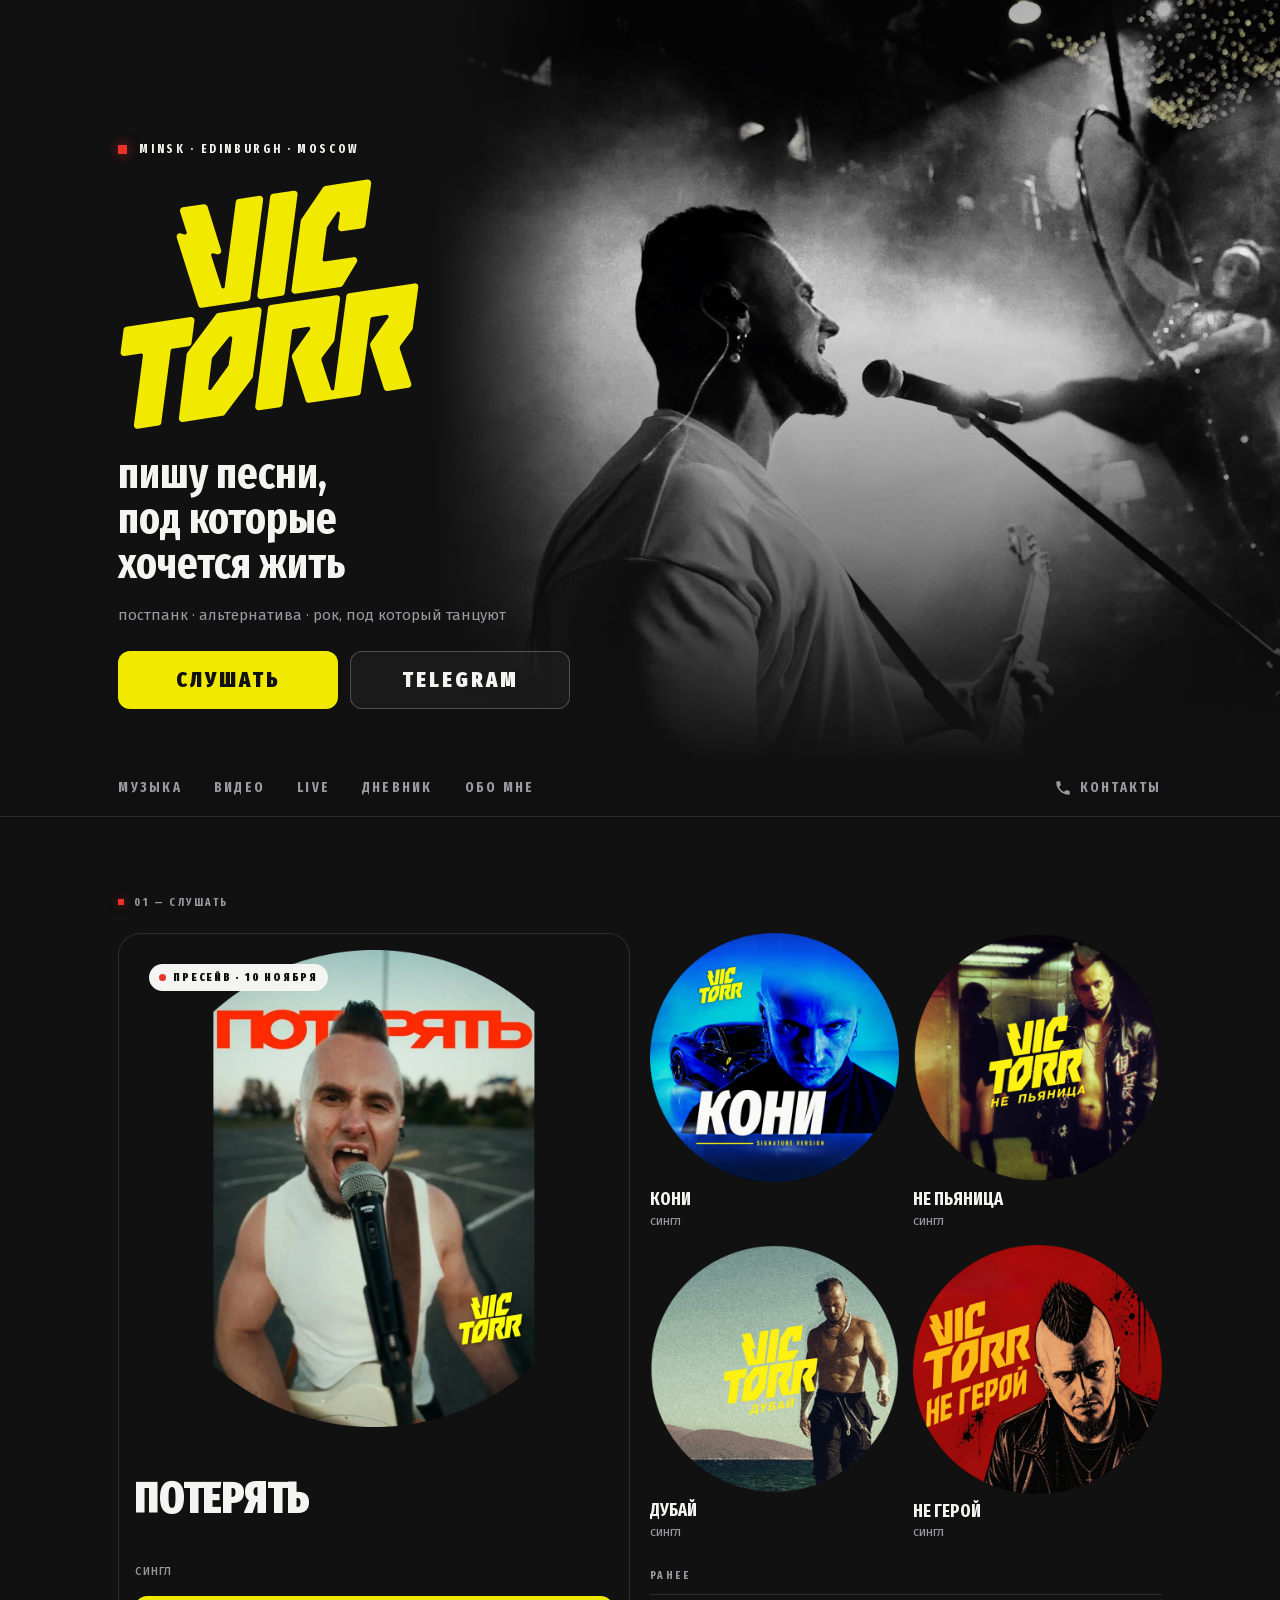
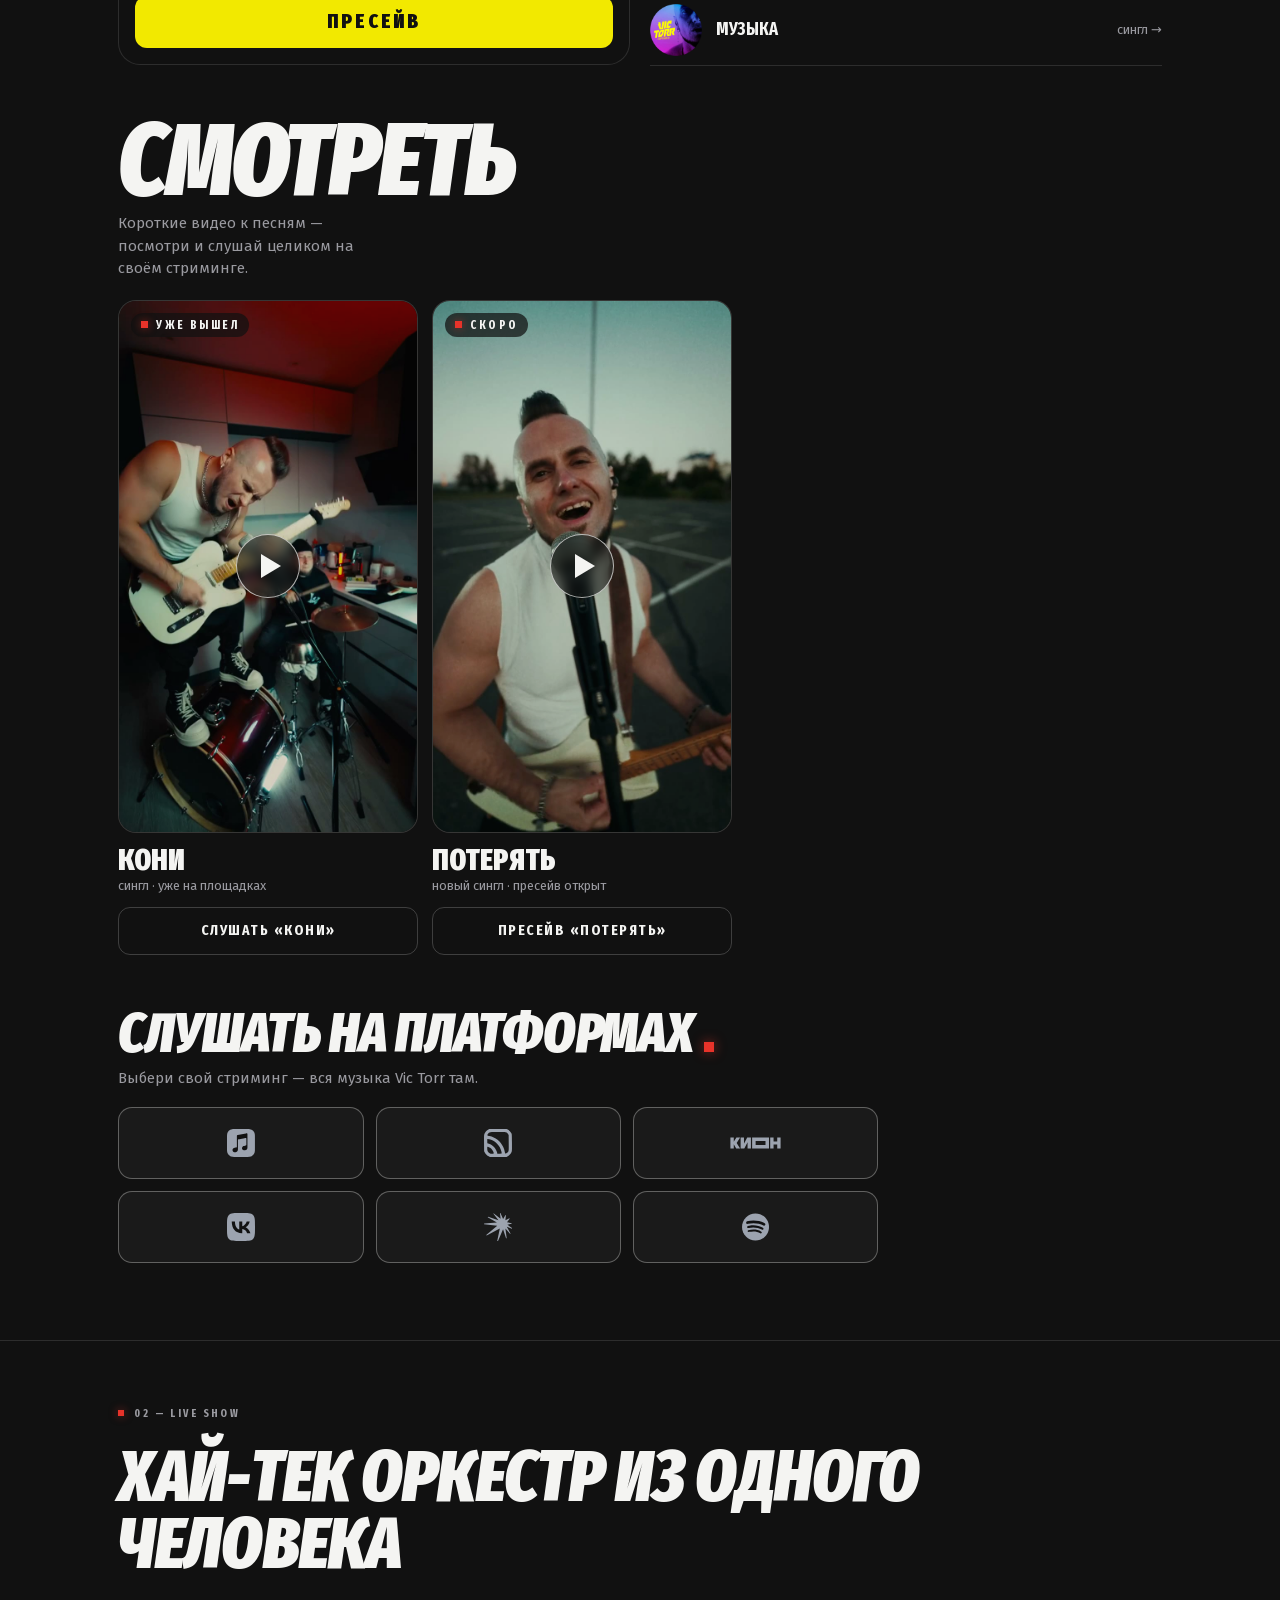
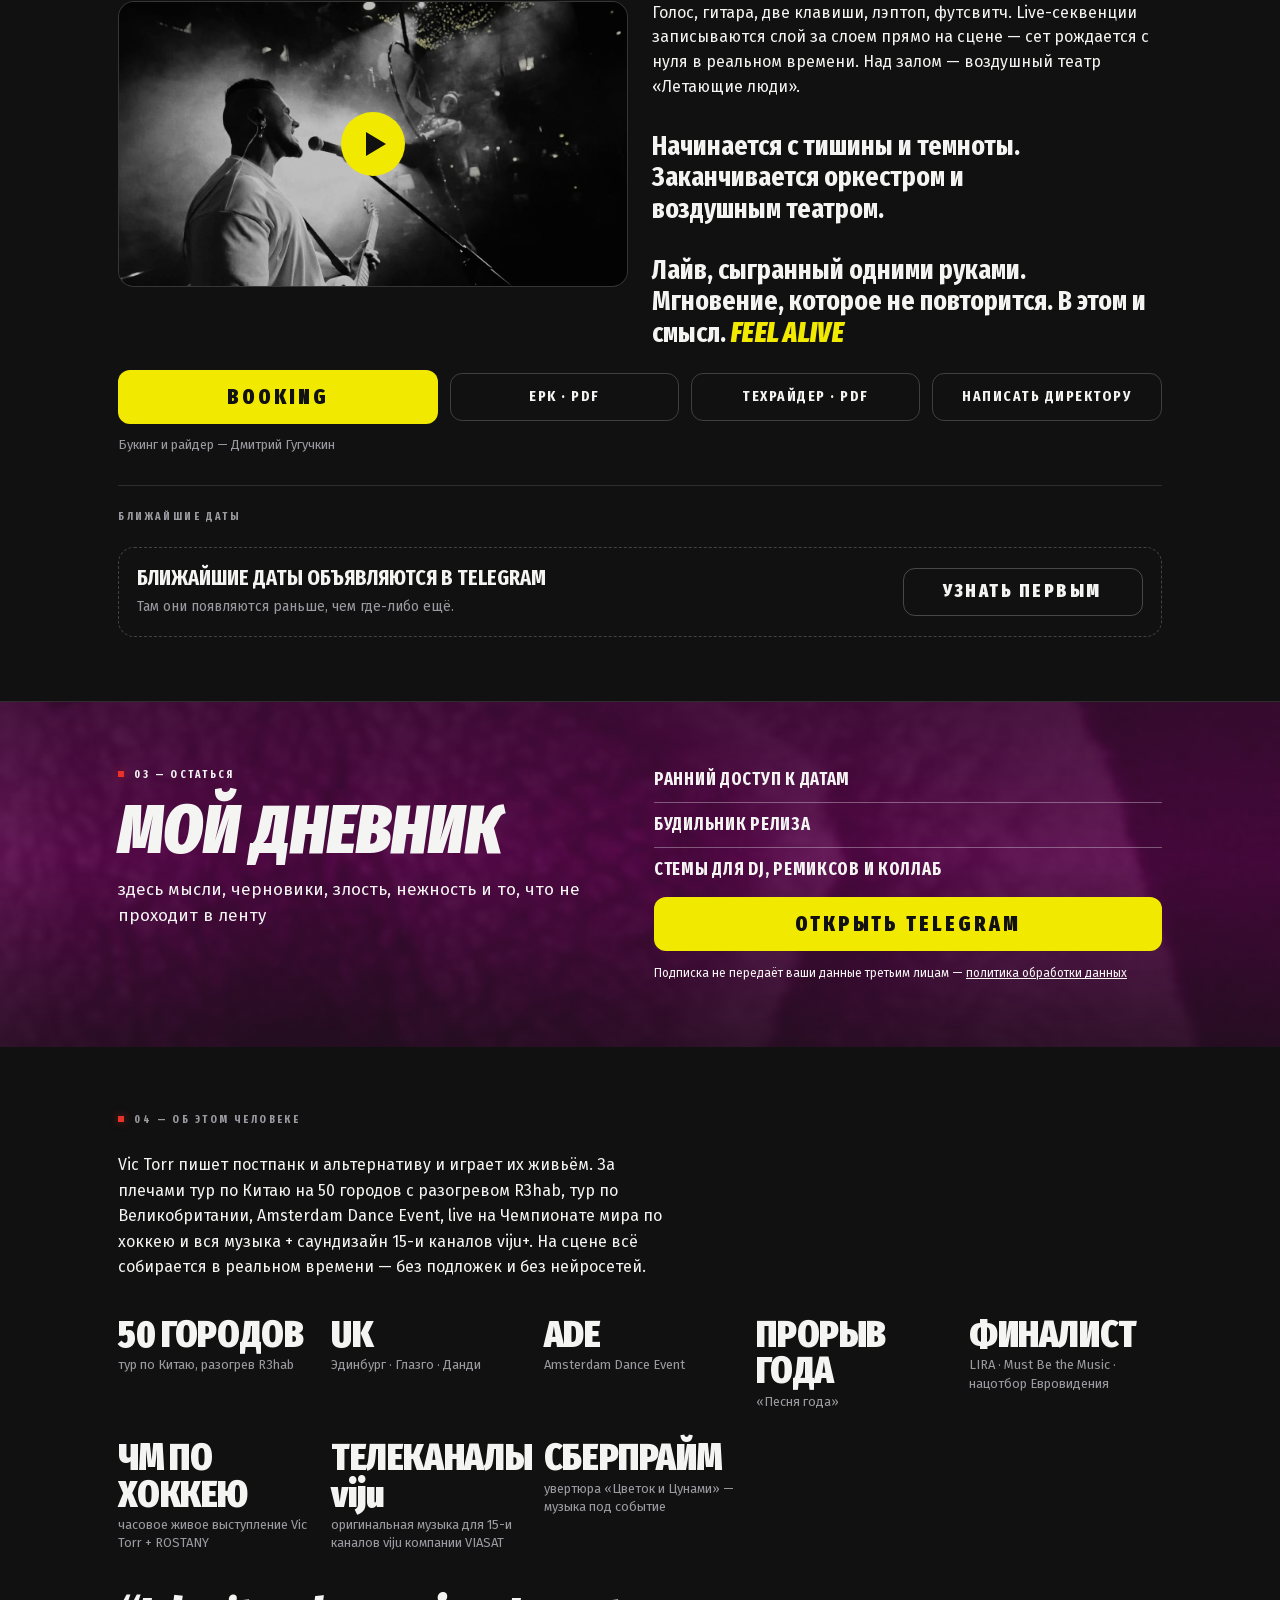
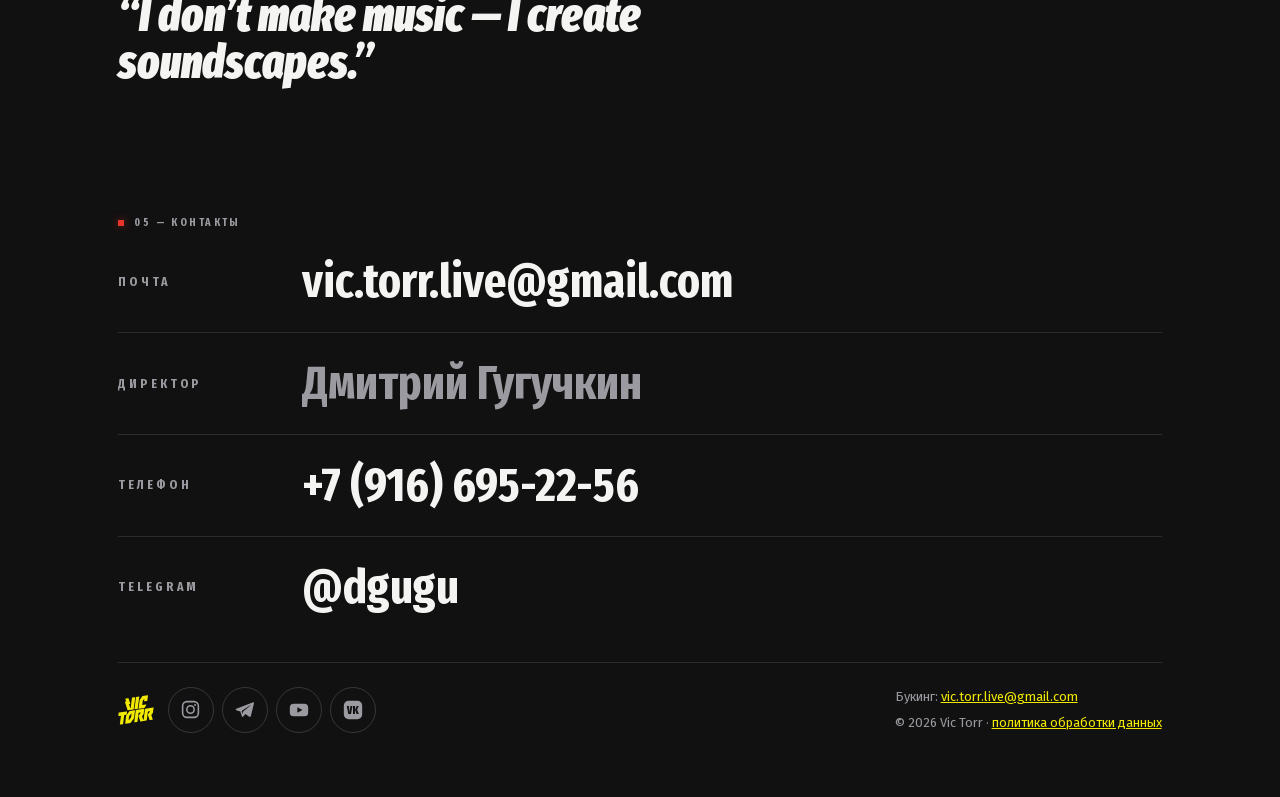
==== commit 14a024e1: "MAIN - music albums new design + PRESAVE ПОТЕРЯТЬ + Yandex Metrics" ====
--- a/index.html
+++ b/index.html
@@ -24,6 +24,21 @@
   <link rel="preload" href="fonts/fira-sans-extra-condensed-900-cyrillic.woff2" as="font" type="font/woff2" crossorigin>
   <link rel="preload" href="fonts/fira-sans-400-cyrillic.woff2" as="font" type="font/woff2" crossorigin>
   <link rel="stylesheet" href="style.css">
+
+  <!-- Яндекс Метрика: только счётчик и цели (reachGoal в main.js) + вебвизор и карта кликов.
+       Поля форм помечены ym-disable-keys — вебвизор не записывает, что в них вводят.
+       YM_ID — номер счётчика. Тот же номер — в corp/index.html -->
+  <script>
+    window.YM_ID = 113827995;
+    if (window.YM_ID) {
+      (function(m,e,t,r,i,k,a){m[i]=m[i]||function(){(m[i].a=m[i].a||[]).push(arguments)};
+      m[i].l=1*new Date();
+      for (var j = 0; j < document.scripts.length; j++) {if (document.scripts[j].src === r) { return; }}
+      k=e.createElement(t),a=e.getElementsByTagName(t)[0],k.async=1,k.src=r,a.parentNode.insertBefore(k,a)})
+      (window, document, 'script', 'https://mc.yandex.ru/metrika/tag.js?id=' + window.YM_ID, 'ym');
+      ym(window.YM_ID, 'init', { ssr: true, webvisor: true, clickmap: true, trackLinks: true, accurateTrackBounce: true });
+    }
+  </script>
 </head>
 <body>
 
@@ -65,20 +80,27 @@
       <div class="eyebrow"><span class="mark"></span><span>01 — слушать</span></div>
       <div class="releases">
         <article class="release">
-          <!-- Обложка нажимается как кнопка «Слушать везде»; для клавиатуры и скринридеров её дублирует кнопка -->
-          <a class="cover release__cover" href="https://link.1mp.ru/knsv" target="_blank" rel="noopener" data-listen="koni" tabindex="-1" aria-hidden="true">
-            <img src="images/cover-koni.webp" alt="Обложка сингла «Кони»" width="1200" height="1200">
-            <div class="release__badge"><span class="mark"></span><span>новый релиз</span></div>
+          <!-- Обложка нажимается как кнопка «Пресейв»; для клавиатуры и скринридеров её дублирует кнопка.
+               До релиза прямых ссылок на площадки нет — без data-listen, сразу на ссылку лейбла.
+               data-release-link — только для счётчика (main.js) -->
+          <a class="cover release__cover" href="https://link.1mp.ru/potr" target="_blank" rel="noopener" data-release-link="poteryat" tabindex="-1" aria-hidden="true">
+            <img src="images/cover-poteryat.webp" alt="Обложка сингла «Потерять»" width="1200" height="1200">
+            <div class="release__badge"><span class="mark"></span><span>пресейв · 10 ноября</span></div>
           </a>
           <div class="release__meta">
-            <h2 class="release__title">Кони</h2>
+            <h2 class="release__title">Потерять</h2>
             <div class="release__type">сингл</div>
           </div>
-          <a class="btn btn--yellow" href="https://link.1mp.ru/knsv" target="_blank" rel="noopener" data-listen="koni">Слушать везде</a>
+          <a class="btn btn--yellow" href="https://link.1mp.ru/potr" target="_blank" rel="noopener" data-release-link="poteryat">Пресейв</a>
         </article>
 
         <!-- data-listen открывает pop-up #pick с прямыми ссылками на трек; без JS работает href -->
         <div class="catalog">
+          <a class="tile" href="https://link.1mp.ru/knsv" target="_blank" rel="noopener" data-listen="koni">
+            <div class="cover"><img src="images/cover-koni.webp" alt="" width="1200" height="1200" loading="lazy"></div>
+            <div class="tile__title">Кони</div>
+            <div class="tile__type">сингл</div>
+          </a>
           <a class="tile" href="http://link.1mp.ru/vtnp" target="_blank" rel="noopener" data-listen="ne-pyanitsa">
             <div class="cover"><img src="images/cover-ne-pyanitsa.webp" alt="" width="1200" height="1200" loading="lazy"></div>
             <div class="tile__title">Не пьяница</div>
@@ -94,11 +116,15 @@
             <div class="tile__title">Не герой</div>
             <div class="tile__type">сингл</div>
           </a>
-          <a class="tile" href="https://music.yandex.ru/album/36832441/track/139671926" target="_blank" rel="noopener" data-listen="muzyka">
-            <div class="cover"><img src="images/cover-muzyka.webp" alt="" width="1200" height="1200" loading="lazy"></div>
-            <div class="tile__title">Музыка</div>
-            <div class="tile__type">сингл</div>
-          </a>
+          <!-- Плиток всегда четыре (2×2). Новый релиз — новая плитка первой, последняя плитка уходит строкой в «Ранее» -->
+          <div class="archive">
+            <div class="archive__label">Ранее</div>
+            <a class="archive__row" href="https://music.yandex.ru/album/36832441/track/139671926" target="_blank" rel="noopener" data-listen="muzyka">
+              <img class="archive__cover" src="images/cover-muzyka.webp" alt="" width="1200" height="1200" loading="lazy">
+              <span class="archive__title">Музыка</span>
+              <span class="archive__type">сингл</span>
+            </a>
+          </div>
         </div>
       </div>
 
@@ -133,9 +159,9 @@
             </div>
             <figcaption class="reel__cap">
               <span class="reel__title">Потерять</span>
-              <span class="reel__note">новый сингл · скоро пресейв</span>
+              <span class="reel__note">новый сингл · пресейв открыт</span>
             </figcaption>
-            <a class="btn btn--line" href="https://t.me/vic_torr_808" target="_blank" rel="noopener">Узнать о пресейве</a>
+            <a class="btn btn--line" href="https://link.1mp.ru/potr" target="_blank" rel="noopener" data-release-link="poteryat">Пресейв «Потерять»</a>
           </figure>
         </div>
       </div>
@@ -194,11 +220,11 @@
               <p class="form__hint">Оставьте хотя бы один контакт. Заявка придёт Vic Torr и Дмитрию одновременно.</p>
             </div>
             <div class="form__fields">
-              <label class="field"><span class="field__label">Телефон</span><input name="phone" type="tel" autocomplete="tel" placeholder="+7 900 000-00-00"></label>
-              <label class="field"><span class="field__label">Telegram</span><input name="telegram" type="text" autocomplete="off" placeholder="@username"></label>
-              <label class="field"><span class="field__label">Почта</span><input name="email" type="email" autocomplete="email" placeholder="name@mail.com"></label>
+              <label class="field"><span class="field__label">Телефон</span><input class="ym-disable-keys" name="phone" type="tel" autocomplete="tel" placeholder="+7 900 000-00-00"></label>
+              <label class="field"><span class="field__label">Telegram</span><input class="ym-disable-keys" name="telegram" type="text" autocomplete="off" placeholder="@username"></label>
+              <label class="field"><span class="field__label">Почта</span><input class="ym-disable-keys" name="email" type="email" autocomplete="email" placeholder="name@mail.com"></label>
             </div>
-            <label class="field"><span class="field__label">Сообщение</span><textarea name="message" rows="4" placeholder="Город, дата, площадка, формат"></textarea></label>
+            <label class="field"><span class="field__label">Сообщение</span><textarea class="ym-disable-keys" name="message" rows="4" placeholder="Город, дата, площадка, формат"></textarea></label>
             <p class="form__error" role="alert" hidden></p>
             <div class="form__foot">
               <button type="submit" class="form__submit">Отправить заявку</button>
@@ -393,7 +419,7 @@
     <div class="privacy__body">
       <button type="button" class="privacy__close" data-privacy-close aria-label="Закрыть">×</button>
       <h2 class="h2 privacy__title" id="privacy-title">Политика обработки данных</h2>
-      <p>Этот сайт не использует cookies, счётчики и системы аналитики и не собирает данные посетителей автоматически.</p>
+      <p>Сайт использует счётчик Яндекс Метрики (ООО «Яндекс»): он собирает обезличенную статистику посещений и переходов — страницы, источник перехода, тип устройства, примерное местоположение — и для этого использует cookies. Для улучшения сайта счётчик также обезличенно записывает действия на странице — прокрутку, движения и клики (вебвизор); текст, который вы вводите в поля формы, не записывается. Отключить cookies можно в настройках браузера — сайт продолжит работать.</p>
       <p>Персональные данные — телефон, имя пользователя Telegram, адрес электронной почты и текст сообщения — обрабатываются только в том случае, если вы сами отправляете заявку через форму BOOKING или пишете нам напрямую.</p>
       <p>Данные используются исключительно для того, чтобы связаться с вами и обсудить концерт или сотрудничество. Мы не продаём, не публикуем и не передаём их третьим лицам, за исключением случаев, предусмотренных законодательством. Для доставки заявки используются Telegram и электронная почта.</p>
       <p>Отправляя форму, вы соглашаетесь на обработку указанных данных для этой цели. Данные хранятся не дольше, чем это необходимо для ответа и дальнейшего общения по заявке.</p>
--- a/style.css
+++ b/style.css
@@ -362,6 +362,47 @@
 }
 .tile__type { font-size: 13px; color: var(--gray); margin-top: -6px; }
 
+/* «Ранее»: релизы старше четырёх плиток — трек-листом под ними, на всю ширину каталога */
+.archive {
+  grid-column: 1 / -1;
+  display: flex; flex-direction: column;
+  margin-top: 10px;
+}
+.archive__label {
+  padding-bottom: 10px;
+  font-family: var(--cond);
+  font-size: 11px;
+  letter-spacing: .22em;
+  text-transform: uppercase;
+  color: var(--gray);
+}
+.archive__row {
+  display: grid;
+  grid-template-columns: 52px minmax(0, 1fr) auto;
+  align-items: center;
+  gap: 14px;
+  padding: 9px 0;
+  border-top: 1px solid var(--line);
+  text-decoration: none;
+  color: var(--text);
+  transition: var(--ease);
+}
+.archive__row:last-child { border-bottom: 1px solid var(--line); }
+.archive__row:hover { color: var(--text); transform: translateY(-1px); }
+.archive__row:hover .archive__type { color: var(--text); }
+.archive__row:focus-visible { outline-offset: 4px; }
+.archive__cover { display: block; width: 52px; height: 52px; object-fit: contain; }
+.archive__title {
+  font-family: var(--cond);
+  font-weight: 700;
+  font-size: 18px;
+  line-height: 1.05;
+  text-transform: uppercase;
+  overflow: hidden; text-overflow: ellipsis; white-space: nowrap;
+}
+.archive__type { font-size: 13px; color: var(--gray); transition: var(--ease); }
+.archive__type::after { content: ' →'; }
+
 /* ---------- Смотреть: вертикальные видео к песням ----------
    Одна раскладка на все ширины: заголовок сверху, ролики сеткой под ним.
    До 640px — два ролика рядом на всю ширину, шире — карточки по 300px слева направо */
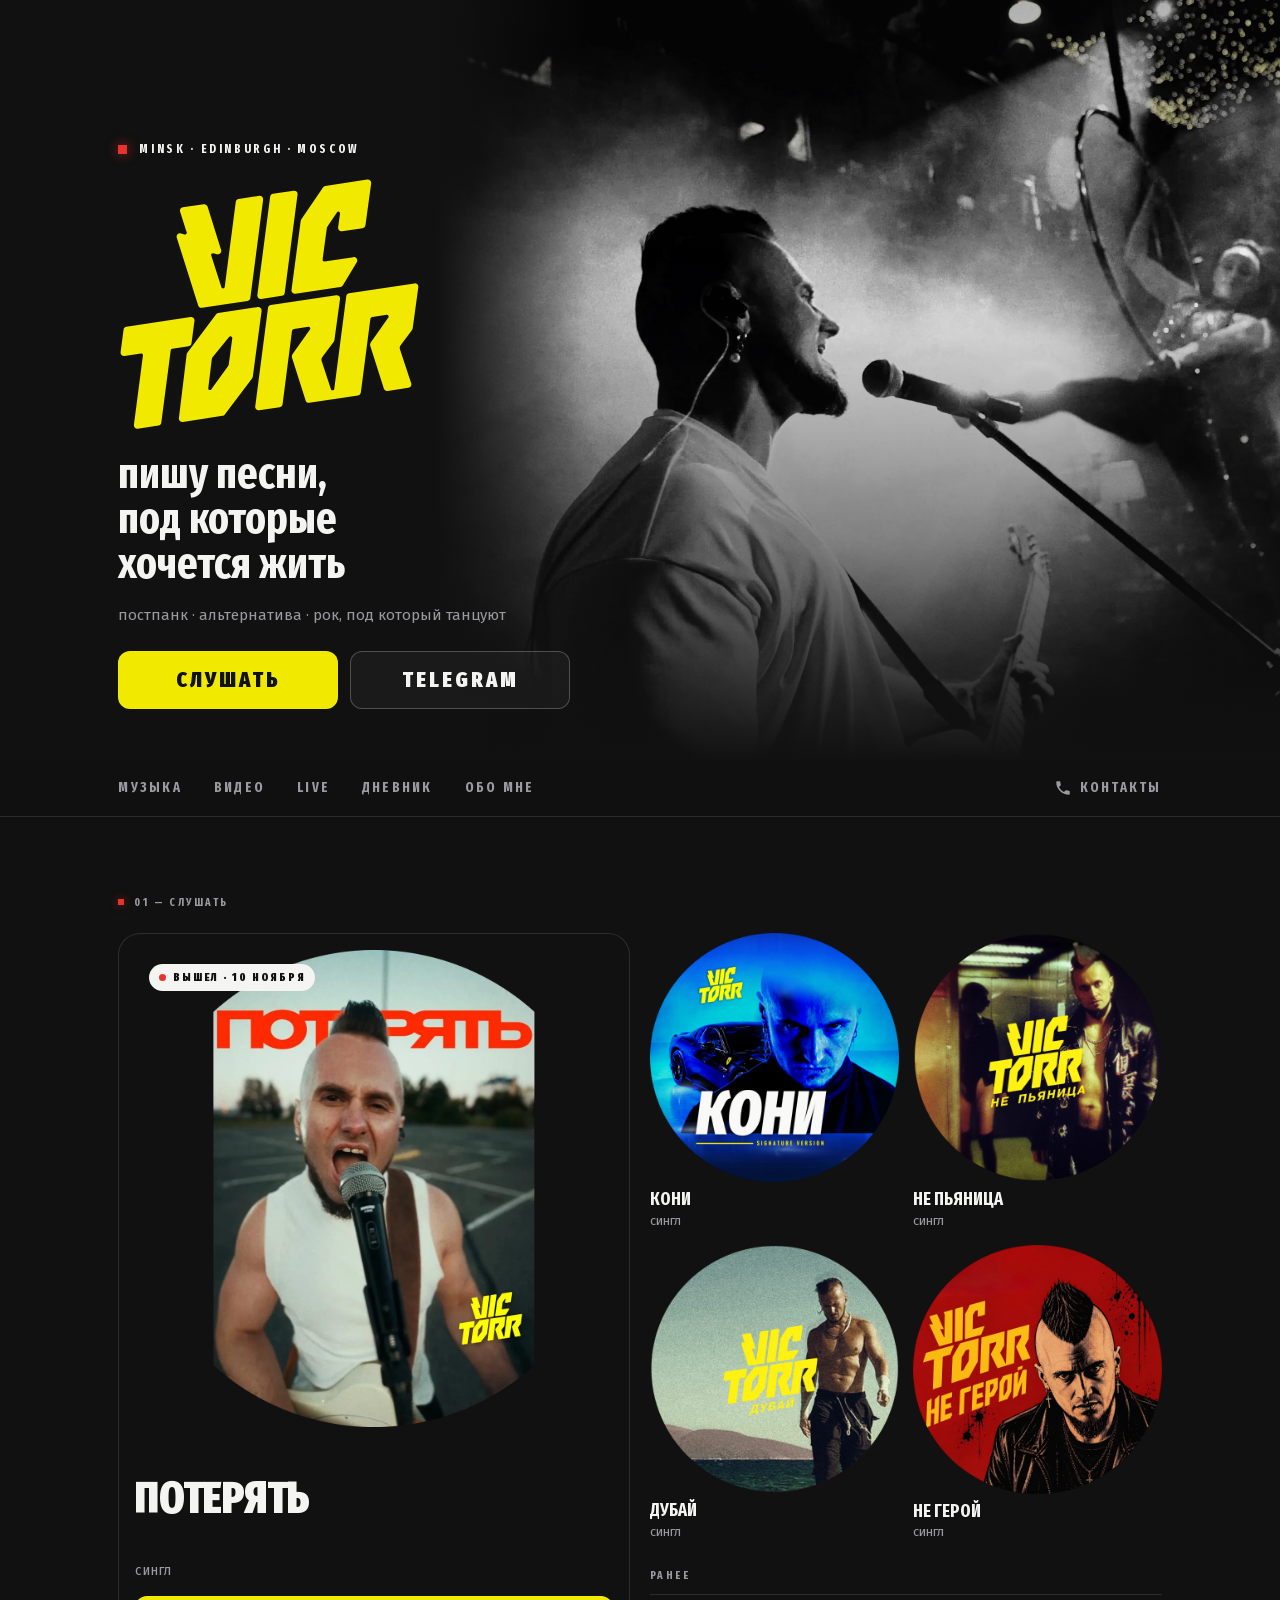
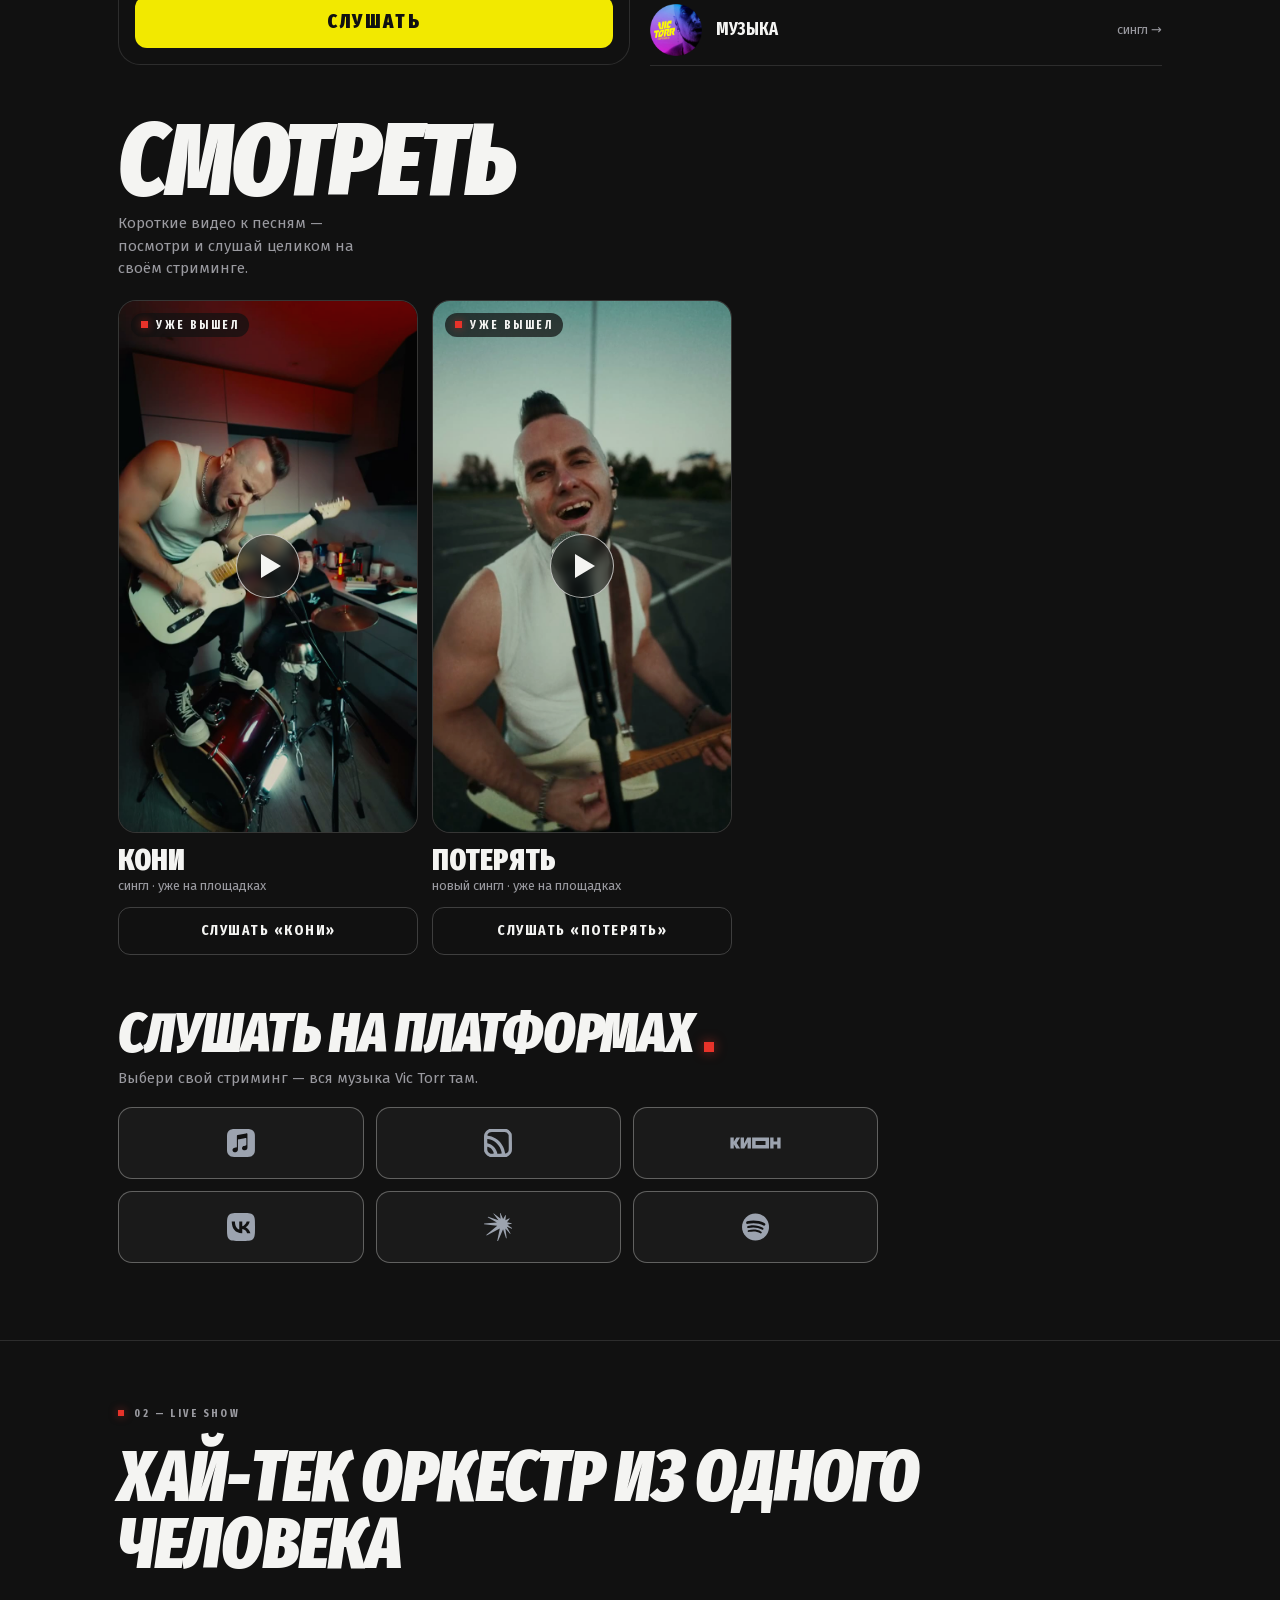
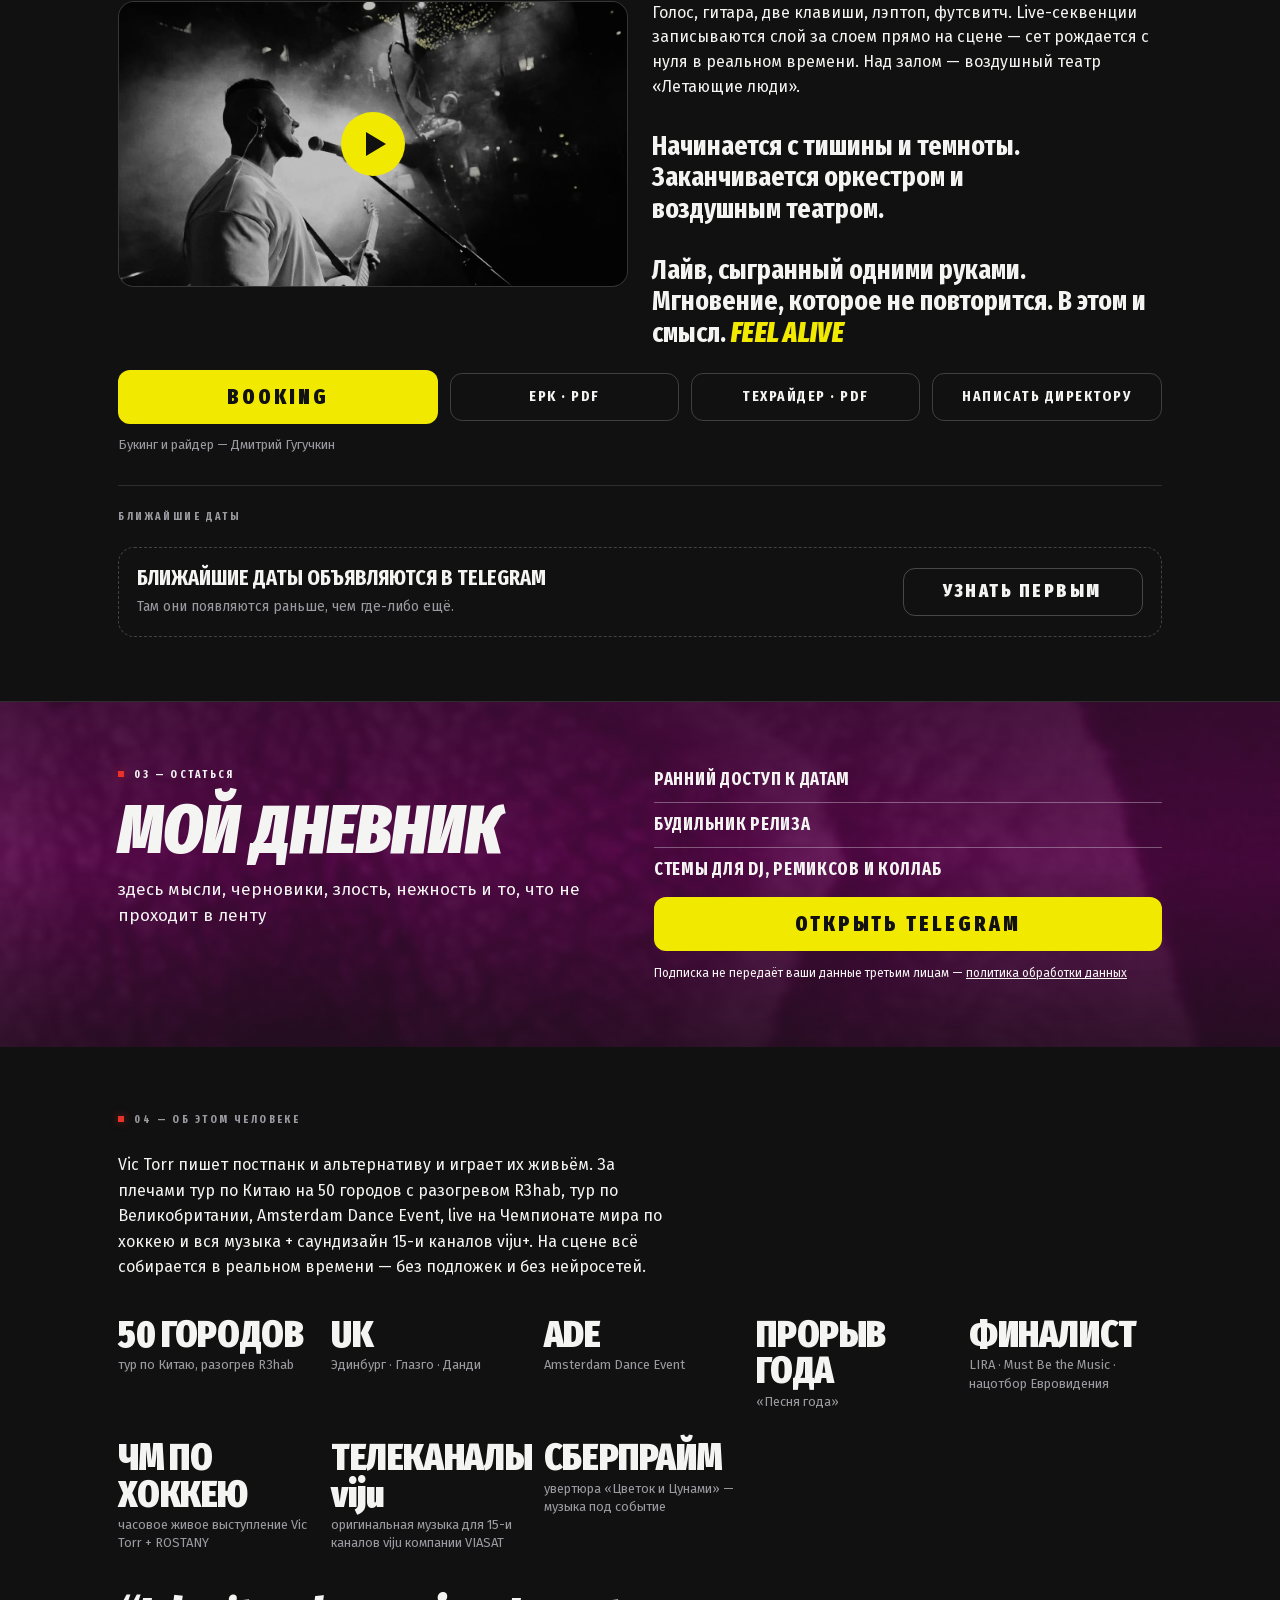
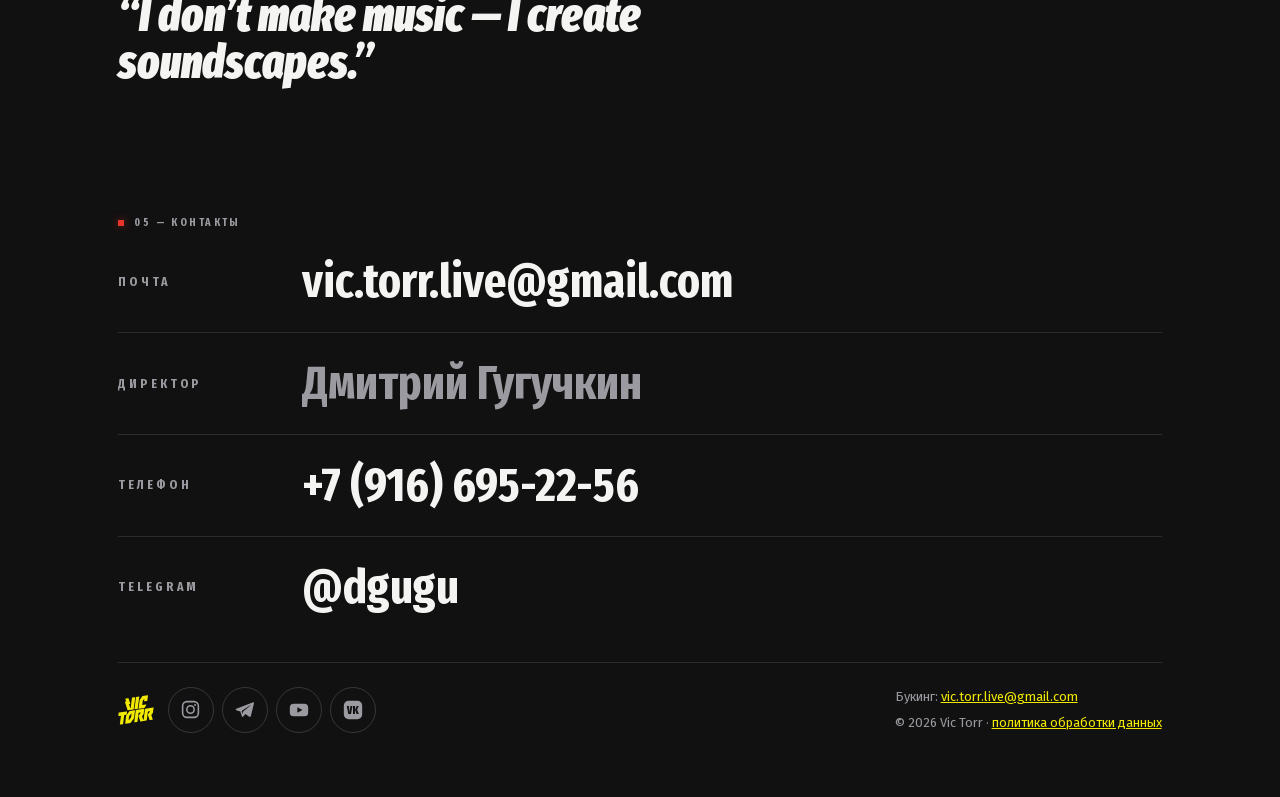
==== commit ee932123: "MAIN - ПОТЕРЯТЬ out now" ====
--- a/index.html
+++ b/index.html
@@ -80,18 +80,17 @@
       <div class="eyebrow"><span class="mark"></span><span>01 — слушать</span></div>
       <div class="releases">
         <article class="release">
-          <!-- Обложка нажимается как кнопка «Пресейв»; для клавиатуры и скринридеров её дублирует кнопка.
-               До релиза прямых ссылок на площадки нет — без data-listen, сразу на ссылку лейбла.
-               data-release-link — только для счётчика (main.js) -->
-          <a class="cover release__cover" href="https://link.1mp.ru/potr" target="_blank" rel="noopener" data-release-link="poteryat" tabindex="-1" aria-hidden="true">
+          <!-- Обложка нажимается как кнопка «Слушать»; для клавиатуры и скринридеров её дублирует кнопка.
+               data-listen открывает pop-up #pick с прямыми ссылками на трек; без JS работает href -->
+          <a class="cover release__cover" href="https://link.1mp.ru/potr" target="_blank" rel="noopener" data-listen="poteryat" tabindex="-1" aria-hidden="true">
             <img src="images/cover-poteryat.webp" alt="Обложка сингла «Потерять»" width="1200" height="1200">
-            <div class="release__badge"><span class="mark"></span><span>пресейв · 10 ноября</span></div>
+            <div class="release__badge"><span class="mark"></span><span>вышел · 10 ноября</span></div>
           </a>
           <div class="release__meta">
             <h2 class="release__title">Потерять</h2>
             <div class="release__type">сингл</div>
           </div>
-          <a class="btn btn--yellow" href="https://link.1mp.ru/potr" target="_blank" rel="noopener" data-release-link="poteryat">Пресейв</a>
+          <a class="btn btn--yellow" href="https://link.1mp.ru/potr" target="_blank" rel="noopener" data-listen="poteryat">Слушать</a>
         </article>
 
         <!-- data-listen открывает pop-up #pick с прямыми ссылками на трек; без JS работает href -->
@@ -154,14 +153,14 @@
               <video controls playsinline preload="none" poster="media/poteryat-teaser-poster.jpg">
                 <source src="media/poteryat-teaser.mp4" type="video/mp4">
               </video>
-              <span class="video__tag" aria-hidden="true"><span class="mark"></span>Скоро</span>
+              <span class="video__tag" aria-hidden="true"><span class="mark"></span>Уже вышел</span>
               <button type="button" class="video__play" aria-label="Смотреть: Потерять" hidden></button>
             </div>
             <figcaption class="reel__cap">
               <span class="reel__title">Потерять</span>
-              <span class="reel__note">новый сингл · пресейв открыт</span>
+              <span class="reel__note">новый сингл · уже на площадках</span>
             </figcaption>
-            <a class="btn btn--line" href="https://link.1mp.ru/potr" target="_blank" rel="noopener" data-release-link="poteryat">Пресейв «Потерять»</a>
+            <a class="btn btn--line" href="https://link.1mp.ru/potr" target="_blank" rel="noopener" data-listen="poteryat">Слушать «Потерять»</a>
           </figure>
         </div>
       </div>
@@ -340,6 +339,20 @@
   <dialog class="privacy pick" id="pick" aria-label="Где слушать">
     <div class="privacy__body pick__body">
       <button type="button" class="privacy__close" data-pick-close aria-label="Закрыть">×</button>
+      <div class="pick__release" data-release="poteryat" data-title="Потерять" hidden>
+        <div class="pick__head">
+          <img class="pick__cover" src="images/cover-poteryat.webp" alt="" width="1200" height="1200" loading="lazy">
+          <div class="pick__meta"><p class="pick__kind">Слушать</p><h2 class="pick__title">Потерять</h2></div>
+        </div>
+        <div class="platforms__grid pick__grid">
+          <a class="platform" href="https://music.apple.com/ru/album/6825807786" target="_blank" rel="noopener" aria-label="Apple Music"><img src="images/logo-apple-music.svg" alt=""></a>
+          <a class="platform" href="https://zvuk.com/artist/212249377" target="_blank" rel="noopener" aria-label="Звук"><img src="images/logo-zvuk.svg" alt=""></a>
+          <a class="platform" href="https://music.mts.ru/album/44606964" target="_blank" rel="noopener" aria-label="КИОН"><img src="images/logo-kion.svg" alt=""></a>
+          <a class="platform" href="https://music.vk.com/link/S0Q25" target="_blank" rel="noopener" aria-label="VK Музыка"><img src="images/logo-vk.svg" alt=""></a>
+          <a class="platform" href="https://music.yandex.ru/album/44606964" target="_blank" rel="noopener" aria-label="Яндекс Музыка"><img src="images/logo-yandex-music.svg" alt=""></a>
+          <a class="platform" href="https://open.spotify.com/album/0ax2ub07dJIcmw4weSs3Ac" target="_blank" rel="noopener" aria-label="Spotify"><img src="images/logo-spotify.svg" alt=""></a>
+        </div>
+      </div>
       <div class="pick__release" data-release="koni" data-title="Кони" hidden>
         <div class="pick__head">
           <img class="pick__cover" src="images/cover-koni.webp" alt="" width="1200" height="1200" loading="lazy">
